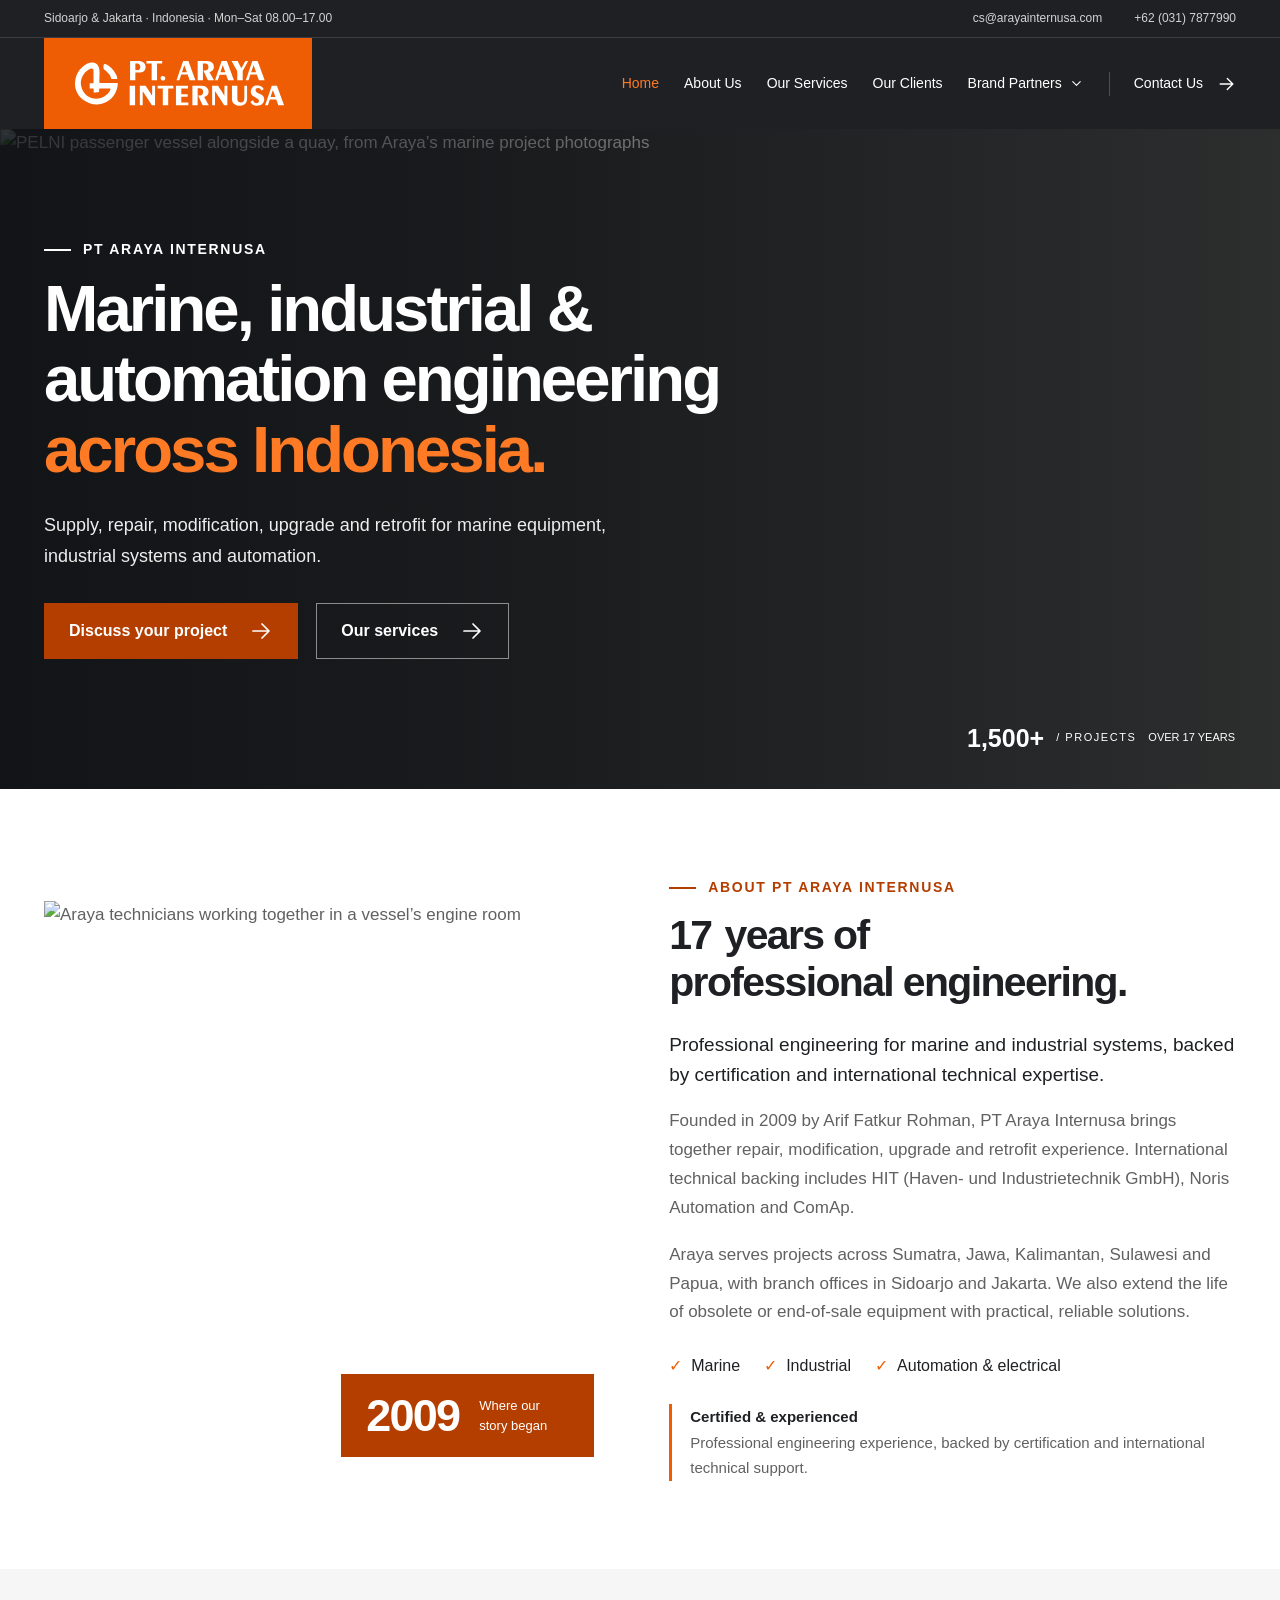
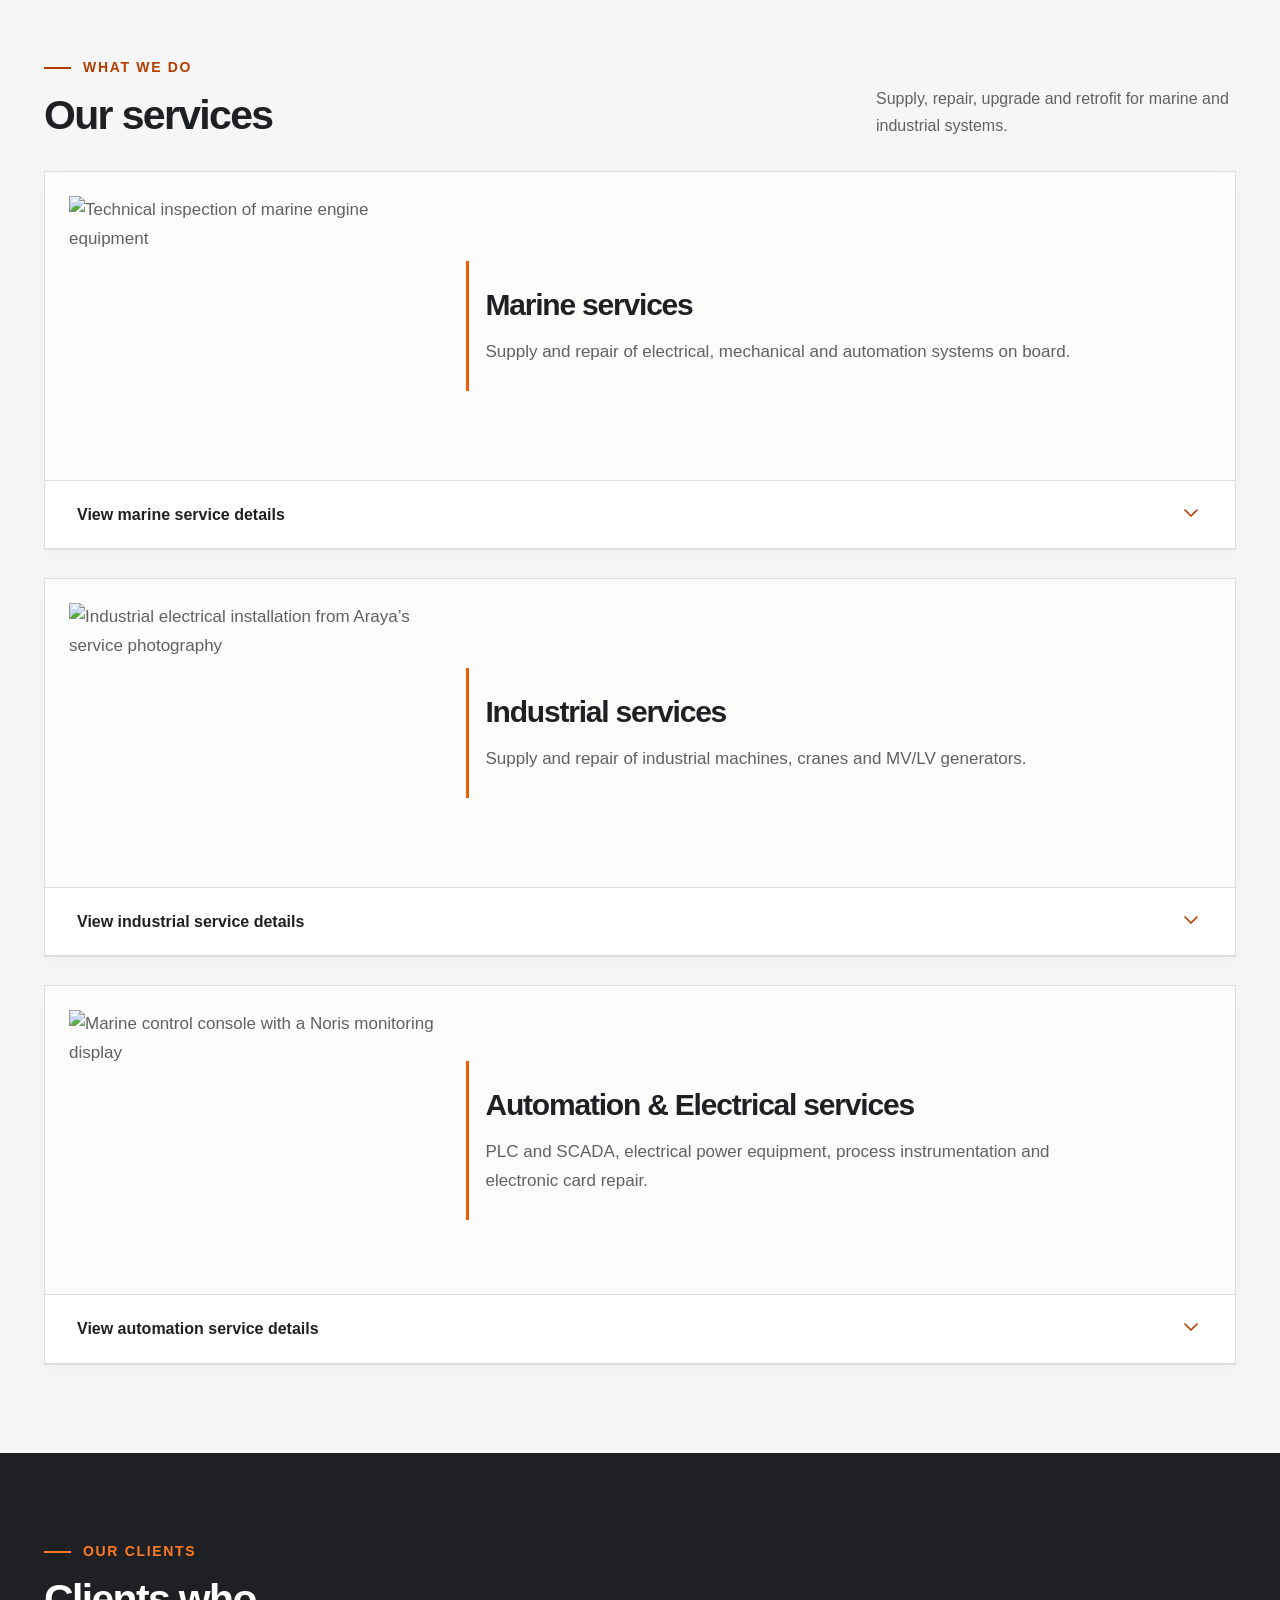
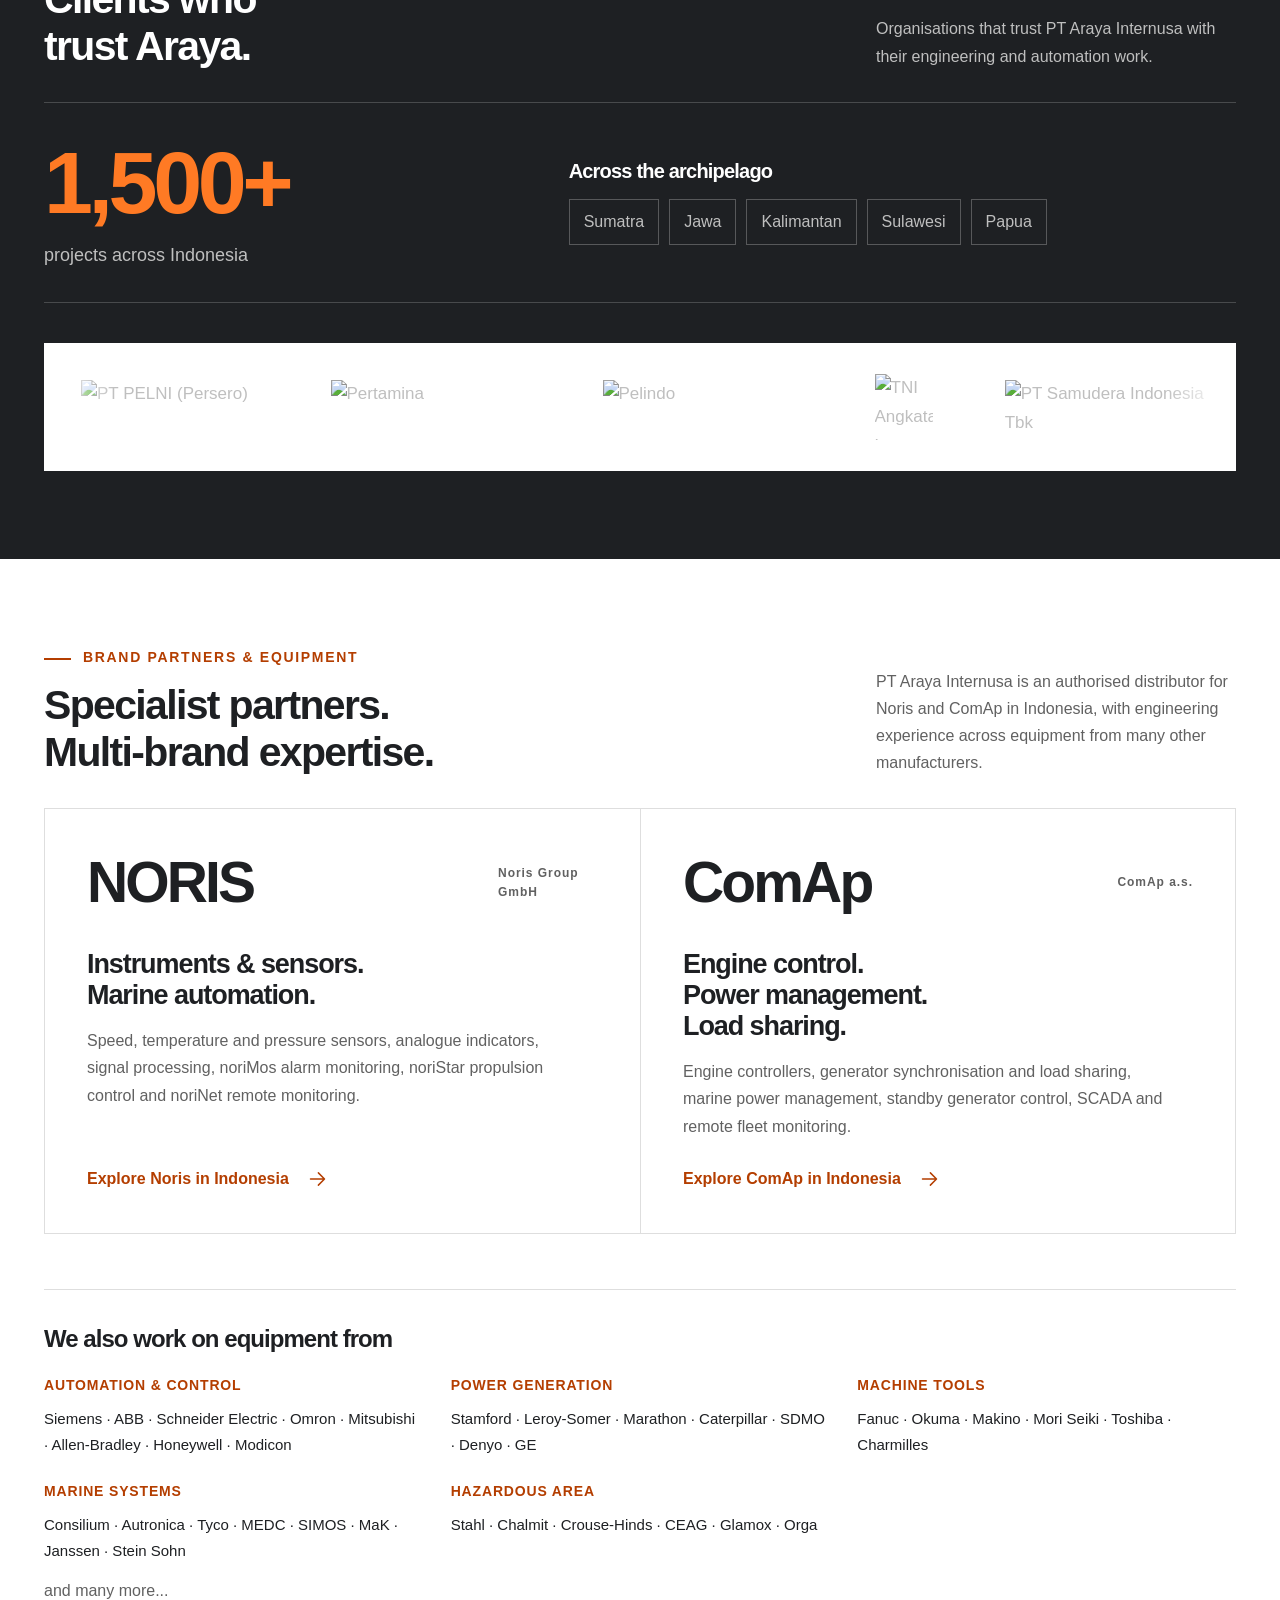
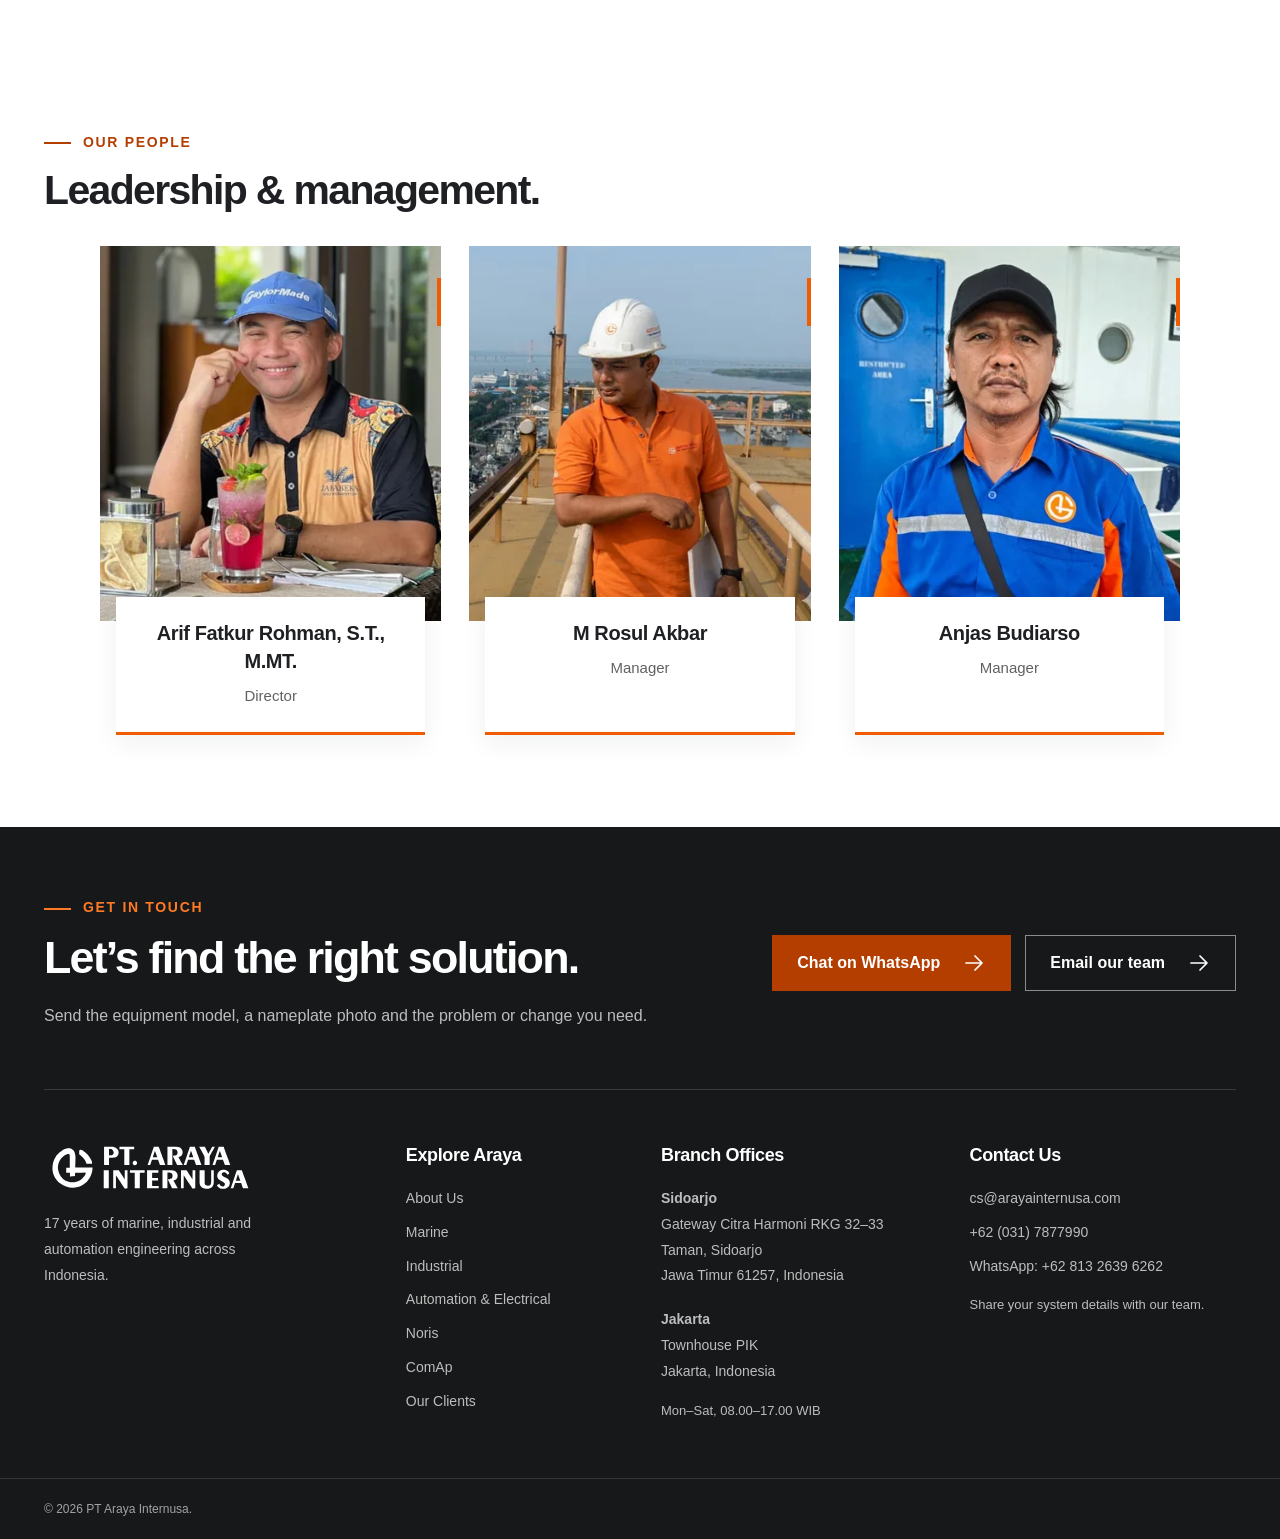
==== public/index.html @ 7fed5f51 "Improve authorised distributor positioning and service SEO" ====
<!doctype html>
<html lang="en">
<head>
  <meta charset="utf-8"><meta name="viewport" content="width=device-width, initial-scale=1">
  <script>document.documentElement.classList.add('js')</script>
  <title>Marine &amp; Industrial Automation Indonesia | Araya Internusa</title>
  <meta name="description" content="Marine and industrial engineering in Indonesia: ship systems, engine control, generators and PLC/SCADA. Authorised Noris and ComAp distributor.">
  <meta name="robots" content="noindex, nofollow">
  <meta name="theme-color" content="#1e2023">
  <link rel="canonical" href="https://hakiimm8.github.io/arayaweb/">
  <meta property="og:site_name" content="PT Araya Internusa">
  <meta property="og:title" content="Marine &amp; Industrial Automation Indonesia | Araya Internusa">
  <meta property="og:description" content="Marine and industrial engineering in Indonesia: ship systems, engine control, generators and PLC/SCADA. Authorised Noris and ComAp distributor.">
  <meta property="og:type" content="website"><meta property="og:url" content="https://hakiimm8.github.io/arayaweb/">
  <meta property="og:image" content="https://hakiimm8.github.io/arayaweb/assets/images/og-araya.jpg"><meta property="og:image:width" content="1200"><meta property="og:image:height" content="630">
  <meta name="twitter:card" content="summary_large_image">
  <link rel="icon" type="image/png" sizes="64x64" href="./assets/images/favicon.png?v=1040a6f9ba">
  <link rel="icon" type="image/svg+xml" sizes="any" href="./assets/images/araya-icon.svg?v=b778df4fcd">
  <link rel="preload" href="./assets/fonts/space-grotesk.woff2" as="font" type="font/woff2" crossorigin>
  <link rel="preload" as="image" href="./assets/images/ship-1400.webp" imagesrcset="./assets/images/ship-800.webp 800w, ./assets/images/ship-1400.webp 1400w" imagesizes="100vw" fetchpriority="high">
  <link rel="stylesheet" href="./assets/site.css?v=0329c03532">
  <script src="./assets/company-date.js?v=125678347e" defer></script>
  <script src="./assets/site.js?v=9bcf9e2e0d" defer></script>
  <script type="application/ld+json">{"@context": "https://schema.org", "@graph": [{"@type": "ProfessionalService", "@id": "https://hakiimm8.github.io/arayaweb/#organization", "name": "PT Araya Internusa", "alternateName": "Araya Internusa", "url": "https://arayainternusa.co.id/araya/", "logo": "https://hakiimm8.github.io/arayaweb/assets/images/araya-icon.svg", "image": "https://hakiimm8.github.io/arayaweb/assets/images/og-araya.jpg", "description": "Marine, industrial and automation engineering company serving Indonesia: supply, repair, modification, upgrade and retrofit.", "email": "cs@arayainternusa.com", "telephone": "+62-31-7877990", "foundingDate": "2009", "founder": {"@type": "Person", "name": "Arif Fatkur Rohman"}, "address": {"@type": "PostalAddress", "streetAddress": "Gateway Citra Harmoni RKG 32–33", "addressLocality": "Taman, Sidoarjo", "addressRegion": "Jawa Timur", "postalCode": "61257", "addressCountry": "ID"}, "location": [{"@type": "Place", "name": "Sidoarjo branch office", "address": {"@type": "PostalAddress", "streetAddress": "Gateway Citra Harmoni RKG 32–33", "addressLocality": "Taman, Sidoarjo", "addressRegion": "Jawa Timur", "postalCode": "61257", "addressCountry": "ID"}}, {"@type": "Place", "name": "Jakarta branch office — Townhouse PIK", "address": {"@type": "PostalAddress", "streetAddress": "Townhouse PIK", "addressLocality": "Jakarta", "addressCountry": "ID"}}], "openingHoursSpecification": {"@type": "OpeningHoursSpecification", "dayOfWeek": ["Monday", "Tuesday", "Wednesday", "Thursday", "Friday", "Saturday"], "opens": "08:00", "closes": "17:00"}, "areaServed": {"@type": "Country", "name": "Indonesia"}, "knowsAbout": ["Marine automation", "Alarm monitoring systems", "Ship electrical systems", "Engine overhaul and control", "Generator synchronisation and load sharing", "Water-level and cargo monitoring", "PLC and SCADA", "Industrial machinery repair", "Crane repair", "Hazardous-area electrical equipment", "Noris", "ComAp"]}, {"@type": "WebSite", "@id": "https://hakiimm8.github.io/arayaweb/#website", "name": "PT Araya Internusa", "url": "https://hakiimm8.github.io/arayaweb/", "publisher": {"@id": "https://hakiimm8.github.io/arayaweb/#organization"}}, {"@type": "Service", "name": "Marine engineering services", "serviceType": "Marine", "url": "https://hakiimm8.github.io/arayaweb/#marine-services", "provider": {"@id": "https://hakiimm8.github.io/arayaweb/#organization"}, "areaServed": {"@type": "Country", "name": "Indonesia"}, "description": "Marine engineering in Indonesia: fire alarm and AMS, engine overhaul and control, generator synchronisation, steering, cargo monitoring and system retrofit."}, {"@type": "Service", "name": "Industrial engineering services", "serviceType": "Industrial", "url": "https://hakiimm8.github.io/arayaweb/#industrial-services", "provider": {"@id": "https://hakiimm8.github.io/arayaweb/#organization"}, "areaServed": {"@type": "Country", "name": "Indonesia"}, "description": "Supply and repair of CNC, wire-cut and EDM machines, overhead and portal cranes, MV/LV generators and production machinery across Indonesia."}, {"@type": "Service", "name": "Automation & Electrical engineering services", "serviceType": "Automation & Electrical", "url": "https://hakiimm8.github.io/arayaweb/#automation-services", "provider": {"@id": "https://hakiimm8.github.io/arayaweb/#organization"}, "areaServed": {"@type": "Country", "name": "Indonesia"}, "description": "PLC and SCADA software, switchboards and MCC, VFDs, hazardous-area equipment, protection relays and electronic card repair across Indonesia."}]}</script>
</head>
<body>
<a class="skip-link" href="#main">Skip to content</a>
<header class="site-header">
  <div class="utility"><div class="container utility-inner"><span>Sidoarjo &amp; Jakarta · Indonesia · Mon–Sat 08.00–17.00</span><a href="mailto:cs@arayainternusa.com">cs@arayainternusa.com</a><a href="tel:+62317877990">+62 (031) 7877990</a></div></div>
  <div class="container navigation">
    <a class="brand" href="./index.html" aria-label="PT Araya Internusa home"><img src="./assets/images/araya-logo.svg" alt="PT Araya Internusa" width="4165" height="961"></a>
    <button class="menu-toggle" type="button" aria-expanded="false" aria-controls="main-navigation"><span>Menu</span><svg viewBox="0 0 24 24" aria-hidden="true"><path d="M3 6h18M3 12h18M3 18h18"/></svg></button>
    <nav class="main-nav" id="main-navigation" aria-label="Main navigation">
      <a href="./index.html">Home</a><a href="./index.html#about">About Us</a><a href="./index.html#services">Our Services</a><a href="./index.html#clients">Our Clients</a><details class="brand-menu"><summary>Brand Partners<svg viewBox="0 0 24 24" aria-hidden="true"><path d="m6 9 6 6 6-6"/></svg></summary><ul class="brand-dropdown"><li><a href="./noris/">Noris</a></li><li><a href="./comap/">ComAp</a></li></ul></details>
      <a class="nav-contact" href="#contact">Contact Us <svg viewBox="0 0 24 24" aria-hidden="true"><path d="M4 12h15M13 5l7 7-7 7"/></svg></a>
    </nav>
  </div>
</header>
<main id="main">
<section class="hero" aria-labelledby="hero-heading">
  <img class="hero-photo" src="./assets/images/ship-1400.webp" srcset="./assets/images/ship-800.webp 800w, ./assets/images/ship-1400.webp 1400w" sizes="100vw" alt="PELNI passenger vessel alongside a quay, from Araya’s marine project photographs" width="1400" height="784" fetchpriority="high">
  <div class="hero-shade"></div>
  <div class="container hero-content"><p class="eyebrow">PT ARAYA INTERNUSA</p><h1 id="hero-heading">Marine, industrial &amp;<br>automation engineering<br><span>across Indonesia.</span></h1><p class="hero-description">Supply, repair, modification, upgrade and retrofit for marine equipment, industrial systems and automation.</p><div class="hero-actions"><a class="button" href="https://wa.me/6281326396262?text=Hello%20Araya%2C%20I%20would%20like%20to%20discuss%20a%20project.">Discuss your project <svg viewBox="0 0 24 24" aria-hidden="true"><path d="M4 12h15M13 5l7 7-7 7"/></svg></a><a class="button button-outline" href="#services">Our services <svg viewBox="0 0 24 24" aria-hidden="true"><path d="M4 12h15M13 5l7 7-7 7"/></svg></a></div></div>
  <div class="hero-index" aria-hidden="true"><span data-count="1500" data-count-suffix="+">1,500+</span> / PROJECTS <span class="company-age-copy">OVER <span class="company-age" data-count data-company-age>17</span> YEARS</span></div>
</section>
<section class="section about" id="about"><div class="container about-grid">
  <div class="about-heading"><p class="eyebrow">ABOUT PT ARAYA INTERNUSA</p><h2><span class="company-age-copy"><span data-count data-company-age>17</span> years of<br></span>professional engineering.</h2></div>
  <div class="about-media"><img src="./assets/images/team.webp" alt="Araya technicians working together in a vessel’s engine room" width="600" height="600" loading="eager" fetchpriority="low" decoding="async"><div class="since"><strong>2009</strong><span>Where our story began</span></div></div>
  <div class="about-copy"><p class="lead">Professional engineering for marine and industrial systems, backed by certification and international technical expertise.</p><p>Founded in 2009 by Arif Fatkur Rohman, PT Araya Internusa brings together repair, modification, upgrade and retrofit experience. International technical backing includes HIT (Haven- und Industrietechnik GmbH), Noris Automation and ComAp.</p><p>Araya serves projects across Sumatra, Jawa, Kalimantan, Sulawesi and Papua, with branch offices in Sidoarjo and Jakarta. We also extend the life of obsolete or end-of-sale equipment with practical, reliable solutions.</p><div class="scope-list"><span>Marine</span><span>Industrial</span><span>Automation &amp; electrical</span></div><p class="working-practice"><strong>Certified &amp; experienced</strong><br>Professional engineering experience, backed by certification and international technical support.</p></div>
</div></section>
<section class="section section-muted" id="services"><div class="container">
  <div class="section-heading"><div><p class="eyebrow">WHAT WE DO</p><h2>Our services</h2></div><p>Supply, repair, upgrade and retrofit for marine and industrial systems.</p></div>
  <div class="landing-services"><article class="service-feature" id="marine-services" aria-labelledby="marine-heading">
    <div class="service-feature-intro"><figure class="service-photo"><img src="./assets/images/marine.webp" alt="Technical inspection of marine engine equipment" width="767" height="883" loading="eager" fetchpriority="low" decoding="async"></figure>
    <div class="service-feature-copy"><h3 id="marine-heading">Marine services</h3><p>Supply and repair of electrical, mechanical and automation systems on board.</p></div></div>
    <details class="service-detail" id="marine-details"><summary><span>View marine service details</span><svg class="disclosure-chevron" viewBox="0 0 24 24" aria-hidden="true"><path d="m6 9 6 6 6-6"/></svg></summary>
    <div class="service-detail-body" id="marine-equipment"><div class="scope-details"><article class="scope-detail" id="marine-alarms"><h4>Fire alarm, general alarm &amp; AMS</h4><p>Supply, repair and retrofit of ship fire-alarm, general-alarm and alarm monitoring systems (AMS), including associated fire-door equipment. Work covers monitoring signals, alarm indication and interfaces between onboard systems, according to the vessel’s existing installation.</p></article><article class="scope-detail" id="marine-safety"><h4>Engine safety devices</h4><p>Engine safety devices and alarms for main and auxiliary engines, including Sinpol-D systems. We assess the existing sensors, alarm signals and shutdown interfaces when repairing or replacing equipment, so the work is defined around the engine’s protection requirements.</p></article><article class="scope-detail" id="marine-engines"><h4>Engine overhaul, control &amp; monitoring</h4><p>Overhaul and repair of auxiliary and emergency diesel engines, together with propulsion-engine control, throttle and monitoring work. Mechanical and control requirements are assessed together so replacements, repairs or modifications fit the existing engine installation.</p></article><article class="scope-detail" id="marine-generators"><h4>Generator control &amp; synchronisation</h4><p>Ship generator and emergency-generator supply and repair, including automatic start/stop, generator synchronisation and load sharing. Single-generator and parallel-generator systems have different control requirements; the scope considers the existing engine, governor, AVR, breakers and power-management arrangement.</p></article><article class="scope-detail" id="marine-propulsion"><h4>Steering, manoeuvring, CPP &amp; bow thrusters</h4><p>Repair and retrofit of steering and manoeuvring controls, controllable-pitch propeller (CPP) systems and bow-thruster controls. We review command, feedback and control interfaces across the existing installation to define replacement or modification work.</p></article><article class="scope-detail" id="marine-navigation"><h4>Navigation &amp; public address</h4><p>Service and repair of navigation equipment, including autopilot and gyro-compass systems, together with onboard public-address systems. The work considers the equipment model, existing connections and interfaces with other bridge systems when planning repair or replacement.</p></article><article class="scope-detail" id="marine-automation"><h4>Electrical panels, PLC &amp; SCADA</h4><p>Repair and retrofit of onboard electrical installations, control panels, PLC, HMI and SCADA systems. We review the existing control functions, field signals and operator displays when defining software changes, panel modifications or replacement of obsolete equipment.</p></article><article class="scope-detail" id="marine-water-level"><h4>Water-level monitoring</h4><p>Water-level monitoring for tanks, bilges and other onboard measurement points. Work includes sensor replacement and integration with alarms or operator displays, selected around the measured liquid, mounting arrangement and existing signal interfaces.</p></article><article class="scope-detail" id="marine-cargo-monitoring"><h4>Cargo monitoring systems</h4><p>Cargo-monitoring systems, sensor signals and operator displays for vessel operations. We review the existing installation and its measurement points to define monitoring, equipment replacement or retrofit work suited to the cargo system and its operating requirements.</p></article><article class="scope-detail" id="marine-cranes"><h4>Deck cranes &amp; deck machinery</h4><p>Supply and repair of deck cranes and deck machinery, including their electrical and control equipment. Fault assessment considers the machinery, operating controls and existing interlocks, with repair or modification scope defined around the installed system.</p></article><article class="scope-detail" id="marine-hvac"><h4>AC &amp; refrigeration systems</h4><p>Supply and repair of onboard air-conditioning and refrigeration systems. We assess the installed equipment, electrical controls and reported operating problems to define the work, including replacement of suitable components or repair of the existing installation.</p></article><article class="scope-detail" id="marine-retrofit"><h4>Retrofit of obsolete systems</h4><p>Modification, upgrade and retrofit of obsolete or end-of-sale marine equipment. We review the functions that need to remain, existing signals and interfaces, and suitable replacements so the project can extend the useful life of the installed system.</p></article></div></div></details></article><article class="service-feature" id="industrial-services" aria-labelledby="industrial-heading">
    <div class="service-feature-intro"><figure class="service-photo"><img src="./assets/images/industrial.webp" alt="Industrial electrical installation from Araya’s service photography" width="767" height="883" loading="eager" fetchpriority="low" decoding="async"></figure>
    <div class="service-feature-copy"><h3 id="industrial-heading">Industrial services</h3><p>Supply and repair of industrial machines, cranes and MV/LV generators.</p></div></div>
    <details class="service-detail" id="industrial-details"><summary><span>View industrial service details</span><svg class="disclosure-chevron" viewBox="0 0 24 24" aria-hidden="true"><path d="m6 9 6 6 6-6"/></svg></summary>
    <div class="service-detail-body" id="industrial-equipment"><div class="scope-details"><article class="scope-detail" id="industrial-machinery"><h4>CNC lathes &amp; milling machines</h4><p>Supply and repair of CNC lathes and CNC milling machines used in industrial production. We assess machine faults together with the existing electrical and control systems to define repairs, component replacement or modifications appropriate to the installed machine.</p></article><article class="scope-detail" id="industrial-wirecut"><h4>Wire-cut &amp; EDM machines</h4><p>Supply and repair of wire-cut and electrical discharge machining (EDM) equipment. Work is defined around the machine model, reported faults and existing controls, with attention to the electrical equipment and interfaces involved in the machining process.</p></article><article class="scope-detail" id="industrial-cutting"><h4>NC gas &amp; plasma cutting</h4><p>Service and repair of NC gas-cutting and plasma-cutting machines, including PAC 500/600 equipment. We review the machine controls, electrical installation and fault symptoms to establish repair or replacement requirements for the existing cutting system.</p></article><article class="scope-detail" id="industrial-production"><h4>Hobbing, casting &amp; moulding</h4><p>Supply and repair of hobbing machines, continuous-casting equipment and moulding machines. Mechanical, electrical and automation requirements are considered in the context of the production equipment, with the scope based on its operating functions and existing controls.</p></article><article class="scope-detail" id="industrial-cranes"><h4>Crane supply &amp; repair</h4><p>Supply and repair of level-luffing, slewing, overhead, portal and port cranes, including P&amp;H equipment. We review the installed machinery, electrical equipment and control functions when defining fault repair, replacement or a system upgrade.</p></article><article class="scope-detail" id="industrial-generators"><h4>MV/LV generators</h4><p>Supply and repair of medium- and low-voltage industrial generators. The scope considers the generator rating, electrical connections, controls and operating arrangement, including the interfaces with the site’s existing power-distribution and generation systems.</p></article><article class="scope-detail" id="industrial-electrical"><h4>Panels &amp; motor controls</h4><p>Repair and modification of industrial electrical panels, MV/LV switchboards and motor-control centres. Work can include soft starters and variable-frequency drives, with selection and interfaces assessed around the connected motors, loads and existing control arrangement.</p></article><article class="scope-detail" id="industrial-automation"><h4>PLC, HMI &amp; instrumentation</h4><p>PLC, SCADA and HMI software work for industrial machines and process equipment, together with process instrumentation. We review operating sequences, field signals and operator displays when defining control changes or replacement of existing automation equipment.</p></article></div></div></details></article><article class="service-feature" id="automation-services" aria-labelledby="automation-heading">
    <div class="service-feature-intro"><figure class="service-photo"><img src="./assets/images/control-room-1400.webp" srcset="./assets/images/control-room-800.webp 800w, ./assets/images/control-room-1400.webp 1400w" sizes="(max-width: 680px) calc(100vw - 40px), (max-width: 1200px) calc(32vw - 35px), 360px" alt="Marine control console with a Noris monitoring display" width="1400" height="784" loading="eager" fetchpriority="low" decoding="async"></figure>
    <div class="service-feature-copy"><h3 id="automation-heading">Automation &amp; Electrical services</h3><p>PLC and SCADA, electrical power equipment, process instrumentation and electronic card repair.</p></div></div>
    <details class="service-detail" id="automation-details"><summary><span>View automation service details</span><svg class="disclosure-chevron" viewBox="0 0 24 24" aria-hidden="true"><path d="m6 9 6 6 6-6"/></svg></summary>
    <div class="service-detail-body" id="automation-equipment"><div class="scope-details"><article class="scope-detail" id="automation-plc"><h4>PLC programming &amp; retrofit</h4><p>PLC hardware, programming and software modification for marine and industrial automation. Work includes replacement of obsolete or end-of-sale controllers, with existing sequences, input/output signals and connected equipment reviewed before defining the replacement and integration scope.</p></article><article class="scope-detail" id="automation-scada"><h4>SCADA &amp; HMI software</h4><p>SCADA and HMI software for plant and onboard monitoring, alarms and operator control. We review the required displays, equipment signals and communication interfaces to define software changes or integration with the existing automation system.</p></article><article class="scope-detail" id="automation-instrumentation"><h4>Process control &amp; instrumentation</h4><p>Automation and instrumentation for measuring and controlling process conditions. The work considers the sensors, signal interfaces and control functions already installed, together with the measurement and monitoring requirements of the plant or vessel.</p></article><article class="scope-detail" id="automation-panels"><h4>Panels, switchboards &amp; MCC</h4><p>Supply, repair and modification of electrical panels, MV/LV switchboards and motor-control centres, with power and instrument cable supply. The scope considers connected equipment, control interfaces and the existing distribution arrangement for marine or industrial use.</p></article><article class="scope-detail" id="automation-drives"><h4>Soft starters &amp; VFDs</h4><p>Supply and service of soft starters and variable-frequency drives (VFDs) for motor-control applications. Replacement and integration depend on the motor rating, load, required operating sequence and interfaces with existing panels or automation systems.</p></article><article class="scope-detail" id="automation-motors"><h4>Electric motors</h4><p>Supply and service of industrial and hazardous-area electric motors. Equipment selection and repair scope are based on the installed motor, electrical ratings, driven machinery and the site’s operating and installation requirements.</p></article><article class="scope-detail" id="automation-hazardous"><h4>Hazardous-area apparatus</h4><p>Supply and repair of electrical apparatus used in hazardous areas. Equipment selection and replacement must account for the site’s specified area classification, equipment certification, electrical ratings and installation requirements.</p></article><article class="scope-detail" id="automation-protection"><h4>Electrical protection</h4><p>Electrical protection equipment including circuit breakers, fuses, thermal-overload and earth-leakage relays, and Sepam or MiCOM protection relays. Repair and replacement requirements are assessed against the existing equipment, circuit arrangement and protection interfaces.</p></article><article class="scope-detail" id="automation-power"><h4>Transformers, UPS &amp; chargers</h4><p>Supply and service of transformers, uninterruptible power supplies (UPS) and battery chargers for industrial and marine systems. The scope considers electrical ratings, connected loads and the existing power or battery arrangement when defining replacement or repair work.</p></article><article class="scope-detail" id="automation-earthing"><h4>Surge protection, earthing &amp; PFC</h4><p>Lightning and surge protection, earthing equipment and reactive-power compensation, including power-factor correction (PFC). Work is defined around the installation’s existing equipment and electrical arrangement, including grounding or retractable grounding assemblies where applicable.</p></article><article class="scope-detail" id="automation-gensets"><h4>Generators &amp; generating sets</h4><p>MV/LV generators and generating sets for marine and industrial installations. We review the engine, generator controls and electrical interfaces together when defining repair, automatic start/stop, synchronisation or power-management requirements for the system.</p></article><article class="scope-detail" id="automation-electronics"><h4>Electronic card repair</h4><p>Repair of electronic control boards used in automation and machinery systems. Assessment starts with the board’s function, equipment model and reported fault, including its power supply and connected signals, to establish the scope of repair.</p></article></div></div></details></article></div>

</div></section>
<section class="section projects" id="clients"><div class="container">
  <div class="section-heading"><div><p class="eyebrow">OUR CLIENTS</p><h2>Clients who<br>trust Araya.</h2></div><p>Organisations that trust PT Araya Internusa with their engineering and automation work.</p></div>
  <div class="project-reach"><div class="project-total"><strong data-count="1500" data-count-suffix="+">1,500+</strong><span>projects across Indonesia</span></div><div class="project-coverage"><h3>Across the archipelago</h3><ul><li>Sumatra</li><li>Jawa</li><li>Kalimantan</li><li>Sulawesi</li><li>Papua</li></ul></div></div>
  <div class="client-marquee"><ul class="client-track" aria-label="Selected clients"><li><img src="./assets/images/client-pelni.webp" alt="PT PELNI (Persero)" width="526" height="160" fetchpriority="low" decoding="async"></li><li><img src="./assets/images/client-pertamina.svg" alt="Pertamina" width="1097" height="255" fetchpriority="low" decoding="async"></li><li><img src="./assets/images/client-pelindo.webp" alt="Pelindo" width="774" height="160" fetchpriority="low" decoding="async"></li><li><img class="is-emblem" src="./assets/images/client-tni-al.webp" alt="TNI Angkatan Laut (Indonesian Navy)" width="141" height="160" fetchpriority="low" decoding="async"></li><li><img src="./assets/images/client-samudera-indonesia.webp" alt="PT Samudera Indonesia Tbk" width="1040" height="160" fetchpriority="low" decoding="async"></li><li><img src="./assets/images/client-usda-seroja-jaya.webp" alt="PT USDA Seroja Jaya shipyard" width="588" height="144" fetchpriority="low" decoding="async"></li><li><img src="./assets/images/client-armada-cakrawala-esa.webp" alt="PT Armada Cakrawala Esa" width="179" height="53" fetchpriority="low" decoding="async"></li></ul><ul class="client-track" aria-hidden="true"><li><img src="./assets/images/client-pelni.webp" alt="PT PELNI (Persero)" width="526" height="160" fetchpriority="low" decoding="async"></li><li><img src="./assets/images/client-pertamina.svg" alt="Pertamina" width="1097" height="255" fetchpriority="low" decoding="async"></li><li><img src="./assets/images/client-pelindo.webp" alt="Pelindo" width="774" height="160" fetchpriority="low" decoding="async"></li><li><img class="is-emblem" src="./assets/images/client-tni-al.webp" alt="TNI Angkatan Laut (Indonesian Navy)" width="141" height="160" fetchpriority="low" decoding="async"></li><li><img src="./assets/images/client-samudera-indonesia.webp" alt="PT Samudera Indonesia Tbk" width="1040" height="160" fetchpriority="low" decoding="async"></li><li><img src="./assets/images/client-usda-seroja-jaya.webp" alt="PT USDA Seroja Jaya shipyard" width="588" height="144" fetchpriority="low" decoding="async"></li><li><img src="./assets/images/client-armada-cakrawala-esa.webp" alt="PT Armada Cakrawala Esa" width="179" height="53" fetchpriority="low" decoding="async"></li></ul></div>
</div></section>
<section class="section" id="brands"><div class="container">
  <div class="section-heading"><div><p class="eyebrow">BRAND PARTNERS &amp; EQUIPMENT</p><h2>Specialist partners.<br>Multi-brand expertise.</h2></div><p>PT Araya Internusa is an authorised distributor for Noris and ComAp in Indonesia, with engineering experience across equipment from many other manufacturers.</p></div>
  <div class="brand-grid">
    <article class="brand-panel"><div class="brand-name">NORIS<span>Noris Group GmbH</span></div><h3>Instruments &amp; sensors.<br>Marine automation.</h3><p>Speed, temperature and pressure sensors, analogue indicators, signal processing, noriMos alarm monitoring, noriStar propulsion control and noriNet remote monitoring.</p><a class="text-link" href="./noris/">Explore Noris in Indonesia <svg viewBox="0 0 24 24" aria-hidden="true"><path d="M4 12h15M13 5l7 7-7 7"/></svg></a></article>
    <article class="brand-panel"><div class="brand-name">ComAp<span>ComAp a.s.</span></div><h3>Engine control.<br>Power management.<br>Load sharing.</h3><p>Engine controllers, generator synchronisation and load sharing, marine power management, standby generator control, SCADA and remote fleet monitoring.</p><a class="text-link" href="./comap/">Explore ComAp in Indonesia <svg viewBox="0 0 24 24" aria-hidden="true"><path d="M4 12h15M13 5l7 7-7 7"/></svg></a></article>
  </div>
  <div class="equipment-brands"><h3>We also work on equipment from</h3><div class="equipment-brand-grid"><div><h4>Automation &amp; control</h4><p>Siemens · ABB · Schneider Electric · Omron · Mitsubishi · Allen-Bradley · Honeywell · Modicon</p></div><div><h4>Marine systems</h4><p>Consilium · Autronica · Tyco · MEDC · SIMOS · MaK · Janssen · Stein Sohn</p></div><div><h4>Power generation</h4><p>Stamford · Leroy-Somer · Marathon · Caterpillar · SDMO · Denyo · GE</p></div><div><h4>Hazardous area</h4><p>Stahl · Chalmit · Crouse-Hinds · CEAG · Glamox · Orga</p></div><div><h4>Machine tools</h4><p>Fanuc · Okuma · Makino · Mori Seiki · Toshiba · Charmilles</p></div></div><p class="equipment-more">and many more...</p></div>
</div></section>
<section class="section leadership" id="leadership" aria-labelledby="leadership-heading"><div class="container"><div class="section-heading"><div><p class="eyebrow">OUR PEOPLE</p><h2 id="leadership-heading">Leadership &amp; management.</h2></div></div><div class="leadership-grid"><figure class="leadership-card"><img src="./assets/images/leadership-arif-720.webp" srcset="./assets/images/leadership-arif-400.webp 400w, ./assets/images/leadership-arif-720.webp 720w" sizes="(max-width: 680px) calc(100vw - 40px), (max-width: 1200px) calc((100vw - 116px) / 3), 341px" alt="Arif Fatkur Rohman, S.T., M.MT." width="720" height="870" loading="lazy" fetchpriority="low" decoding="async"><figcaption><h3>Arif Fatkur Rohman, S.T., M.MT.</h3><p>Director</p></figcaption></figure><figure class="leadership-card"><img src="./assets/images/leadership-rosul-720.webp" srcset="./assets/images/leadership-rosul-400.webp 400w, ./assets/images/leadership-rosul-720.webp 720w" sizes="(max-width: 680px) calc(100vw - 40px), (max-width: 1200px) calc((100vw - 116px) / 3), 341px" alt="M Rosul Akbar" width="720" height="708" loading="lazy" fetchpriority="low" decoding="async"><figcaption><h3>M Rosul Akbar</h3><p>Manager</p></figcaption></figure><figure class="leadership-card"><img src="./assets/images/leadership-anjas-720.webp" srcset="./assets/images/leadership-anjas-400.webp 400w, ./assets/images/leadership-anjas-720.webp 720w" sizes="(max-width: 680px) calc(100vw - 40px), (max-width: 1200px) calc((100vw - 116px) / 3), 341px" alt="Anjas Budiarso" width="720" height="960" loading="lazy" fetchpriority="low" decoding="async"><figcaption><h3>Anjas Budiarso</h3><p>Manager</p></figcaption></figure></div></div></section></main>
<section class="contact" id="contact" aria-labelledby="contact-heading">
  <div class="container contact-intro"><div><p class="eyebrow">GET IN TOUCH</p><h2 id="contact-heading">Let’s find the right solution.</h2><p>Send the equipment model, a nameplate photo and the problem or change you need.</p></div><div class="contact-actions"><a class="button" href="https://wa.me/6281326396262?text=Hello%20Araya%2C%20I%20would%20like%20to%20discuss%20a%20project.">Chat on WhatsApp <svg viewBox="0 0 24 24" aria-hidden="true"><path d="M4 12h15M13 5l7 7-7 7"/></svg></a><a class="button button-outline" href="mailto:cs@arayainternusa.com">Email our team <svg viewBox="0 0 24 24" aria-hidden="true"><path d="M4 12h15M13 5l7 7-7 7"/></svg></a></div></div>
  <div class="container footer-grid">
    <div class="footer-company"><img src="./assets/images/araya-logo.svg" alt="PT Araya Internusa" width="4165" height="961" loading="lazy"><p><span class="company-age-copy"><span data-company-age>17</span> years of </span>marine, industrial and automation engineering across Indonesia.</p></div>
    <div><h3>Explore Araya</h3><a href="./index.html#about">About Us</a><a href="./index.html#marine-services">Marine</a><a href="./index.html#industrial-services">Industrial</a><a href="./index.html#automation-services">Automation &amp; Electrical</a><a href="./noris/">Noris</a><a href="./comap/">ComAp</a><a href="./index.html#clients">Our Clients</a></div>
    <div><h3>Branch Offices</h3><p><strong>Sidoarjo</strong><a href="https://www.google.com/maps/search/?api=1&query=Gateway%20Citra%20Harmoni%20RKG%2032-33%2C%20Taman%2C%20Sidoarjo">Gateway Citra Harmoni RKG 32–33<br>Taman, Sidoarjo<br>Jawa Timur 61257, Indonesia</a></p><p><strong>Jakarta</strong><a href="https://www.google.com/maps/search/?api=1&query=Townhouse%20PIK%2C%20Jakarta">Townhouse PIK<br>Jakarta, Indonesia</a></p><p class="contact-note">Mon–Sat, 08.00–17.00 WIB</p></div>
    <div><h3>Contact Us</h3><a href="mailto:cs@arayainternusa.com">cs@arayainternusa.com</a><a href="tel:+62317877990">+62 (031) 7877990</a><a href="https://wa.me/6281326396262?text=Hello%20Araya%2C%20I%20would%20like%20to%20discuss%20a%20project.">WhatsApp: +62 813 2639 6262</a><p class="contact-note">Share your system details with our team.</p></div>
  </div>
</section>
<footer class="copyright"><div class="container"><span>© <span class="company-age-copy" data-current-year>2026</span> PT Araya Internusa.</span></div></footer>
</body></html>
---- public/assets/site.css ----
@font-face{font-family:"Space Grotesk";src:url("./fonts/space-grotesk.woff2") format("woff2");font-style:normal;font-weight:300 700;font-display:swap}
:root{--orange:#ee5c03;--orange-hover:#cb4800;--ink:#1e2023;--text:#616161;--muted:#f6f6f6;--line:#dedede;--white:#fff;--container:1240px;--space-section:105px;--space-component:30px;--type-caption:12px;--motion-fast:180ms;--motion-enter:450ms;--header-edge:91px;--index-height:0px}
*{box-sizing:border-box}html{scroll-behavior:smooth;scroll-padding-top:calc(var(--header-edge) + var(--index-height) + 20px)}body{margin:0;font-family:"Space Grotesk",Arial,sans-serif;font-size:17px;line-height:1.7;color:var(--text);background:#fff}h1,h2,h3,h4,p,figure{margin:0}h1,h2,h3,h4{color:var(--ink);font-weight:700;line-height:1.15;letter-spacing:-.04em}h2{font-size:clamp(32px,3.8vw,49px)}h3{font-size:25px}p+p{margin-top:18px}a{color:inherit;text-decoration:none}button{font:inherit}img{display:block;max-width:100%;height:auto}svg{width:24px;height:24px;fill:none;stroke:currentColor;stroke-width:1.7;stroke-linecap:round;stroke-linejoin:round;flex:none}.container{width:min(var(--container),calc(100% - 88px));margin-inline:auto}.section{padding:var(--space-section) 0}.section-muted{background:var(--muted)}.eyebrow{color:var(--orange);font-size:14px;letter-spacing:.12em;font-weight:700;line-height:1.5;margin-bottom:18px}.eyebrow:before{content:"";display:inline-block;vertical-align:middle;width:27px;height:2px;margin-right:12px;background:currentColor}.lead{font-size:20px;color:var(--ink);line-height:1.55;margin:24px 0 18px}.text-link{display:inline-flex;align-items:center;gap:18px;color:var(--orange);font-weight:600;font-size:16px;line-height:1.4}.text-link svg{width:21px}.text-link:hover{color:var(--orange-hover)}.button{display:inline-flex;align-items:center;justify-content:center;gap:22px;min-height:56px;padding:15px 24px;background:var(--orange);border:1px solid var(--orange);color:#fff;font-size:16px;font-weight:600;line-height:1.4;transition:background .2s}.button:hover{background:var(--orange-hover);border-color:var(--orange-hover)}.button-outline{background:transparent;border-color:#ffffff80}.button-outline:hover{background:#ffffff14;border-color:#fff}a:focus-visible,button:focus-visible{outline:3px solid var(--orange);outline-offset:5px}.button:focus-visible{outline-color:#fff;box-shadow:0 0 0 7px var(--orange)}.skip-link{position:fixed;top:-100px;left:16px;z-index:99;background:#fff;color:var(--ink);padding:12px}.skip-link:focus{top:12px}
.site-header{background:var(--ink);color:#fff;position:relative;z-index:20}.utility{border-bottom:1px solid #ffffff20}.utility-inner{display:flex;justify-content:flex-end;gap:32px;font-size:12px;min-height:37px;align-items:center;color:#d3d3d3}.utility-inner span{margin-right:auto}.utility a:hover{color:#fff}.navigation{display:flex;align-items:center;min-height:91px;gap:36px}.brand{background:var(--orange);align-self:stretch;display:flex;align-items:center;padding:18px 22px;flex:none}.brand img{width:224px;height:auto}.main-nav{display:flex;align-items:center;justify-content:flex-end;gap:25px;flex:1;font-size:14px;font-weight:500;line-height:1.35}.main-nav>a{white-space:nowrap}.main-nav>a:hover{color:var(--orange)}.main-nav .nav-contact{border-left:1px solid #ffffff35;padding-left:24px;display:inline-flex;align-items:center;gap:14px}.nav-contact svg{width:19px}.menu-toggle{display:none;background:none;color:#fff;border:1px solid #ffffff50;padding:10px 13px;align-items:center;gap:10px;font-size:15px}
.hero{position:relative;min-height:660px;display:flex;align-items:center;isolation:isolate;background:#343434;color:#fff}.hero-photo,.hero-shade{position:absolute;inset:0;width:100%;height:100%;z-index:-2;object-fit:cover}.hero-photo{object-position:58% 48%}.hero-shade{z-index:-1;background:linear-gradient(90deg,rgba(12,15,18,.85) 0%,rgba(12,15,18,.67) 40%,rgba(12,15,18,.18) 100%)}.hero-content{padding-block:68px 88px}.hero .eyebrow{color:#fff}.hero h1{color:#fff;font-size:clamp(42px,5.1vw,71px);line-height:1.08;letter-spacing:-.045em;max-width:840px}.hero h1 span{color:#ff7a24}.hero-description{font-size:18px;line-height:1.7;color:#eee;max-width:590px;margin-top:25px}.hero-actions{display:flex;flex-wrap:wrap;gap:18px;margin-top:32px}.hero-index{position:absolute;right:45px;bottom:30px;font-size:11px;letter-spacing:.14em;display:flex;align-items:center;gap:12px}.hero-index span{font-size:25px;font-weight:600;letter-spacing:0}.feature-strip{background:var(--ink);color:#bdbdbd}.feature-grid{display:grid;grid-template-columns:repeat(3,1fr);padding-block:35px}.feature-grid>div{display:flex;gap:18px;align-items:flex-start;padding:0 28px;border-right:1px solid #ffffff20}.feature-grid>div:first-child{padding-left:0}.feature-grid>div:last-child{border:0;padding-right:0}.feature-number{font-size:14px;color:var(--orange);font-weight:600;line-height:1.8}.feature-grid h2{color:#fff;font-size:21px;letter-spacing:-.03em;margin-bottom:7px}.feature-grid p{font-size:14px;line-height:1.6}
.about-grid{display:grid;grid-template-columns:1fr 1.03fr;gap:75px;align-items:center}.about-media{position:relative;padding-right:22px;padding-bottom:28px}.about-media>img{width:100%;aspect-ratio:1;object-fit:cover}.since{position:absolute;bottom:0;right:0;background:var(--orange-readable);color:#fff;display:flex;align-items:center;gap:20px;padding:19px 25px}.since strong{font-size:45px;line-height:1;letter-spacing:-.04em}.since span{font-size:13px;max-width:90px;line-height:1.5}.scope-list{display:flex;flex-wrap:wrap;gap:24px;margin:25px 0}.scope-list span{color:var(--ink);font-size:16px;font-weight:500}.scope-list span:before{content:"✓";color:var(--orange);margin-right:9px}.section-heading{display:flex;align-items:flex-end;justify-content:space-between;gap:65px;margin-bottom:42px}.section-heading>p{max-width:360px;line-height:1.7;font-size:16px}.service-grid{display:grid;grid-template-columns:repeat(3,1fr);gap:25px}.service-card{position:relative;min-height:450px;overflow:hidden;background:var(--ink);color:#ddd;display:flex;align-items:flex-end}.service-card>img{position:absolute;inset:0;width:100%;height:100%;object-fit:cover;transition:transform .5s}.service-card:after{content:"";position:absolute;inset:0;background:linear-gradient(180deg,#1e202308 15%,#1e2023dd 65%,#1e2023 100%)}.service-card:hover>img{transform:scale(1.04)}.service-body{position:relative;z-index:1;padding:32px;width:100%}.service-number{display:inline-block;font-size:16px;font-weight:600;color:#fff;opacity:.8;margin-bottom:40px}.service-body h3{color:#fff;font-size:30px;margin-bottom:14px}.service-body p{font-size:15px;line-height:1.65;min-height:50px}.card-link{display:flex;align-items:center;justify-content:space-between;gap:12px;margin-top:24px;padding-top:18px;border-top:1px solid #ffffff40;font-size:14px;color:#fff}.card-link svg{width:19px;color:#ff7a24}.brand-grid{display:grid;grid-template-columns:1fr 1fr;border:1px solid var(--line)}.brand-panel{padding:42px}.brand-panel+article{border-left:1px solid var(--line)}.brand-name{font-size:57px;color:var(--ink);font-weight:700;line-height:1.1;letter-spacing:-.05em;display:flex;align-items:center;justify-content:space-between;gap:18px;margin-bottom:35px}.brand-name span{font-size:12px;font-weight:600;letter-spacing:.08em;color:var(--text);max-width:100px;line-height:1.6}.brand-panel h3{font-size:27px;margin-bottom:16px}.brand-panel p{font-size:16px;max-width:480px;margin-bottom:27px}.projects{background:var(--ink);color:#bfbfbf}.projects h2{color:#fff}.project-grid{display:grid;grid-template-columns:1.35fr 1fr;gap:28px}.project-grid figure>img{width:100%;height:330px;object-fit:cover}.project-grid figcaption{padding-top:24px}.project-grid figcaption span{font-size:12px;letter-spacing:.08em;text-transform:uppercase;color:#ff7a24}.project-grid h3{font-size:28px;margin-top:9px;color:#fff}
.contact{background:#16181a;color:#bdbdbd;padding-top:70px;scroll-margin-top:0}.contact-intro{display:flex;justify-content:space-between;align-items:center;gap:40px;padding-bottom:60px;border-bottom:1px solid #ffffff25}.contact h2{color:#fff;font-size:clamp(30px,3.5vw,45px)}.contact-intro p:last-child{margin-top:18px;font-size:16px}.contact-intro>.button{flex-shrink:0}.footer-grid{display:grid;grid-template-columns:1.2fr .8fr 1fr 1fr;gap:42px;padding-block:55px}.footer-grid h3{font-size:18px;color:#fff;letter-spacing:-.02em;margin-bottom:20px}.footer-grid p,.footer-grid a{font-size:14px;line-height:1.85}.footer-grid a:not(.text-link){display:block;margin-bottom:8px}.footer-grid a:hover{color:#fff}.footer-company>img{width:210px;margin-bottom:20px}.footer-company p{max-width:230px;margin-bottom:18px}.text-link.light{color:#fff;gap:10px}.text-link.light svg{width:18px}.contact-note{margin-top:14px;font-size:13px!important}.copyright{background:#16181a;color:#a3a3a3;border-top:1px solid #ffffff20;font-size:12px}.copyright>.container{display:flex;justify-content:space-between;gap:24px;padding-block:20px}
.brand-hero{background:var(--ink);color:#bdbdbd;padding:35px 0 75px;position:relative;overflow:hidden}.brand-hero:after{content:"";position:absolute;right:-80px;top:80px;width:340px;height:340px;border:1px solid #ffffff0d;transform:rotate(30deg);pointer-events:none}.breadcrumb{display:flex;gap:14px;font-size:13px;margin-bottom:52px;position:relative;z-index:1}.breadcrumb a:hover{color:#fff}.brand-hero h1{color:#fff;font-size:clamp(43px,5.5vw,73px);line-height:1.08;position:relative;z-index:1}.brand-hero>.container>p:not(.eyebrow){font-size:20px;margin:24px 0 30px}.brand-overview{display:grid;grid-template-columns:1.05fr 1fr;gap:70px;align-items:center}.brand-overview img{width:100%;height:440px;object-fit:cover}.brand-overview figcaption{font-size:12px;color:var(--text);margin-top:10px}.brand-overview .text-link{margin-top:25px}.manufacturer-note{font-size:12px;line-height:1.7;margin-top:14px!important;max-width:440px}.application-list{margin-top:40px;border-top:1px solid var(--line)}.application-row{display:grid;grid-template-columns:50px 1fr 1.3fr;gap:30px;align-items:start;padding:30px 0;border-bottom:1px solid var(--line)}.application-row>span{color:var(--orange);font-size:17px}.application-row h3{font-size:24px;letter-spacing:-.03em}.application-row p{font-size:16px;line-height:1.7}.equipment-note{border-left:3px solid var(--orange);padding:5px 0 5px 25px;margin-top:40px}.equipment-note h3{font-size:22px;margin-bottom:12px}.equipment-note p{max-width:780px;font-size:16px}.related{padding-block:45px;display:flex;justify-content:space-between;gap:25px;align-items:center}.related>a:last-child{font-size:14px;text-decoration:underline;text-underline-offset:4px}
@media(min-width:1600px){.hero{min-height:730px}}@media(max-width:1200px){.container{width:calc(100% - 60px)}.navigation{gap:20px}.brand{padding-inline:15px}.brand img{width:190px}.main-nav{gap:17px;font-size:12px}.main-nav .nav-contact{padding-left:17px}.about-grid{gap:45px}.brand-name{font-size:50px}.footer-grid{gap:27px}}
@media(max-width:980px){.utility-inner{gap:20px;font-size:11px}.utility-inner span{display:none}.utility-inner{justify-content:space-between}.navigation{min-height:85px;justify-content:space-between;flex-wrap:wrap;padding-bottom:14px}.brand{padding:16px 18px;min-height:85px}.main-nav{flex-basis:100%;justify-content:flex-start;gap:21px;flex-wrap:wrap;font-size:14px;padding:10px 0}.main-nav .nav-contact{border:0;padding:0}.js .menu-toggle{display:inline-flex}.js .navigation{padding-bottom:0}.js .main-nav{display:none;padding:0 0 22px}.js .main-nav[data-open="true"]{display:flex}.hero{min-height:630px}.hero h1{font-size:62px}.hero-index{right:30px}.feature-grid>div{padding-inline:18px;gap:12px}.feature-grid h2{font-size:18px}.feature-grid p{font-size:13px}.about-grid{gap:35px}.section{padding-block:80px}.section-heading{gap:35px}.section-heading>p{max-width:300px}.service-grid{gap:16px}.service-body{padding:24px}.service-body h3{font-size:27px}.service-body p{font-size:14px}.card-link{font-size:12px}.brand-panel{padding:30px}.brand-name{display:block}.brand-name span{display:block;max-width:none;margin-top:10px;font-size:12px}.brand-panel h3{font-size:24px}.project-grid figure>img{height:280px}.contact-intro{gap:30px}.footer-grid{grid-template-columns:1fr 1fr;gap:35px}.brand-overview{gap:35px}.brand-overview img{height:390px}}
@media(max-width:680px){.container{width:calc(100% - 40px)}body{font-size:16px}.utility-inner{font-size:10px;gap:10px;min-height:32px}.navigation{min-height:78px}.brand{min-height:78px;padding:14px 12px}.brand img{width:184px}.menu-toggle{font-size:13px;padding:8px 9px;gap:8px}.menu-toggle svg{width:20px}.main-nav{display:grid;grid-template-columns:1fr 1fr;gap:0!important;line-height:1.5}.js .main-nav[data-open="true"]{display:grid}.main-nav>a{padding:13px 0;border-top:1px solid #ffffff20}.main-nav .nav-contact{padding:13px 0;border-top:1px solid #ffffff20;gap:10px}.hero{min-height:600px;align-items:center}.hero-photo{object-position:63% 50%}.hero-shade{background:linear-gradient(90deg,rgba(12,15,18,.84),rgba(12,15,18,.4))}.hero-content{padding-block:55px 75px}.hero h1{font-size:clamp(36px,9.5vw,52px);line-height:1.1;letter-spacing:-.045em}.hero .eyebrow{font-size:11px;margin-bottom:23px}.hero-description{font-size:16px;margin-top:23px;max-width:380px;line-height:1.65}.hero-actions{gap:12px;margin-top:28px;flex-direction:column;align-items:flex-start}.button{font-size:14px;min-height:52px;padding:14px 18px;gap:18px}.hero-index{bottom:20px;left:20px;right:auto;font-size:9px}.hero-index span{font-size:20px}.feature-grid{grid-template-columns:1fr;padding-block:0}.feature-grid>div{padding:24px 0!important;border-right:0;border-bottom:1px solid #ffffff20;gap:20px}.feature-grid h2{font-size:20px}.feature-grid p{font-size:14px}.section{padding-block:65px}.about-grid,.brand-overview{grid-template-columns:1fr;gap:36px}.about-media{max-width:500px;padding-right:18px;padding-bottom:22px}.since{padding:17px 22px}.since strong{font-size:38px}.about .eyebrow{font-size:11px}.lead{font-size:18px}.scope-list{gap:20px}.scope-list span{font-size:14px}.section-heading{display:block;margin-bottom:30px}.section-heading>p{margin-top:23px;max-width:100%;font-size:15px}.service-grid{grid-template-columns:1fr;gap:20px}.service-card{min-height:390px}.service-body{padding:28px}.service-body h3{font-size:30px}.service-body p{font-size:15px;min-height:0}.service-number{margin-bottom:55px}.card-link{font-size:14px}.brand-grid{grid-template-columns:1fr}.brand-panel{padding:30px 25px}.brand-panel+article{border-left:0;border-top:1px solid var(--line)}.brand-name{font-size:50px;margin-bottom:25px}.brand-panel h3{font-size:25px}.brand-panel p{font-size:15px}.text-link{font-size:14px;gap:14px}.project-grid{grid-template-columns:1fr;gap:35px}.project-grid figure>img{height:270px}.project-grid h3{font-size:25px}.contact{padding-top:55px}.contact-intro{align-items:flex-start;flex-direction:column;gap:25px;padding-bottom:40px}.contact-intro p:last-child{font-size:15px}.footer-grid{grid-template-columns:1fr 1fr;padding-block:40px;gap:35px 22px}.footer-company{grid-column:1/-1}.footer-company p{max-width:100%}.footer-grid h3{font-size:17px;margin-bottom:15px}.footer-grid p,.footer-grid a{font-size:13px;overflow-wrap:anywhere}.footer-grid>div:last-child{grid-column:1/-1}.copyright>.container{flex-direction:column;gap:5px;padding-block:18px}.copyright{font-size:10px}.brand-hero{padding:24px 0 55px}.breadcrumb{font-size:12px;margin-bottom:35px}.brand-hero h1{font-size:43px}.brand-hero>.container>p:not(.eyebrow){font-size:18px}.brand-overview img{height:320px}.application-row{grid-template-columns:35px 1fr;gap:10px 16px;padding-block:25px}.application-row p{grid-column:2;font-size:15px}.application-row h3{font-size:23px}.equipment-note{padding-left:20px}.equipment-note h3{font-size:21px}.equipment-note p{font-size:15px}.related{align-items:flex-start;flex-direction:column;padding-block:35px}.eyebrow{font-size:12px}}
@media(prefers-reduced-motion:reduce){html{scroll-behavior:auto}*,*:before,*:after{transition:none!important}}
/* Keep the site's orange palette while making normal-sized text readable. */
:root{--orange-readable:#b43e00}
.eyebrow,.text-link,.application-row>span{color:var(--orange-readable)}
.button:not(.button-outline){background:var(--orange-readable);border-color:var(--orange-readable)}
.button:not(.button-outline):hover{background:#923300;border-color:#923300}
.projects .eyebrow,.contact .eyebrow,.brand-hero .eyebrow{color:#ff7a24}
.site-header{position:sticky;top:-38px}
@media(max-width:680px){.site-header{top:-32px}}
.brand-panel{display:flex;flex-direction:column}.brand-panel>.text-link{margin-top:auto}
.manufacturer-links{display:flex;flex-direction:column;align-items:flex-start;gap:14px;margin-top:25px}.brand-overview .manufacturer-links .text-link{margin-top:0}
.project-reach{display:grid;grid-template-columns:1fr 1.4fr;align-items:center;gap:48px;border-top:1px solid #ffffff30;border-bottom:1px solid #ffffff30;padding:32px 0;margin-bottom:40px}.project-total strong{display:block;font-size:clamp(56px,7vw,88px);line-height:1.1;letter-spacing:-.05em;color:#ff7a24}.project-total span{display:block;margin-top:8px;font-size:18px}.project-coverage h3{font-size:20px;margin:0 0 16px}.project-coverage ul{display:flex;flex-wrap:wrap;gap:10px;list-style:none;padding:0;margin:0}.project-coverage li{border:1px solid #ffffff40;padding:8px 14px;font-size:16px}@media(max-width:680px){.project-reach{grid-template-columns:1fr;gap:28px}}
.projects .project-coverage h3{color:#fff}
/* Preserve the original 238:52 lockup proportions; the transparent upload is stretched horizontally. */
.brand img,.footer-company>img{aspect-ratio:238/52}
.project-scopes{grid-template-columns:repeat(2,minmax(0,1fr))}.project-scopes figcaption>p{font-size:16px;margin-top:16px}.project-scopes ul{font-size:15px;line-height:1.75;padding-left:19px;margin:18px 0 24px}.project-scopes li+li{margin-top:8px}.project-scopes .text-link{margin-top:4px}
.brand-overview .product-figure img{object-fit:contain;background:#f6f6f6;padding:24px}.product-figure figcaption a{text-decoration:underline;text-underline-offset:3px}.portfolio-intro{font-size:18px;max-width:850px;margin-top:24px}.portfolio-list{margin-top:44px;border-top:1px solid var(--line)}.portfolio-row{display:grid;grid-template-columns:minmax(0,1fr) minmax(0,1.25fr);gap:70px;padding:38px 0;border-bottom:1px solid var(--line)}.portfolio-number{display:block;font-size:14px;color:var(--orange-readable);font-weight:600;margin-bottom:15px}.portfolio-row h3{font-size:30px;max-width:380px}.family-name{font-size:15px;color:var(--orange-readable);margin-top:14px;font-weight:500}.portfolio-row dl{margin:24px 0}.portfolio-row dl>div+div{margin-top:16px}.portfolio-row dt{font-size:14px;font-weight:700;color:var(--ink)}.portfolio-row dd{margin:3px 0 0;font-size:15px}
.scope-details{display:grid;grid-template-columns:repeat(2,minmax(0,1fr));column-gap:65px;margin-top:42px;border-top:1px solid var(--line)}.scope-detail{padding:30px 0;border-bottom:1px solid var(--line);scroll-margin-top:0}.scope-detail h3{font-size:26px;margin-bottom:16px}.scope-detail p{font-size:16px}.connection-grid{display:grid;grid-template-columns:repeat(2,minmax(0,1fr));gap:45px;margin-top:38px}.connection-grid>a{display:block;border-top:1px solid var(--line);padding-top:27px}.connection-grid h3{font-size:28px;margin-bottom:15px}.connection-grid p{font-size:16px;max-width:480px}.connection-grid .text-link{margin-top:23px}.equipment-note>.text-link{margin-top:20px}.project-connections{padding-bottom:45px}
@media(max-width:980px){.portfolio-row{gap:35px}.scope-details{column-gap:35px}}
@media(max-width:680px){.project-scopes,.portfolio-row,.scope-details,.connection-grid{grid-template-columns:1fr}.project-scopes{gap:48px}.portfolio-row{gap:22px;padding-block:30px}.portfolio-row h3{font-size:26px}.portfolio-intro{font-size:16px}.scope-detail h3{font-size:24px}.connection-grid{gap:35px}}

/* Dedicated brand guides retain the existing Araya palette and typography. */
.brand-menu{position:relative;flex:none}.brand-menu summary{display:flex;align-items:center;gap:7px;cursor:pointer;white-space:nowrap;list-style:none}.brand-menu summary::-webkit-details-marker{display:none}.brand-menu summary::marker{content:""}.brand-menu summary svg{width:15px;height:15px;transition:transform .15s}.brand-menu[open] summary svg{transform:rotate(180deg)}.brand-menu summary:hover{color:var(--orange)}.brand-menu summary:focus-visible{outline:3px solid var(--orange);outline-offset:5px}.brand-dropdown{position:absolute;top:calc(100% + 15px);left:0;min-width:210px;margin:0;padding:8px;list-style:none;background:var(--ink);border:1px solid #ffffff35;box-shadow:0 14px 28px #0003;z-index:30}.brand-dropdown a{display:block;padding:13px 16px;white-space:nowrap;font-size:14px}.brand-dropdown a:hover,.brand-dropdown a:focus-visible{background:#ffffff0d;color:#ff7a24}.brand-dropdown a:focus-visible{outline-offset:-3px}@media(max-width:980px){.brand-menu{flex-basis:100%}.brand-menu summary{padding-block:13px;border-top:1px solid #ffffff20}.brand-dropdown{position:static;margin-bottom:10px;box-shadow:none;width:100%;min-width:0}.brand-dropdown a{font-size:14px}}@media(max-width:680px){.brand-menu{grid-column:1/-1}}
.brand-landing-grid{display:grid;grid-template-columns:minmax(0,1.2fr) minmax(0,1fr);gap:60px;align-items:center;position:relative;z-index:1}.brand-landing h1{font-size:clamp(40px,4.8vw,64px)}.brand-intro{font-size:18px;margin-top:24px;max-width:600px}.brand-actions{display:flex;align-items:center;flex-wrap:wrap;gap:22px 28px;margin-top:30px}.hero-product img{width:100%;height:340px;object-fit:contain;background:#f6f6f6;padding:26px}.hero-product figcaption{font-size:12px;line-height:1.6;margin-top:12px;color:#c9c9c9}.brand-contents{border-bottom:1px solid var(--line);background:#fff}.brand-contents>.container{display:flex;flex-wrap:wrap;gap:12px 30px;padding-block:23px}.brand-contents a{font-size:14px;font-weight:600;color:var(--ink)}.brand-contents a:hover{color:var(--orange-readable)}.brand-profile{display:grid;grid-template-columns:1fr 1.1fr;gap:70px}.brand-profile .text-link{margin-top:25px}.brand-profile .lead{margin-top:0}.brand-facts{display:grid;grid-template-columns:repeat(3,minmax(0,1fr));gap:35px;border-top:1px solid var(--line);padding-top:28px;margin:45px 0 0}.brand-facts dt{font-size:13px;color:var(--text);margin-bottom:8px}.brand-facts dd{font-size:21px;line-height:1.35;letter-spacing:-.025em;color:var(--ink);margin:0;font-weight:600}.product-finder{display:grid;grid-template-columns:repeat(3,minmax(0,1fr));gap:0 30px;margin-top:34px}.product-finder a{display:flex;align-items:center;gap:12px;font-size:15px;line-height:1.5;font-weight:500;padding:18px 0;border-bottom:1px solid var(--line);color:var(--ink)}.product-finder a:hover{color:var(--orange-readable)}.product-finder span{font-size:12px;color:var(--orange-readable)}.product-finder svg{width:18px;height:18px;margin-left:auto}.portfolio-row{scroll-margin-top:0}.application-row .text-link{margin-top:18px}.brand-enquiry{background:var(--muted)}.enquiry-list{display:grid;grid-template-columns:repeat(4,minmax(0,1fr));gap:30px;list-style:none;padding:0;margin:40px 0 0;counter-reset:enquiry}.enquiry-list li{border-top:1px solid var(--line);padding-top:24px;counter-increment:enquiry}.enquiry-list li:before{content:'0' counter(enquiry);display:block;color:var(--orange-readable);font-size:13px;font-weight:600;margin-bottom:16px}.enquiry-list h3{font-size:22px;margin-bottom:14px}.enquiry-list p{font-size:15px}.brand-faq{display:grid;grid-template-columns:1fr 1.4fr;gap:65px}.faq-list{border-top:1px solid var(--line)}.faq-list details{border-bottom:1px solid var(--line);padding:24px 0}.faq-list summary{cursor:pointer;position:relative;padding-right:20px;font-size:18px;line-height:1.5;font-weight:600;color:var(--ink)}.faq-list p{font-size:16px;margin-top:18px}.faq-list summary:focus-visible{outline:3px solid var(--orange);outline-offset:5px}
@media(max-width:980px){.brand-landing-grid{gap:30px}.brand-landing h1{font-size:44px}.hero-product img{height:300px}.brand-profile{gap:35px}.product-finder{grid-template-columns:repeat(2,minmax(0,1fr))}.enquiry-list{grid-template-columns:repeat(2,minmax(0,1fr))}.brand-faq{gap:35px}}
@media(max-width:680px){.brand-landing-grid,.brand-profile,.brand-faq{grid-template-columns:1fr}.brand-landing h1{font-size:40px}.brand-intro{font-size:17px}.brand-landing-grid{gap:36px}.hero-product img{height:250px;padding:20px}.brand-landing{padding-bottom:40px}.brand-contents>.container{gap:12px 22px;padding-block:20px}.brand-contents a{font-size:13px}.brand-facts{grid-template-columns:1fr;gap:24px;margin-top:30px}.brand-facts dt{margin-bottom:5px}.brand-facts dd{font-size:20px}.product-finder{grid-template-columns:1fr}.application-row>div{grid-column:2;min-width:0}.enquiry-list{grid-template-columns:1fr;gap:25px}.enquiry-list h3{font-size:22px}.brand-faq{gap:30px}.faq-list summary{font-size:17px}.brand-enquiry .brand-actions{align-items:flex-start;flex-direction:column}.brand-enquiry .button{font-size:14px;padding-inline:18px}}

/* Manufacturer product images accompany their individual portfolio sections. */
.portfolio-picture{margin:24px 0 0;max-width:420px}.portfolio-picture img{display:block;width:100%;height:auto;aspect-ratio:3/2;object-fit:contain;background:#fff;padding:16px}.portfolio-picture figcaption{font-size:12px;line-height:1.6;margin-top:10px}.portfolio-picture figcaption a{text-decoration:underline;text-underline-offset:3px}.portfolio-picture a:focus-visible{outline:3px solid var(--orange);outline-offset:3px}
@media(max-width:680px){.portfolio-picture{max-width:none;margin-top:20px}.portfolio-picture img{padding:12px}}

/* Application explanations lead the ComAp guide, ahead of the product catalogue. */
.application-guide-intro{max-width:850px}.application-scope{max-width:900px;font-size:16px}.application-index{display:grid;grid-template-columns:repeat(3,minmax(0,1fr));gap:28px;margin-top:35px}.application-index a{display:flex;align-items:center;gap:14px;border-top:2px solid var(--orange);border-bottom:1px solid var(--line);padding:23px 0;font-size:20px;font-weight:600;line-height:1.3;color:var(--ink)}.application-index span{font-size:12px;color:var(--orange-readable)}.application-index svg{margin-left:auto;width:20px}.application-hint{margin-top:20px;font-size:14px}.application-group{margin-top:65px;scroll-margin-top:0}.application-group+.application-group{padding-top:65px;border-top:1px solid var(--line)}.application-group-intro{display:grid;grid-template-columns:minmax(0,1fr) minmax(0,1.15fr);gap:60px;align-items:center;margin-bottom:38px}.application-group h3{font-size:36px;margin-bottom:20px}.application-group-intro p:not(.eyebrow){font-size:17px}.application-flow{list-style:none;margin:28px 0 0;padding:0}.application-flow li{font-size:14px;font-weight:500;color:var(--ink);line-height:1.5}.application-flow li+li{margin-top:10px}.application-flow li+li:before{content:'↓';display:block;color:var(--orange-readable);margin-bottom:8px}.application-diagram img{width:100%;height:auto;background:#fff;object-fit:contain}.application-diagram figcaption{font-size:12px;line-height:1.6;margin-top:12px}.application-diagram figcaption a{text-decoration:underline;text-underline-offset:3px}.application-diagram figcaption span{display:block;margin-top:4px}.application-details{border-top:1px solid var(--line)}.application-detail{border-bottom:1px solid var(--line);scroll-margin-top:0}.application-detail summary{display:flex;justify-content:space-between;gap:25px;align-items:center;padding:24px 0;cursor:pointer;list-style:none}.application-detail summary::-webkit-details-marker{display:none}.application-detail summary::marker{content:''}.application-detail summary strong{display:block;font-size:24px;line-height:1.3;color:var(--ink);letter-spacing:-.025em}.application-detail summary>span>span{display:block;font-size:16px;line-height:1.6;margin-top:8px;max-width:850px}.application-detail .application-expand{font-size:30px;color:var(--orange-readable);flex:none;line-height:1}.application-detail[open] .application-expand{transform:rotate(45deg)}.application-detail summary:focus-visible{outline:3px solid var(--orange);outline-offset:4px}.application-body{padding:0 0 30px}.application-body dl{display:grid;grid-template-columns:repeat(2,minmax(0,1fr));gap:24px 50px;margin:0}.application-body dt{font-size:14px;font-weight:700;color:var(--ink);margin-bottom:7px}.application-body dd{font-size:16px;line-height:1.75;margin:0}.application-links{display:flex;flex-wrap:wrap;gap:20px 30px;margin-top:28px;align-items:center}.application-source{display:inline-flex;gap:10px;align-items:center;font-size:13px;text-decoration:underline;text-underline-offset:3px}.application-source svg{width:17px}
@media(max-width:980px){.application-group-intro{gap:30px}.application-index{gap:18px}.application-index a{font-size:18px}.application-body dl{gap:22px 30px}}
@media(max-width:680px){.application-index,.application-group-intro,.application-body dl{grid-template-columns:1fr}.application-index{gap:16px}.application-index a{padding:18px 0}.application-group{margin-top:45px}.application-group+.application-group{padding-top:45px}.application-group h3{font-size:30px}.application-group-intro{gap:28px;margin-bottom:28px}.application-detail summary{gap:18px;padding:22px 0}.application-detail summary strong{font-size:22px}.application-detail summary>span>span{font-size:15px}.application-body dd{font-size:15px}.application-links{align-items:flex-start;flex-direction:column;gap:18px}.application-links .text-link{font-size:15px}}

/* Manufacturer diagrams stay linked to the image when JavaScript is unavailable. */
.diagram-trigger{display:block;position:relative;background:#fff;padding-bottom:40px}.diagram-enlarge{position:absolute;right:12px;bottom:10px;font-size:13px;font-weight:600;color:var(--orange-readable)}.application-diagrams{display:grid;grid-template-columns:repeat(2,minmax(0,1fr));gap:28px;margin:0 0 32px}.application-diagrams:has(>figure:only-child){grid-template-columns:1fr;max-width:850px}.application-diagrams .diagram-trigger{height:100%;display:flex;align-items:center;min-height:180px}.application-diagrams .application-diagram{display:flex;flex-direction:column}.application-diagrams .application-diagram img{max-height:420px}.diagram-view-open{overflow:hidden}.diagram-viewer{border:0;padding:0;width:min(1200px,calc(100% - 32px));max-width:none;height:min(780px,calc(100dvh - 32px));max-height:none;background:#fff;color:var(--ink)}.diagram-viewer[open]{display:grid;grid-template-rows:auto minmax(0,1fr) auto}.diagram-viewer::backdrop{background:#101214d9}.diagram-toolbar{display:flex;align-items:center;flex-wrap:wrap;gap:14px 20px;padding:20px 24px;border-bottom:1px solid var(--line)}.diagram-toolbar h2{font-size:22px;line-height:1.35;flex:1;min-width:180px}.diagram-toolbar button{border:1px solid var(--line);background:#fff;color:var(--ink);cursor:pointer;min-width:44px;min-height:44px;padding:8px 14px;font-size:16px;line-height:1.3}.diagram-toolbar button:hover{border-color:var(--orange);color:var(--orange-readable)}.diagram-toolbar button:disabled{opacity:.4;cursor:default}.diagram-toolbar .diagram-close{order:3}.diagram-zoom{display:flex;align-items:center;gap:8px}.diagram-zoom-status{min-width:46px;text-align:right;font-size:13px}.diagram-stage{overflow:auto;overscroll-behavior:contain;min-height:0;background:#fff;padding:16px}.diagram-stage img{display:block;max-width:none;height:auto;margin-inline:auto}.diagram-stage:focus-visible{outline:3px solid var(--orange);outline-offset:-3px}.diagram-viewer-footer{padding:15px 24px;border-top:1px solid var(--line);font-size:13px;line-height:1.5}.diagram-viewer-footer a{text-decoration:underline;text-underline-offset:3px}.diagram-viewer-footer span{display:block;margin-top:5px;color:var(--text)}
@media(max-width:680px){.application-diagrams{grid-template-columns:1fr;gap:24px}.application-diagrams .diagram-trigger{min-height:0}.diagram-viewer{width:calc(100% - 20px);height:calc(100dvh - 20px)}.diagram-toolbar{padding:14px;gap:12px}.diagram-toolbar h2{font-size:18px;min-width:0}.diagram-toolbar .diagram-close{order:0;padding-inline:10px}.diagram-zoom{width:100%}.diagram-stage{padding:16px}.diagram-viewer-footer{padding:14px}}

.portfolio-system{grid-column:1/-1;min-width:0}.portfolio-system h4,.portfolio-system h5{font-size:24px;color:var(--ink)}.portfolio-system .application-flow{max-width:850px;margin-block:22px}.portfolio-system .application-diagram{max-width:1000px;margin:28px auto 0}.system-note{max-width:850px;font-size:15px;margin-top:24px}

/* Content blocks: clients, common requests, multi-brand equipment and enquiry checklists. Same palette and square edges as the rest of the site. */
.contact-actions{display:flex;flex-wrap:wrap;gap:14px;flex-shrink:0}
.leaders{font-size:14px;line-height:1.7;margin-top:22px!important}.leaders strong{color:var(--ink)}
.capabilities{margin-top:45px}.capabilities h3{font-size:20px;margin-bottom:16px}
.capability-list{display:grid;grid-template-columns:repeat(4,minmax(0,1fr));border-top:1px solid var(--line);border-left:1px solid var(--line)}
.capability-list a{display:flex;justify-content:space-between;align-items:center;gap:12px;padding:16px 18px;border-right:1px solid var(--line);border-bottom:1px solid var(--line);background:#fff;font-size:15px;font-weight:500;line-height:1.4;color:var(--ink)}
.capability-list a:hover{color:var(--orange-readable)}.capability-list svg{width:17px;color:var(--orange-readable)}
/* Continuous desktop logos; mobile and reduced-motion views retain the readable grid. */
.client-marquee{position:relative;display:flex;overflow:hidden;background:#fff;border:1px solid #ffffff30}
.client-track{display:flex;align-items:center;justify-content:center;flex-wrap:wrap;gap:28px 56px;flex:1 1 auto;min-width:0;margin:0;padding:30px 36px;list-style:none}
.client-track[aria-hidden="true"]{display:none}.client-track li{flex:none}
.client-track img{height:54px;width:auto;max-width:200px;object-fit:contain}.client-track img.is-emblem{height:66px}
@media(min-width:681px) and (prefers-reduced-motion:no-preference){
 .client-marquee .client-track{display:flex;flex-wrap:nowrap;justify-content:space-around;gap:72px;flex:none;min-width:100%;animation:client-scroll 38s linear infinite}
 .client-marquee:before,.client-marquee:after{content:"";position:absolute;top:0;bottom:0;z-index:1;width:70px;pointer-events:none;background:linear-gradient(90deg,#fff 15%,#fff0)}
 .client-marquee:before{left:0}.client-marquee:after{right:0;transform:scaleX(-1)}
}
@keyframes client-scroll{to{transform:translateX(-100%)}}
.equipment-brands{margin-top:55px;padding-top:35px;border-top:1px solid var(--line)}
.equipment-brands>h3{font-size:24px;margin-bottom:24px}
.equipment-brand-grid{display:grid;grid-template-columns:repeat(5,minmax(0,1fr));gap:28px}
.equipment-brand-grid h3{font-size:14px;letter-spacing:.08em;text-transform:uppercase;color:var(--orange-readable);margin-bottom:10px}
.equipment-brand-grid p{font-size:15px;line-height:1.75;color:var(--ink)}
.equipment-list{margin:35px 0 0;border-top:1px solid var(--line)}
.equipment-list>div{display:grid;grid-template-columns:280px minmax(0,1fr);gap:30px;padding:20px 0;border-bottom:1px solid var(--line)}
.equipment-list dt{font-size:17px;font-weight:700;color:var(--ink)}.equipment-list dd{margin:0;font-size:16px}
.enquiry-checklist{margin:6px 0 18px;padding-left:20px;font-size:16px;line-height:1.8}
.related-services{display:flex;flex-wrap:wrap;gap:16px 34px}
@media(max-width:980px){.capability-list{grid-template-columns:repeat(2,minmax(0,1fr))}.equipment-brand-grid{grid-template-columns:repeat(3,minmax(0,1fr))}}
@media(max-width:680px){.capability-list{grid-template-columns:1fr}.client-track{gap:48px;padding:22px 24px}.client-track img{height:42px;max-width:150px}.client-track img.is-emblem{height:52px}.client-marquee:before,.client-marquee:after{width:40px}.equipment-brand-grid{grid-template-columns:repeat(2,minmax(0,1fr));gap:24px 20px}.equipment-list>div{grid-template-columns:1fr;gap:6px}.contact-actions{flex-direction:column;align-items:stretch}}

/* Shared reading, enquiry and navigation rules. */
.working-practice{border-left:3px solid var(--orange);padding-left:18px;font-size:15px}.working-practice strong{color:var(--ink)}
.product-actions{display:flex;flex-direction:column;align-items:flex-start;gap:20px;margin-top:26px}
.product-actions .button,.application-links .button{font-size:14px;min-height:48px;padding:12px 18px}
.portfolio-system h4,.portfolio-system h5{line-height:1.25;letter-spacing:-.03em;margin:0 0 20px}
.faq-list summary,.scope-finder>summary{display:flex;align-items:center;justify-content:space-between;gap:24px;list-style:none;cursor:pointer}
.faq-list summary::-webkit-details-marker,.scope-finder>summary::-webkit-details-marker{display:none}
.faq-list summary::marker,.scope-finder>summary::marker{content:""}
.faq-list .application-expand{font-size:30px;line-height:1;color:var(--orange-readable);flex:none;transition:transform var(--motion-fast)}
.faq-list details[open] .application-expand{transform:rotate(45deg)}
.scope-finder{margin-top:28px;border-block:1px solid var(--line)}.scope-finder>summary{padding:18px 0;font-weight:600;color:var(--ink)}
.scope-finder>summary:after{content:"+";font-size:26px;color:var(--orange-readable)}.scope-finder[open]>summary:after{content:"−"}
.scope-finder .product-finder{margin:0 0 24px}.scope-finder summary:focus-visible{outline:3px solid var(--orange);outline-offset:4px}
.page-index{position:sticky;top:var(--header-edge);z-index:15;background:#fff;border-bottom:1px solid var(--line);box-shadow:0 3px 8px #00000006}
.page-index-links{display:flex;flex-wrap:wrap;gap:6px 28px;padding-block:12px}.page-index-links a{padding:9px 0;font-size:14px;font-weight:600;color:var(--ink);border-bottom:2px solid transparent}
.page-index-links a:hover,.page-index-links a[aria-current="location"]{color:var(--orange-readable);border-color:var(--orange-readable)}
.page-index-toggle{display:none}.main-nav a[aria-current="page"]{color:#ff7a24}
/* Detailed brand contents: native disclosures keep long guides easy to scan. */
.brand-toc{padding-block:52px;background:var(--muted);border-bottom:1px solid var(--line)}
.brand-toc-heading{display:flex;align-items:flex-end;justify-content:space-between;gap:30px;margin-bottom:26px}
.brand-toc-heading h2{font-size:36px}.brand-toc-heading p:not(.eyebrow){max-width:570px;font-size:15px}
.brand-toc-groups{display:grid;grid-template-columns:repeat(2,minmax(0,1fr));gap:16px;align-items:start}
.brand-toc-group{background:#fff;border:1px solid var(--line)}
.brand-toc-group summary{display:flex;justify-content:space-between;align-items:center;gap:20px;list-style:none;padding:20px 24px;cursor:pointer;font-size:18px;font-weight:600;color:var(--ink)}
.brand-toc-group summary::-webkit-details-marker{display:none}.brand-toc-group summary::marker{content:''}
.brand-toc-group small{display:block;font-size:12px;font-weight:400;color:var(--text);margin-top:4px}
.brand-toc-group .application-expand{font-size:28px;line-height:1;color:var(--orange-readable);transition:transform var(--motion-fast)}
.brand-toc-group[open]>summary .application-expand{transform:rotate(45deg)}
.brand-toc-group ul{list-style:none;margin:0;padding:0 24px 16px}.brand-toc-group li{border-top:1px solid var(--line)}
.brand-toc-group a{display:block;font-size:15px;line-height:1.5;padding:12px 0;color:var(--ink)}
.brand-toc a:hover{color:var(--orange-readable);text-decoration:underline;text-underline-offset:4px}
.brand-toc summary:focus-visible{outline:3px solid var(--orange);outline-offset:3px}
.brand-toc-quick{display:flex;flex-wrap:wrap;gap:8px 28px;margin-top:20px}.brand-toc-quick a{font-size:14px;font-weight:600;padding-block:10px;text-decoration:underline;text-underline-offset:4px}
@media(max-width:680px){.brand-toc{padding-block:36px}.brand-toc-heading{display:block}.brand-toc-heading h2{font-size:30px;margin-bottom:14px}.brand-toc-groups{grid-template-columns:1fr;gap:12px}.brand-toc-group summary{padding:17px 20px;font-size:17px}.brand-toc-group ul{padding-inline:20px}.brand-toc-quick{gap:0 22px}}
@media(max-width:980px){.page-index-links{gap:4px 20px}}
@media(max-width:680px){
 :root{--header-edge:78px;--space-section:65px}
 .utility-inner{font-size:12px;gap:6px;flex-wrap:wrap}.hero .eyebrow,.about .eyebrow,.hero-index{font-size:12px}
 .brand-name span{font-size:12px}.page-index{position:relative;top:auto}
 .page-index.is-ready{position:sticky;top:var(--header-edge)}
 .page-index.is-ready .page-index-toggle{display:flex;align-items:center;gap:12px;justify-content:space-between;border:0;padding:14px 0;min-height:50px;background:#fff;color:var(--ink);width:100%;text-align:left;font-size:13px;font-weight:600;cursor:pointer}
 .page-index-current{margin-left:auto;font-size:12px;font-weight:400;color:var(--text);overflow:hidden;text-overflow:ellipsis;white-space:nowrap;max-width:48%}
 .page-index.is-ready>.container{position:relative}
 .page-index.is-ready .page-index-links{display:none}.page-index.is-ready[data-open="true"] .page-index-links{display:flex;position:absolute;left:0;right:0;top:100%;padding:0 16px 12px;background:#fff;border:1px solid var(--line);box-shadow:0 12px 22px #0001}
 .page-index-links{flex-direction:column;gap:0;max-height:55vh;overflow:auto;padding-block:0 12px}.page-index-links a{min-height:44px;padding:10px 0}
 .site-header:has(.main-nav[data-open="true"]){max-height:85dvh;overflow-y:auto}
 .page-index-toggle:focus-visible{outline-offset:-3px}.product-actions .button{max-width:100%;gap:12px}
}
/* Motion enhances visible content; nothing depends on an entrance animation to appear. */
.button svg,.text-link svg,.card-link svg{transition:transform var(--motion-fast)}
.button:hover svg,.text-link:hover svg,.service-card:hover .card-link svg{transform:translateX(4px)}
.connection-grid>a,.brand-panel{transition:background var(--motion-fast)}.connection-grid>a:hover{background:#f6f6f6}
@media(prefers-reduced-motion:no-preference){
 .application-detail[open]>summary>span:first-child,.faq-list details[open]>p{animation:detail-enter 220ms ease-out}
 .diagram-viewer[open]{animation:detail-enter 180ms ease-out}
 .brand-toc-group[open]>ul{animation:detail-enter 280ms ease-out}
 .hero{overflow:hidden}.hero-photo{animation:hero-drift 24s ease-in-out infinite alternate;transform-origin:60% 50%}
 .brand-toc-group{transition:border-color 180ms ease-out}.brand-toc-group:hover{border-color:var(--orange-readable)}
}
@keyframes hero-drift{from{transform:scale(1)}to{transform:scale(1.045)}}
@keyframes detail-enter{from{opacity:.65;transform:translateY(6px)}to{opacity:1;transform:none}}
@media(prefers-reduced-motion:reduce){*,*:before,*:after{animation:none!important;transition:none!important}.button:hover svg,.text-link:hover svg,.service-card:hover>img{transform:none}}

.hero-index .company-age{font:inherit}

/* Service details remain on the main landing page. */
.landing-services{margin-top:44px}.landing-services>h3{font-size:26px;margin-bottom:12px}.landing-services>p{font-size:16px;margin-bottom:28px;max-width:750px}
.service-detail{border-top:1px solid var(--line)}.service-detail:last-child{border-bottom:1px solid var(--line)}
.service-detail>summary{display:flex;align-items:center;justify-content:space-between;gap:25px;padding:28px 0;cursor:pointer;list-style:none;color:var(--ink)}
.service-detail>summary::-webkit-details-marker,.service-equipment>summary::-webkit-details-marker{display:none}
.service-detail>summary::marker,.service-equipment>summary::marker{content:""}
.service-detail>summary strong{display:block;font-size:25px;line-height:1.3;letter-spacing:-.025em}
.service-detail>summary>span>span{display:block;font-size:16px;line-height:1.6;margin-top:8px;font-weight:400;color:var(--text)}
.service-detail .application-expand{font-size:30px;line-height:1;color:var(--orange-readable);flex:none;transition:transform var(--motion-fast)}
.service-detail[open]>summary .application-expand{transform:rotate(45deg)}
.service-detail>summary:focus-visible,.service-equipment>summary:focus-visible{outline:3px solid var(--orange);outline-offset:4px}
.service-detail-body{padding-bottom:35px}.service-overview{font-size:17px;max-width:850px;color:var(--ink)}
.service-detail-body .scope-details{margin-top:28px}.service-detail-body .scope-detail h4{font-size:22px;margin-bottom:12px}
.service-equipment{margin-top:30px}.service-equipment>summary{display:flex;justify-content:space-between;padding:18px 0;border-block:1px solid var(--line);font-weight:600;color:var(--ink);cursor:pointer;list-style:none}
.service-equipment>summary:after{content:"+";color:var(--orange-readable);font-size:24px;line-height:1}.service-equipment[open]>summary:after{content:"−"}
.service-equipment .equipment-list{margin-top:0;border:0}.service-detail-body .equipment-note h4{font-size:22px;margin-bottom:16px}
@media(max-width:680px){.service-detail>summary{padding-block:23px;gap:18px}.service-detail>summary strong{font-size:23px}.service-detail>summary>span>span{font-size:15px}.service-detail-body .scope-detail h4{font-size:21px}.service-detail-body .button{font-size:14px;gap:14px;padding-inline:18px}}
@media(prefers-reduced-motion:no-preference){.service-detail[open]>summary>span:first-child{animation:detail-enter 220ms ease-out}}

.company-age-copy{display:none}.dates-ready .company-age-copy{display:inline}.hero-index .company-age-copy{font:inherit}
.service-brand-links{display:grid;grid-template-columns:1fr 1fr;gap:30px;margin-top:30px}.service-brand-links>a{border-top:1px solid var(--line);padding-top:24px}.service-brand-links strong{font-size:22px;color:var(--ink)}.service-brand-links p{font-size:15px;margin:12px 0 20px}@media(max-width:680px){.service-brand-links{grid-template-columns:1fr}}

/* Noris: two visible product groups, followed by the same grouped catalogue. */
.brand-product-group h3{font-size:20px;padding:24px 24px 18px;letter-spacing:-.025em}
.portfolio-group-title{font-size:30px;padding:34px 0 24px;border-bottom:2px solid var(--orange-readable);margin-top:36px}
.portfolio-row h4{font-size:28px;margin-bottom:12px}
@media(max-width:680px){.brand-product-group h3{font-size:19px;padding:20px}.portfolio-group-title{font-size:26px}.portfolio-row h4{font-size:26px}}

/* Information lists read top-to-bottom, then continue in the next column. */
.scope-details,.application-body dl,.enquiry-list{display:block;column-count:2;column-gap:50px}
.scope-details>*,.application-body dl>*,.enquiry-list>*{break-inside:avoid}
.application-body dl>div,.enquiry-list>li{margin-bottom:28px}
.product-finder{display:block;column-count:3;column-gap:30px}.product-finder>a{break-inside:avoid}
.equipment-brand-grid{display:block;column-count:3;column-gap:28px}.equipment-brand-grid>div{break-inside:avoid;margin-bottom:24px}
.brand-outline{display:grid;grid-template-columns:1fr 1fr;gap:30px;list-style:none;padding:0;margin:28px 0 0}
.brand-outline li{border-top:2px solid var(--orange-readable);padding-top:20px}.brand-outline a{font-size:24px;font-weight:600;color:var(--ink)}.brand-outline p{font-size:15px;margin-top:12px}
@media(max-width:980px){.product-finder,.equipment-brand-grid{column-count:2}}
@media(max-width:680px){.scope-details,.application-body dl,.enquiry-list,.product-finder,.equipment-brand-grid{column-count:1}.brand-outline{grid-template-columns:1fr}}

.equipment-more{font-size:16px;color:var(--text);margin-top:12px}

[data-count]{font-variant-numeric:tabular-nums;display:inline-block;min-width:2ch}
[data-count="1500"]{min-width:5.5ch}

/* Shared hierarchy: section > group > item. Keep the original palette and artwork. */
:root{--type-section:clamp(32px,3.2vw,44px);--type-group:30px;--type-item:22px;--space-section:88px}
h2{font-size:var(--type-section)}
.section{padding-block:var(--space-section)}
.section-compact{padding-block:48px}
.section-heading{margin-bottom:32px}
.eyebrow{margin-bottom:14px}
.lead{font-size:19px;max-width:820px}
.about-grid{grid-template-areas:"media heading" "media copy";align-items:start;row-gap:24px}
.about-heading{grid-area:heading}.about-copy{grid-area:copy}.about-media{grid-area:media;align-self:center}
.about-copy>.lead{margin-top:0}.about .working-practice{margin-top:24px}
.landing-services{margin-top:0}
.service-feature{margin-top:28px;background:#fff;border:1px solid var(--line);box-shadow:0 8px 24px #1e202308}
.service-feature:first-child{margin-top:0}
.service-feature-intro{display:grid;grid-template-columns:minmax(0,32%) minmax(0,1fr);align-items:center;gap:32px;padding:24px;background:#fcfcfb}
.service-feature-copy{padding:24px 16px;border-left:3px solid var(--orange)}
.service-feature-copy h3{font-size:var(--type-group);line-height:1.3;margin-bottom:14px}
.service-feature-copy p{font-size:17px;line-height:1.7;max-width:600px}
.service-feature .service-photo img{display:block;width:100%;height:260px;object-fit:cover}
#marine-services .service-photo img,#industrial-services .service-photo img{object-position:center top}
.service-detail{margin:0;background:#fff;border:0;border-top:1px solid var(--line)}
.service-detail:last-child{border-bottom:1px solid var(--line)}
.service-detail>summary,.application-detail>summary,.faq-list summary{display:block;padding:24px;list-style:none}
.service-feature .service-detail>summary{position:relative;padding:20px 32px;font-size:16px;font-weight:600}
.service-feature .service-detail>summary .disclosure-chevron{right:32px;top:20px}
.service-detail>summary h3,.application-detail>summary h4,.faq-list summary h3{position:relative;display:block;padding-right:40px;margin:0;font-size:var(--type-group);line-height:1.3;letter-spacing:-.025em}
.disclosure-title{display:block}
.disclosure-description{display:block;font-size:16px;font-weight:400;letter-spacing:0;line-height:1.6;color:var(--text);margin-top:8px;max-width:900px}
.disclosure-chevron{position:absolute;right:0;top:5px;width:24px;height:24px;color:var(--orange-readable);transition:transform var(--motion-fast)}
details[open]>summary .disclosure-chevron{transform:rotate(180deg)}
.service-detail[open]>summary{border-bottom:1px solid var(--line)}
.service-detail-body{display:block;padding:32px}
.service-photo img{width:100%;aspect-ratio:1;object-fit:cover}
.service-detail-body .scope-details{margin:0;border:0;column-gap:32px}
.scope-detail{padding:0 0 20px;margin-bottom:20px}
.service-detail-body .scope-detail h4{font-size:var(--type-item);line-height:1.3;margin-bottom:10px}
.scope-detail p{font-size:16px;line-height:1.7}
.brand-profile{grid-template-columns:minmax(0,.7fr) minmax(0,1.3fr);gap:48px}
.brand-profile p{font-size:16px;max-width:760px}
.brand-facts{margin-top:28px;padding-top:20px;gap:24px}
.brand-facts dd{font-size:18px}
.brand-toc{padding-block:36px}
.brand-toc-heading h2,.brand-toc h2{font-size:var(--type-section)}
.brand-product-group h3{font-size:20px;padding:20px 24px}
.portfolio-intro{font-size:17px;max-width:780px;margin-top:20px}
.portfolio-group{margin-top:40px;border:1px solid var(--line)}
.portfolio-group-title{background:var(--ink);color:#fff;font-size:var(--type-group);padding:22px 28px;margin:0;border-bottom:3px solid var(--orange)}
.portfolio-row{background:#fff;padding:32px;gap:32px 48px;border-top:0;border-bottom:1px solid var(--line)}
.portfolio-row:last-child{border-bottom:0}
.portfolio-row h3,.portfolio-row h4{font-size:var(--type-item);line-height:1.3;margin-bottom:10px}
.portfolio-number{font-size:12px;margin-bottom:10px}
.portfolio-row .family-name{font-size:13px;line-height:1.6;margin-bottom:18px}
.portfolio-row>div>p{font-size:16px}
.portfolio-row dl{margin-top:24px}.portfolio-row dd{font-size:16px}
.portfolio-system{padding-top:24px;border-top:1px solid var(--line)}
.portfolio-system h4,.portfolio-system h5{font-size:20px;font-weight:600;margin:0 0 16px}
.application-guide-intro{font-size:18px;margin-bottom:0}
.application-group{margin-top:40px;background:var(--muted);border:1px solid var(--line);padding:28px}
.application-group+.application-group{padding-top:28px;border-top:1px solid var(--line)}
.application-group-intro{gap:32px;margin-bottom:28px}
.application-group h3{font-size:var(--type-group);margin-bottom:16px}
.application-group-intro p:not(.eyebrow){font-size:16px}
.application-details{background:#fff;border:1px solid var(--line)}
.application-detail:last-child{border-bottom:0}
.application-detail>summary h4{font-size:var(--type-item)}
.application-body{padding:0 24px 24px}
.application-body dl{column-gap:32px;padding-top:8px}
.application-body dt{font-size:14px}.application-body dd{font-size:16px}
.application-body .application-diagrams{margin-top:20px;padding-top:24px;border-top:1px solid var(--line)}
.application-diagrams .application-diagram{margin:0}
.faq-list details{padding:0}
.faq-list summary{padding:20px 0}
.faq-list summary h3{font-size:20px;font-weight:600}
.faq-list p{padding:0 32px 20px 0;margin:0;font-size:16px}
.brand-enquiry .section-heading{margin-bottom:24px}
.brand-enquiry h2{font-size:30px}
.enquiry-list{margin-top:0;column-gap:40px}
.enquiry-list li{padding-top:16px;margin-bottom:16px}
.enquiry-list li:before{display:none}
.enquiry-list h3{font-size:20px;margin-bottom:8px}
.enquiry-list p{font-size:15px}
.equipment-brand-grid h4{font-size:14px;line-height:1.4;letter-spacing:.06em;text-transform:uppercase;color:var(--orange-readable);margin-bottom:10px}
.main-nav a[aria-current="location"],.brand-menu summary[aria-current="location"],.brand-menu summary[data-current="page"]{color:#ff7a24}
@media(max-width:980px){
 .service-feature-intro{gap:24px}
 .service-feature .service-photo img{height:230px}
 .service-feature-copy{padding:16px}
 .service-feature-copy p{font-size:16px}
 .service-detail-body .scope-details{column-count:1}
}
@media(max-width:680px){
 :root{--type-section:32px;--type-group:24px;--type-item:20px;--space-section:56px}
 .section-compact{padding-block:36px}
 .section-heading{margin-bottom:24px}
 .section-heading>p{margin-top:16px;font-size:16px}
 .lead{font-size:17px;line-height:1.65}
 .navigation{gap:12px}
 .js .navigation{display:grid;grid-template-columns:minmax(0,1fr) auto;column-gap:12px;row-gap:0;min-height:72px}
 .navigation>.brand{flex:0 1 208px;width:100%;max-width:208px;min-width:0;min-height:72px}
 .brand img{width:184px;max-width:100%}.menu-toggle{flex-shrink:0;margin-left:auto}
 .js .main-nav{flex-basis:100%;width:100%;grid-column:1/-1}
 .about-grid{grid-template-areas:"heading" "media" "copy";gap:24px}
 .about-heading .eyebrow{margin-bottom:12px}
 .about-media{padding:0;max-width:none}.about-media>img{aspect-ratio:4/3}
 .since{padding:12px 16px}.since strong{font-size:32px}
 .service-detail>summary{padding:20px}
 .service-detail>summary h3{font-size:var(--type-group)}
 .disclosure-description{font-size:15px}
 .service-feature{margin-top:24px}
 .service-feature-intro{grid-template-columns:1fr;padding:16px;gap:20px}
 .service-feature .service-photo img{height:210px}
 .service-feature-copy{padding:4px 0 4px 16px}
 .service-feature-copy h3{margin-bottom:12px}
 .service-feature .service-detail>summary{padding:18px 20px;font-size:15px;padding-right:54px}
 .service-feature .service-detail>summary .disclosure-chevron{right:20px;top:18px}
 .service-detail-body{padding:24px 20px}
 .service-detail-body .scope-detail h4{font-size:var(--type-item)}
 .scope-detail:last-child{margin-bottom:0}
 .brand-profile{grid-template-columns:1fr;gap:20px}
 .brand-facts{gap:18px}.brand-facts dd{font-size:16px}
 .brand-toc{padding-block:28px}
 .brand-product-group h3{font-size:18px;padding:18px 20px}
 .portfolio-group{margin-top:28px}
 .portfolio-group-title{font-size:var(--type-group);padding:20px}
 .portfolio-row{padding:24px 20px;gap:24px}
 .portfolio-row h3,.portfolio-row h4{font-size:var(--type-item)}
 .portfolio-row>div>p,.portfolio-row dd{font-size:16px}
 .portfolio-system h4,.portfolio-system h5{font-size:18px}
 .application-guide-intro{font-size:17px}
 .application-group{padding:20px;margin-top:28px}
 .application-group+.application-group{padding-top:20px}
 .application-group-intro{gap:24px;margin-bottom:24px}
 .application-group h3{font-size:var(--type-group)}
 .application-detail>summary{padding:18px 16px}
 .application-detail>summary h4{font-size:var(--type-item);padding-right:30px}
 .application-body{padding:0 16px 20px}
 .disclosure-chevron{width:20px;height:20px}
 .application-detail .disclosure-description{font-size:15px}
 .faq-list summary h3{font-size:18px}
 .brand-faq{gap:24px}
 .brand-enquiry h2{font-size:26px}
 .enquiry-list h3{font-size:18px}
 .client-track{display:grid;grid-template-columns:repeat(2,minmax(0,1fr));gap:0;padding:12px;align-items:center}
 .client-track li{display:flex;justify-content:center;align-items:center;min-width:0;height:82px;padding:12px;border-bottom:1px solid var(--line)}
 .client-track li:nth-child(odd){border-right:1px solid var(--line)}
 .client-track img{width:100%;height:48px;max-width:140px;object-fit:contain}
 .client-track img.is-emblem{height:52px;width:auto;max-width:100%}
 .client-track[aria-hidden="true"]{display:none}
 .project-reach{padding-block:24px;margin-bottom:28px;gap:24px}
 .equipment-brand-grid h4{font-size:13px}
}
@media(prefers-reduced-motion:reduce){.disclosure-chevron{transition:none}}

/* Leadership portraits from the original company website. */
.leadership{padding-top:40px;background:#fff}
.leadership-grid{display:grid;grid-template-columns:repeat(3,minmax(0,1fr));gap:28px;max-width:1080px;margin-inline:auto}
.leadership-card{position:relative;min-width:0;padding-bottom:4px}
.leadership-card>img{width:100%;aspect-ratio:1/1.1;object-fit:cover;object-position:center 20%;background:var(--muted)}
.leadership-card:after{content:"";position:absolute;right:0;top:32px;width:4px;height:48px;background:var(--orange)}
.leadership-card figcaption{position:relative;margin:-24px 16px 0;background:#fff;padding:22px 18px;text-align:center;border-bottom:3px solid var(--orange);box-shadow:0 8px 24px #1e202310;min-height:138px}
.leadership-card h3{font-size:20px;line-height:1.4;letter-spacing:-.02em;margin-bottom:8px}
.leadership-card p{font-size:15px;color:var(--text)}
@media(max-width:980px) and (min-width:681px){
 .leadership-card figcaption{margin-inline:8px;padding:18px 12px;min-height:146px}
 .leadership-card h3{font-size:18px}
}
@media(max-width:680px){
 .leadership{padding-top:24px}
 .leadership-grid{grid-template-columns:1fr;gap:28px;max-width:380px}
 .leadership-card>img{aspect-ratio:1/1.05}
 .leadership-card figcaption{min-height:0}
}
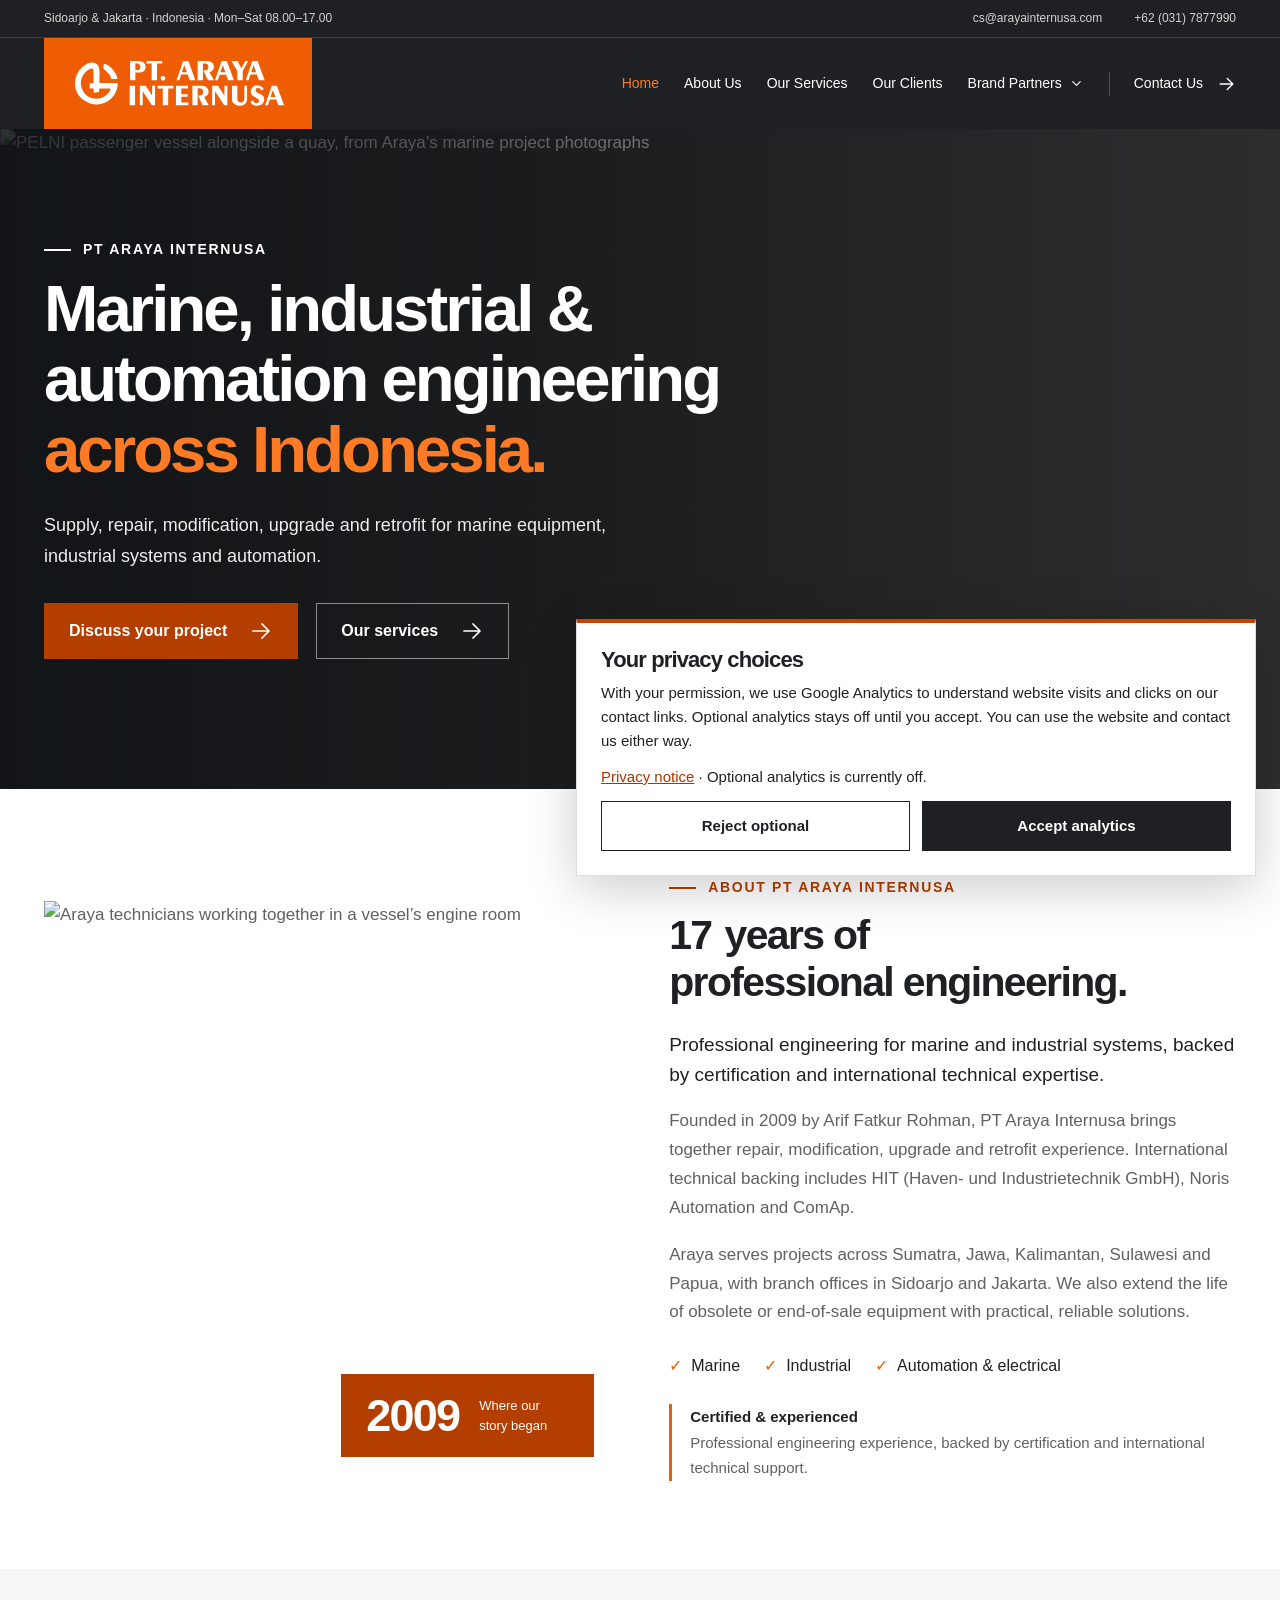
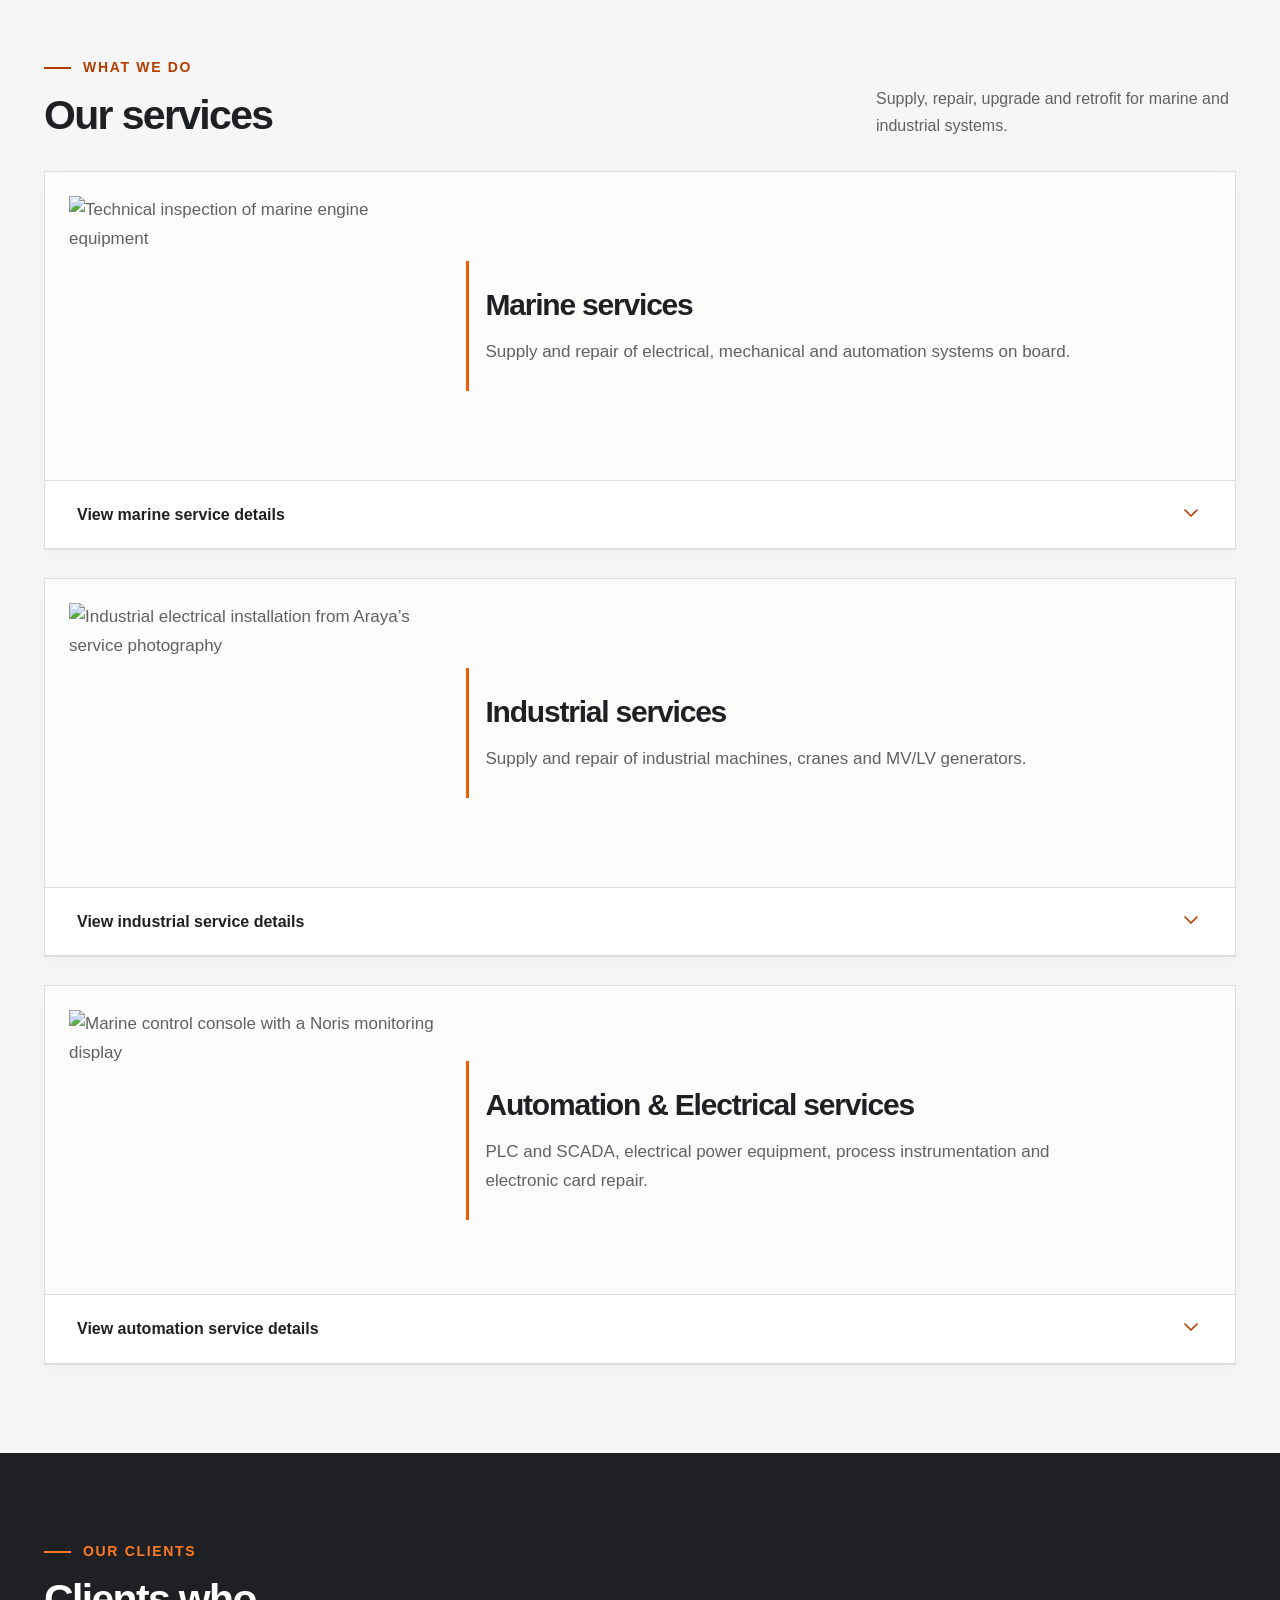
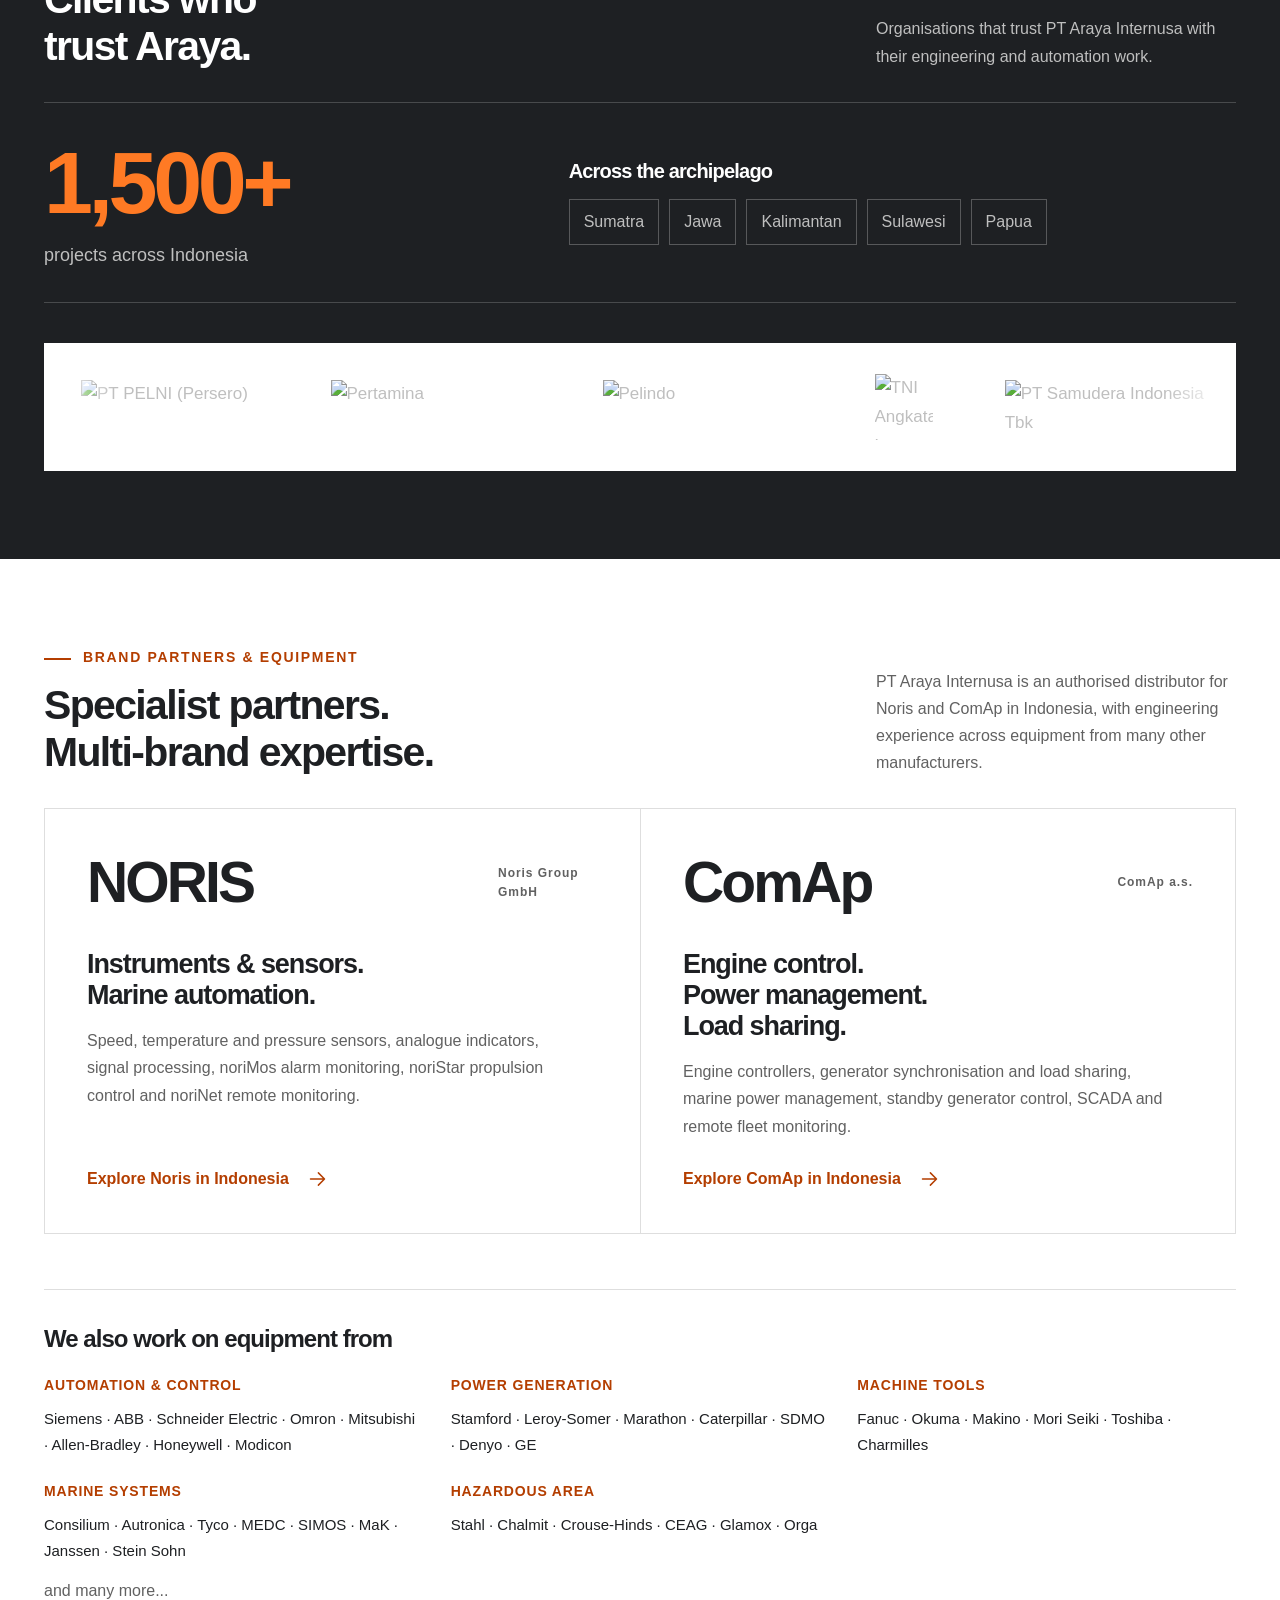
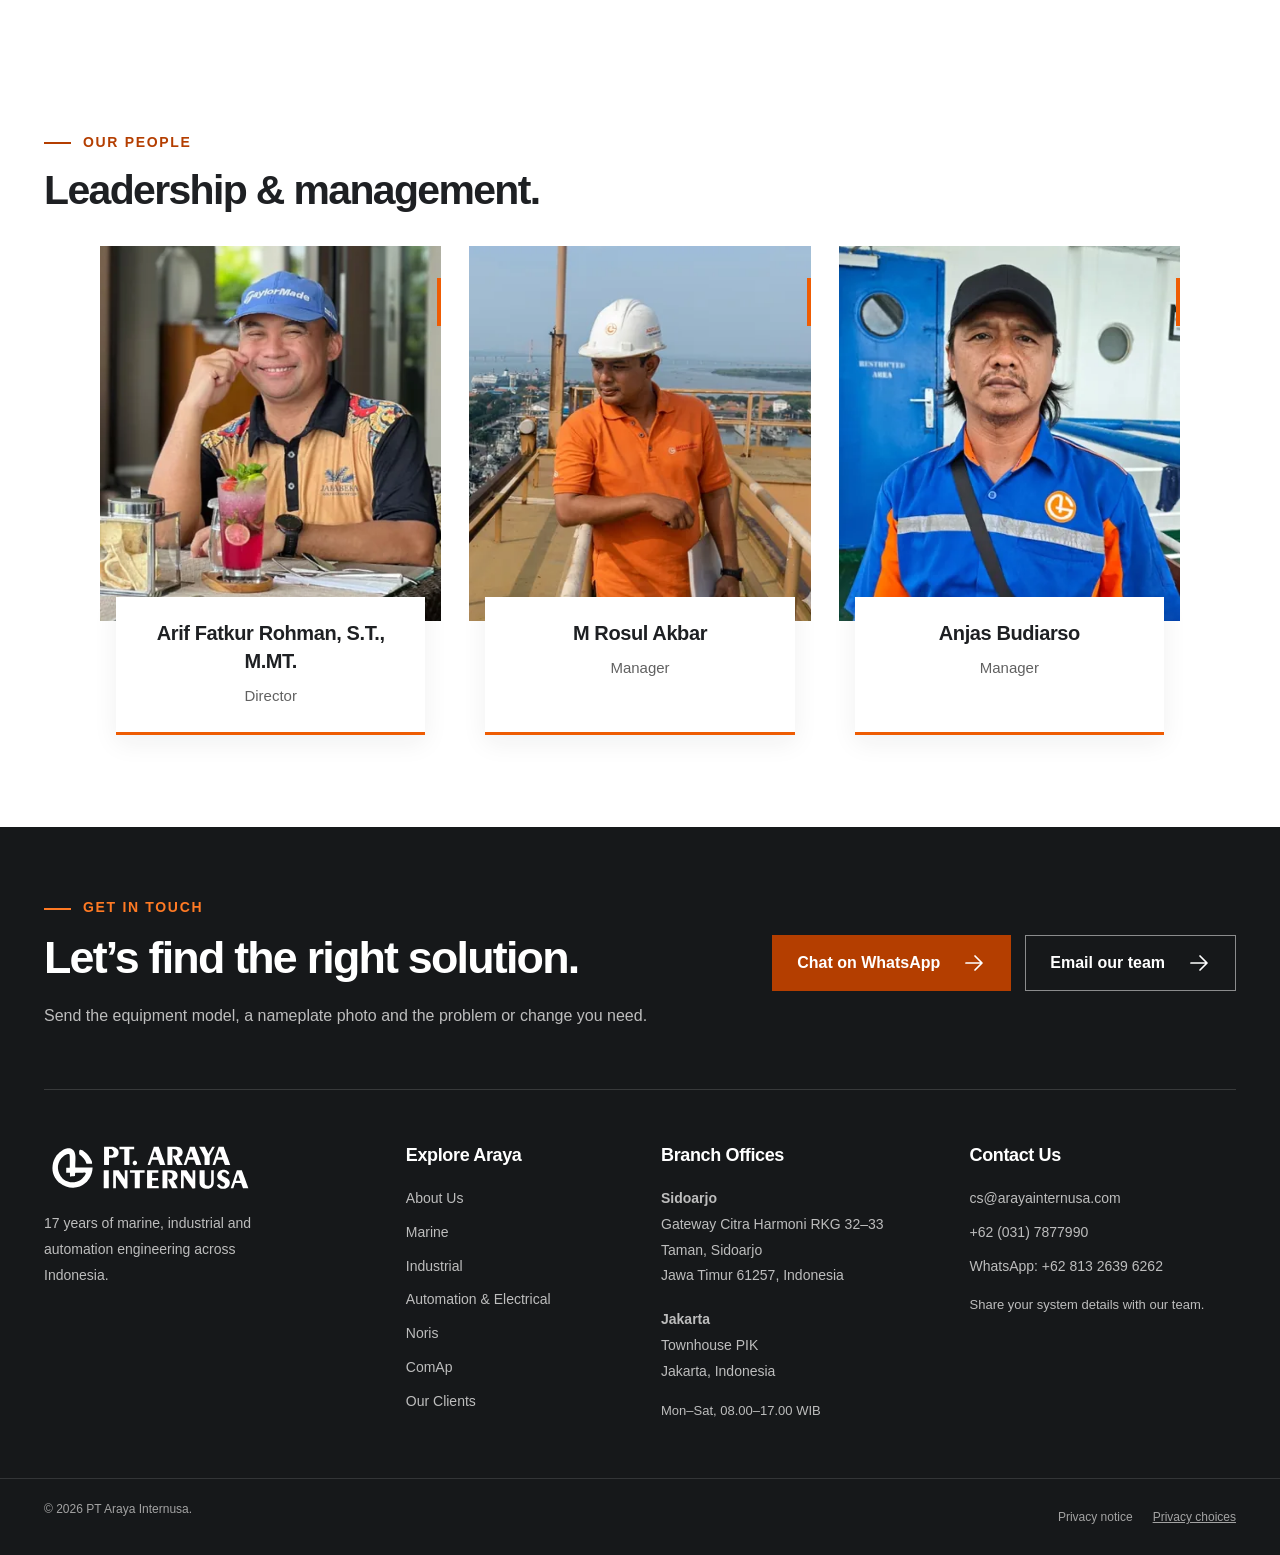
==== commit e0992aa8: "Add consent-based Analytics and contact measurement" ====
--- a/public/index.html
+++ b/public/index.html
@@ -18,15 +18,23 @@
   <link rel="icon" type="image/svg+xml" sizes="any" href="./assets/images/araya-icon.svg?v=b778df4fcd">
   <link rel="preload" href="./assets/fonts/space-grotesk.woff2" as="font" type="font/woff2" crossorigin>
   <link rel="preload" as="image" href="./assets/images/ship-1400.webp" imagesrcset="./assets/images/ship-800.webp 800w, ./assets/images/ship-1400.webp 1400w" imagesizes="100vw" fetchpriority="high">
-  <link rel="stylesheet" href="./assets/site.css?v=0329c03532">
+  <link rel="stylesheet" href="./assets/site.css?v=2e17786487">
+  <link rel="stylesheet" href="./assets/measurement.css?v=b366c273af">
   <script src="./assets/company-date.js?v=125678347e" defer></script>
   <script src="./assets/site.js?v=9bcf9e2e0d" defer></script>
+  <script src="./assets/measurement.js?v=667ec980f7" data-measurement="preview" defer></script>
   <script type="application/ld+json">{"@context": "https://schema.org", "@graph": [{"@type": "ProfessionalService", "@id": "https://hakiimm8.github.io/arayaweb/#organization", "name": "PT Araya Internusa", "alternateName": "Araya Internusa", "url": "https://arayainternusa.co.id/araya/", "logo": "https://hakiimm8.github.io/arayaweb/assets/images/araya-icon.svg", "image": "https://hakiimm8.github.io/arayaweb/assets/images/og-araya.jpg", "description": "Marine, industrial and automation engineering company serving Indonesia: supply, repair, modification, upgrade and retrofit.", "email": "cs@arayainternusa.com", "telephone": "+62-31-7877990", "foundingDate": "2009", "founder": {"@type": "Person", "name": "Arif Fatkur Rohman"}, "address": {"@type": "PostalAddress", "streetAddress": "Gateway Citra Harmoni RKG 32–33", "addressLocality": "Taman, Sidoarjo", "addressRegion": "Jawa Timur", "postalCode": "61257", "addressCountry": "ID"}, "location": [{"@type": "Place", "name": "Sidoarjo branch office", "address": {"@type": "PostalAddress", "streetAddress": "Gateway Citra Harmoni RKG 32–33", "addressLocality": "Taman, Sidoarjo", "addressRegion": "Jawa Timur", "postalCode": "61257", "addressCountry": "ID"}}, {"@type": "Place", "name": "Jakarta branch office — Townhouse PIK", "address": {"@type": "PostalAddress", "streetAddress": "Townhouse PIK", "addressLocality": "Jakarta", "addressCountry": "ID"}}], "openingHoursSpecification": {"@type": "OpeningHoursSpecification", "dayOfWeek": ["Monday", "Tuesday", "Wednesday", "Thursday", "Friday", "Saturday"], "opens": "08:00", "closes": "17:00"}, "areaServed": {"@type": "Country", "name": "Indonesia"}, "knowsAbout": ["Marine automation", "Alarm monitoring systems", "Ship electrical systems", "Engine overhaul and control", "Generator synchronisation and load sharing", "Water-level and cargo monitoring", "PLC and SCADA", "Industrial machinery repair", "Crane repair", "Hazardous-area electrical equipment", "Noris", "ComAp"]}, {"@type": "WebSite", "@id": "https://hakiimm8.github.io/arayaweb/#website", "name": "PT Araya Internusa", "url": "https://hakiimm8.github.io/arayaweb/", "publisher": {"@id": "https://hakiimm8.github.io/arayaweb/#organization"}}, {"@type": "Service", "name": "Marine engineering services", "serviceType": "Marine", "url": "https://hakiimm8.github.io/arayaweb/#marine-services", "provider": {"@id": "https://hakiimm8.github.io/arayaweb/#organization"}, "areaServed": {"@type": "Country", "name": "Indonesia"}, "description": "Marine engineering in Indonesia: fire alarm and AMS, engine overhaul and control, generator synchronisation, steering, cargo monitoring and system retrofit."}, {"@type": "Service", "name": "Industrial engineering services", "serviceType": "Industrial", "url": "https://hakiimm8.github.io/arayaweb/#industrial-services", "provider": {"@id": "https://hakiimm8.github.io/arayaweb/#organization"}, "areaServed": {"@type": "Country", "name": "Indonesia"}, "description": "Supply and repair of CNC, wire-cut and EDM machines, overhead and portal cranes, MV/LV generators and production machinery across Indonesia."}, {"@type": "Service", "name": "Automation & Electrical engineering services", "serviceType": "Automation & Electrical", "url": "https://hakiimm8.github.io/arayaweb/#automation-services", "provider": {"@id": "https://hakiimm8.github.io/arayaweb/#organization"}, "areaServed": {"@type": "Country", "name": "Indonesia"}, "description": "PLC and SCADA software, switchboards and MCC, VFDs, hazardous-area equipment, protection relays and electronic card repair across Indonesia."}]}</script>
 </head>
 <body>
 <a class="skip-link" href="#main">Skip to content</a>
+<section class="consent-banner" id="consent-banner" aria-labelledby="consent-heading" hidden>
+  <h2 id="consent-heading">Your privacy choices</h2>
+  <p>With your permission, we use Google Analytics to understand website visits and clicks on our contact links. Optional analytics stays off until you accept. You can use the website and contact us either way.</p>
+  <p><a href="./privacy/">Privacy notice</a> · <span id="consent-status" role="status"></span></p>
+  <div class="consent-actions"><button type="button" data-consent-action="reject">Reject optional</button><button type="button" data-consent-action="accept">Accept analytics</button></div>
+</section>
 <header class="site-header">
-  <div class="utility"><div class="container utility-inner"><span>Sidoarjo &amp; Jakarta · Indonesia · Mon–Sat 08.00–17.00</span><a href="mailto:cs@arayainternusa.com">cs@arayainternusa.com</a><a href="tel:+62317877990">+62 (031) 7877990</a></div></div>
+  <div class="utility"><div class="container utility-inner"><span>Sidoarjo &amp; Jakarta · Indonesia · Mon–Sat 08.00–17.00</span><a data-contact-location="utility" href="mailto:cs@arayainternusa.com">cs@arayainternusa.com</a><a data-contact-location="utility" href="tel:+62317877990">+62 (031) 7877990</a></div></div>
   <div class="container navigation">
     <a class="brand" href="./index.html" aria-label="PT Araya Internusa home"><img src="./assets/images/araya-logo.svg" alt="PT Araya Internusa" width="4165" height="961"></a>
     <button class="menu-toggle" type="button" aria-expanded="false" aria-controls="main-navigation"><span>Menu</span><svg viewBox="0 0 24 24" aria-hidden="true"><path d="M3 6h18M3 12h18M3 18h18"/></svg></button>
@@ -40,7 +48,7 @@
 <section class="hero" aria-labelledby="hero-heading">
   <img class="hero-photo" src="./assets/images/ship-1400.webp" srcset="./assets/images/ship-800.webp 800w, ./assets/images/ship-1400.webp 1400w" sizes="100vw" alt="PELNI passenger vessel alongside a quay, from Araya’s marine project photographs" width="1400" height="784" fetchpriority="high">
   <div class="hero-shade"></div>
-  <div class="container hero-content"><p class="eyebrow">PT ARAYA INTERNUSA</p><h1 id="hero-heading">Marine, industrial &amp;<br>automation engineering<br><span>across Indonesia.</span></h1><p class="hero-description">Supply, repair, modification, upgrade and retrofit for marine equipment, industrial systems and automation.</p><div class="hero-actions"><a class="button" href="https://wa.me/6281326396262?text=Hello%20Araya%2C%20I%20would%20like%20to%20discuss%20a%20project.">Discuss your project <svg viewBox="0 0 24 24" aria-hidden="true"><path d="M4 12h15M13 5l7 7-7 7"/></svg></a><a class="button button-outline" href="#services">Our services <svg viewBox="0 0 24 24" aria-hidden="true"><path d="M4 12h15M13 5l7 7-7 7"/></svg></a></div></div>
+  <div class="container hero-content"><p class="eyebrow">PT ARAYA INTERNUSA</p><h1 id="hero-heading">Marine, industrial &amp;<br>automation engineering<br><span>across Indonesia.</span></h1><p class="hero-description">Supply, repair, modification, upgrade and retrofit for marine equipment, industrial systems and automation.</p><div class="hero-actions"><a class="button" data-contact-location="hero" href="https://wa.me/6281326396262?text=Hello%20Araya%2C%20I%20would%20like%20to%20discuss%20a%20project.">Discuss your project <svg viewBox="0 0 24 24" aria-hidden="true"><path d="M4 12h15M13 5l7 7-7 7"/></svg></a><a class="button button-outline" href="#services">Our services <svg viewBox="0 0 24 24" aria-hidden="true"><path d="M4 12h15M13 5l7 7-7 7"/></svg></a></div></div>
   <div class="hero-index" aria-hidden="true"><span data-count="1500" data-count-suffix="+">1,500+</span> / PROJECTS <span class="company-age-copy">OVER <span class="company-age" data-count data-company-age>17</span> YEARS</span></div>
 </section>
 <section class="section about" id="about"><div class="container about-grid">
@@ -54,15 +62,15 @@
     <div class="service-feature-intro"><figure class="service-photo"><img src="./assets/images/marine.webp" alt="Technical inspection of marine engine equipment" width="767" height="883" loading="eager" fetchpriority="low" decoding="async"></figure>
     <div class="service-feature-copy"><h3 id="marine-heading">Marine services</h3><p>Supply and repair of electrical, mechanical and automation systems on board.</p></div></div>
     <details class="service-detail" id="marine-details"><summary><span>View marine service details</span><svg class="disclosure-chevron" viewBox="0 0 24 24" aria-hidden="true"><path d="m6 9 6 6 6-6"/></svg></summary>
-    <div class="service-detail-body" id="marine-equipment"><div class="scope-details"><article class="scope-detail" id="marine-alarms"><h4>Fire alarm, general alarm &amp; AMS</h4><p>Supply, repair and retrofit of ship fire-alarm, general-alarm and alarm monitoring systems (AMS), including associated fire-door equipment. Work covers monitoring signals, alarm indication and interfaces between onboard systems, according to the vessel’s existing installation.</p></article><article class="scope-detail" id="marine-safety"><h4>Engine safety devices</h4><p>Engine safety devices and alarms for main and auxiliary engines, including Sinpol-D systems. We assess the existing sensors, alarm signals and shutdown interfaces when repairing or replacing equipment, so the work is defined around the engine’s protection requirements.</p></article><article class="scope-detail" id="marine-engines"><h4>Engine overhaul, control &amp; monitoring</h4><p>Overhaul and repair of auxiliary and emergency diesel engines, together with propulsion-engine control, throttle and monitoring work. Mechanical and control requirements are assessed together so replacements, repairs or modifications fit the existing engine installation.</p></article><article class="scope-detail" id="marine-generators"><h4>Generator control &amp; synchronisation</h4><p>Ship generator and emergency-generator supply and repair, including automatic start/stop, generator synchronisation and load sharing. Single-generator and parallel-generator systems have different control requirements; the scope considers the existing engine, governor, AVR, breakers and power-management arrangement.</p></article><article class="scope-detail" id="marine-propulsion"><h4>Steering, manoeuvring, CPP &amp; bow thrusters</h4><p>Repair and retrofit of steering and manoeuvring controls, controllable-pitch propeller (CPP) systems and bow-thruster controls. We review command, feedback and control interfaces across the existing installation to define replacement or modification work.</p></article><article class="scope-detail" id="marine-navigation"><h4>Navigation &amp; public address</h4><p>Service and repair of navigation equipment, including autopilot and gyro-compass systems, together with onboard public-address systems. The work considers the equipment model, existing connections and interfaces with other bridge systems when planning repair or replacement.</p></article><article class="scope-detail" id="marine-automation"><h4>Electrical panels, PLC &amp; SCADA</h4><p>Repair and retrofit of onboard electrical installations, control panels, PLC, HMI and SCADA systems. We review the existing control functions, field signals and operator displays when defining software changes, panel modifications or replacement of obsolete equipment.</p></article><article class="scope-detail" id="marine-water-level"><h4>Water-level monitoring</h4><p>Water-level monitoring for tanks, bilges and other onboard measurement points. Work includes sensor replacement and integration with alarms or operator displays, selected around the measured liquid, mounting arrangement and existing signal interfaces.</p></article><article class="scope-detail" id="marine-cargo-monitoring"><h4>Cargo monitoring systems</h4><p>Cargo-monitoring systems, sensor signals and operator displays for vessel operations. We review the existing installation and its measurement points to define monitoring, equipment replacement or retrofit work suited to the cargo system and its operating requirements.</p></article><article class="scope-detail" id="marine-cranes"><h4>Deck cranes &amp; deck machinery</h4><p>Supply and repair of deck cranes and deck machinery, including their electrical and control equipment. Fault assessment considers the machinery, operating controls and existing interlocks, with repair or modification scope defined around the installed system.</p></article><article class="scope-detail" id="marine-hvac"><h4>AC &amp; refrigeration systems</h4><p>Supply and repair of onboard air-conditioning and refrigeration systems. We assess the installed equipment, electrical controls and reported operating problems to define the work, including replacement of suitable components or repair of the existing installation.</p></article><article class="scope-detail" id="marine-retrofit"><h4>Retrofit of obsolete systems</h4><p>Modification, upgrade and retrofit of obsolete or end-of-sale marine equipment. We review the functions that need to remain, existing signals and interfaces, and suitable replacements so the project can extend the useful life of the installed system.</p></article></div></div></details></article><article class="service-feature" id="industrial-services" aria-labelledby="industrial-heading">
+    <div class="service-detail-body" id="marine-equipment"><div class="scope-details"><article class="scope-detail" id="marine-alarms"><h4>Fire alarm, general alarm &amp; AMS</h4><p>Supply, repair and retrofit of marine fire alarms, general alarms and alarm monitoring systems.</p></article><article class="scope-detail" id="marine-safety"><h4>Engine safety devices</h4><p>Supply and repair of safety, alarm and shutdown systems for main and auxiliary engines.</p></article><article class="scope-detail" id="marine-engines"><h4>Engine overhaul, control &amp; monitoring</h4><p>Engine overhaul, repair, control and monitoring for marine propulsion and auxiliary systems.</p></article><article class="scope-detail" id="marine-generators"><h4>Generator control &amp; synchronisation</h4><p>Supply and repair of marine generators, including automatic start/stop, synchronisation and load sharing.</p></article><article class="scope-detail" id="marine-propulsion"><h4>Steering, manoeuvring, CPP &amp; bow thrusters</h4><p>Repair and retrofit of steering, manoeuvring, controllable-pitch propeller and bow-thruster control systems.</p></article><article class="scope-detail" id="marine-navigation"><h4>Navigation &amp; public address</h4><p>Service and repair of marine navigation and public-address equipment.</p></article><article class="scope-detail" id="marine-automation"><h4>Electrical panels, PLC &amp; SCADA</h4><p>Repair and retrofit of marine electrical installations, control panels, PLC, HMI and SCADA systems.</p></article><article class="scope-detail" id="marine-water-level"><h4>Water-level monitoring</h4><p>Supply, replacement and integration of water-level monitoring systems for tanks and bilges.</p></article><article class="scope-detail" id="marine-cargo-monitoring"><h4>Cargo monitoring systems</h4><p>Supply, repair and retrofit of cargo monitoring systems and related sensors.</p></article><article class="scope-detail" id="marine-cranes"><h4>Deck cranes &amp; deck machinery</h4><p>Supply and repair of deck cranes, deck machinery and their control systems.</p></article><article class="scope-detail" id="marine-hvac"><h4>AC &amp; refrigeration systems</h4><p>Supply and repair of marine air-conditioning and refrigeration systems.</p></article><article class="scope-detail" id="marine-retrofit"><h4>Retrofit of obsolete systems</h4><p>Modification, upgrade and retrofit of obsolete marine equipment and control systems.</p></article></div></div></details></article><article class="service-feature" id="industrial-services" aria-labelledby="industrial-heading">
     <div class="service-feature-intro"><figure class="service-photo"><img src="./assets/images/industrial.webp" alt="Industrial electrical installation from Araya’s service photography" width="767" height="883" loading="eager" fetchpriority="low" decoding="async"></figure>
     <div class="service-feature-copy"><h3 id="industrial-heading">Industrial services</h3><p>Supply and repair of industrial machines, cranes and MV/LV generators.</p></div></div>
     <details class="service-detail" id="industrial-details"><summary><span>View industrial service details</span><svg class="disclosure-chevron" viewBox="0 0 24 24" aria-hidden="true"><path d="m6 9 6 6 6-6"/></svg></summary>
-    <div class="service-detail-body" id="industrial-equipment"><div class="scope-details"><article class="scope-detail" id="industrial-machinery"><h4>CNC lathes &amp; milling machines</h4><p>Supply and repair of CNC lathes and CNC milling machines used in industrial production. We assess machine faults together with the existing electrical and control systems to define repairs, component replacement or modifications appropriate to the installed machine.</p></article><article class="scope-detail" id="industrial-wirecut"><h4>Wire-cut &amp; EDM machines</h4><p>Supply and repair of wire-cut and electrical discharge machining (EDM) equipment. Work is defined around the machine model, reported faults and existing controls, with attention to the electrical equipment and interfaces involved in the machining process.</p></article><article class="scope-detail" id="industrial-cutting"><h4>NC gas &amp; plasma cutting</h4><p>Service and repair of NC gas-cutting and plasma-cutting machines, including PAC 500/600 equipment. We review the machine controls, electrical installation and fault symptoms to establish repair or replacement requirements for the existing cutting system.</p></article><article class="scope-detail" id="industrial-production"><h4>Hobbing, casting &amp; moulding</h4><p>Supply and repair of hobbing machines, continuous-casting equipment and moulding machines. Mechanical, electrical and automation requirements are considered in the context of the production equipment, with the scope based on its operating functions and existing controls.</p></article><article class="scope-detail" id="industrial-cranes"><h4>Crane supply &amp; repair</h4><p>Supply and repair of level-luffing, slewing, overhead, portal and port cranes, including P&amp;H equipment. We review the installed machinery, electrical equipment and control functions when defining fault repair, replacement or a system upgrade.</p></article><article class="scope-detail" id="industrial-generators"><h4>MV/LV generators</h4><p>Supply and repair of medium- and low-voltage industrial generators. The scope considers the generator rating, electrical connections, controls and operating arrangement, including the interfaces with the site’s existing power-distribution and generation systems.</p></article><article class="scope-detail" id="industrial-electrical"><h4>Panels &amp; motor controls</h4><p>Repair and modification of industrial electrical panels, MV/LV switchboards and motor-control centres. Work can include soft starters and variable-frequency drives, with selection and interfaces assessed around the connected motors, loads and existing control arrangement.</p></article><article class="scope-detail" id="industrial-automation"><h4>PLC, HMI &amp; instrumentation</h4><p>PLC, SCADA and HMI software work for industrial machines and process equipment, together with process instrumentation. We review operating sequences, field signals and operator displays when defining control changes or replacement of existing automation equipment.</p></article></div></div></details></article><article class="service-feature" id="automation-services" aria-labelledby="automation-heading">
+    <div class="service-detail-body" id="industrial-equipment"><div class="scope-details"><article class="scope-detail" id="industrial-machinery"><h4>CNC lathes &amp; milling machines</h4><p>Supply and repair of CNC lathes and milling machines.</p></article><article class="scope-detail" id="industrial-wirecut"><h4>Wire-cut &amp; EDM machines</h4><p>Supply and repair of wire-cut and electrical discharge machining (EDM) equipment.</p></article><article class="scope-detail" id="industrial-cutting"><h4>NC gas &amp; plasma cutting</h4><p>Service and repair of NC gas-cutting and plasma-cutting machines.</p></article><article class="scope-detail" id="industrial-production"><h4>Hobbing, casting &amp; moulding</h4><p>Supply and repair of hobbing, continuous-casting and moulding machines.</p></article><article class="scope-detail" id="industrial-cranes"><h4>Crane supply &amp; repair</h4><p>Supply and repair of industrial, overhead, portal and port cranes.</p></article><article class="scope-detail" id="industrial-generators"><h4>MV/LV generators</h4><p>Supply and repair of medium- and low-voltage industrial generators.</p></article><article class="scope-detail" id="industrial-electrical"><h4>Panels &amp; motor controls</h4><p>Repair and modification of industrial electrical panels, switchboards and motor-control systems.</p></article><article class="scope-detail" id="industrial-automation"><h4>PLC, HMI &amp; instrumentation</h4><p>Programming, repair and integration of PLC, HMI and instrumentation systems for industrial automation.</p></article></div></div></details></article><article class="service-feature" id="automation-services" aria-labelledby="automation-heading">
     <div class="service-feature-intro"><figure class="service-photo"><img src="./assets/images/control-room-1400.webp" srcset="./assets/images/control-room-800.webp 800w, ./assets/images/control-room-1400.webp 1400w" sizes="(max-width: 680px) calc(100vw - 40px), (max-width: 1200px) calc(32vw - 35px), 360px" alt="Marine control console with a Noris monitoring display" width="1400" height="784" loading="eager" fetchpriority="low" decoding="async"></figure>
     <div class="service-feature-copy"><h3 id="automation-heading">Automation &amp; Electrical services</h3><p>PLC and SCADA, electrical power equipment, process instrumentation and electronic card repair.</p></div></div>
     <details class="service-detail" id="automation-details"><summary><span>View automation service details</span><svg class="disclosure-chevron" viewBox="0 0 24 24" aria-hidden="true"><path d="m6 9 6 6 6-6"/></svg></summary>
-    <div class="service-detail-body" id="automation-equipment"><div class="scope-details"><article class="scope-detail" id="automation-plc"><h4>PLC programming &amp; retrofit</h4><p>PLC hardware, programming and software modification for marine and industrial automation. Work includes replacement of obsolete or end-of-sale controllers, with existing sequences, input/output signals and connected equipment reviewed before defining the replacement and integration scope.</p></article><article class="scope-detail" id="automation-scada"><h4>SCADA &amp; HMI software</h4><p>SCADA and HMI software for plant and onboard monitoring, alarms and operator control. We review the required displays, equipment signals and communication interfaces to define software changes or integration with the existing automation system.</p></article><article class="scope-detail" id="automation-instrumentation"><h4>Process control &amp; instrumentation</h4><p>Automation and instrumentation for measuring and controlling process conditions. The work considers the sensors, signal interfaces and control functions already installed, together with the measurement and monitoring requirements of the plant or vessel.</p></article><article class="scope-detail" id="automation-panels"><h4>Panels, switchboards &amp; MCC</h4><p>Supply, repair and modification of electrical panels, MV/LV switchboards and motor-control centres, with power and instrument cable supply. The scope considers connected equipment, control interfaces and the existing distribution arrangement for marine or industrial use.</p></article><article class="scope-detail" id="automation-drives"><h4>Soft starters &amp; VFDs</h4><p>Supply and service of soft starters and variable-frequency drives (VFDs) for motor-control applications. Replacement and integration depend on the motor rating, load, required operating sequence and interfaces with existing panels or automation systems.</p></article><article class="scope-detail" id="automation-motors"><h4>Electric motors</h4><p>Supply and service of industrial and hazardous-area electric motors. Equipment selection and repair scope are based on the installed motor, electrical ratings, driven machinery and the site’s operating and installation requirements.</p></article><article class="scope-detail" id="automation-hazardous"><h4>Hazardous-area apparatus</h4><p>Supply and repair of electrical apparatus used in hazardous areas. Equipment selection and replacement must account for the site’s specified area classification, equipment certification, electrical ratings and installation requirements.</p></article><article class="scope-detail" id="automation-protection"><h4>Electrical protection</h4><p>Electrical protection equipment including circuit breakers, fuses, thermal-overload and earth-leakage relays, and Sepam or MiCOM protection relays. Repair and replacement requirements are assessed against the existing equipment, circuit arrangement and protection interfaces.</p></article><article class="scope-detail" id="automation-power"><h4>Transformers, UPS &amp; chargers</h4><p>Supply and service of transformers, uninterruptible power supplies (UPS) and battery chargers for industrial and marine systems. The scope considers electrical ratings, connected loads and the existing power or battery arrangement when defining replacement or repair work.</p></article><article class="scope-detail" id="automation-earthing"><h4>Surge protection, earthing &amp; PFC</h4><p>Lightning and surge protection, earthing equipment and reactive-power compensation, including power-factor correction (PFC). Work is defined around the installation’s existing equipment and electrical arrangement, including grounding or retractable grounding assemblies where applicable.</p></article><article class="scope-detail" id="automation-gensets"><h4>Generators &amp; generating sets</h4><p>MV/LV generators and generating sets for marine and industrial installations. We review the engine, generator controls and electrical interfaces together when defining repair, automatic start/stop, synchronisation or power-management requirements for the system.</p></article><article class="scope-detail" id="automation-electronics"><h4>Electronic card repair</h4><p>Repair of electronic control boards used in automation and machinery systems. Assessment starts with the board’s function, equipment model and reported fault, including its power supply and connected signals, to establish the scope of repair.</p></article></div></div></details></article></div>
+    <div class="service-detail-body" id="automation-equipment"><div class="scope-details"><article class="scope-detail" id="automation-plc"><h4>PLC programming &amp; retrofit</h4><p>Supply, programming, repair and retrofit of PLC systems for marine and industrial automation.</p></article><article class="scope-detail" id="automation-scada"><h4>SCADA &amp; HMI software</h4><p>SCADA and HMI software for system monitoring, alarms and operator control.</p></article><article class="scope-detail" id="automation-instrumentation"><h4>Process control &amp; instrumentation</h4><p>Supply and integration of process-control systems, sensors and instrumentation.</p></article><article class="scope-detail" id="automation-panels"><h4>Panels, switchboards &amp; MCC</h4><p>Supply, repair and modification of electrical panels, switchboards and motor-control centres.</p></article><article class="scope-detail" id="automation-drives"><h4>Soft starters &amp; VFDs</h4><p>Supply and service of soft starters and variable-frequency drives for motor control.</p></article><article class="scope-detail" id="automation-motors"><h4>Electric motors</h4><p>Supply and service of industrial and hazardous-area electric motors.</p></article><article class="scope-detail" id="automation-hazardous"><h4>Hazardous-area apparatus</h4><p>Supply and repair of electrical equipment for hazardous-area installations.</p></article><article class="scope-detail" id="automation-protection"><h4>Electrical protection</h4><p>Supply and service of circuit breakers, fuses and electrical protection relays.</p></article><article class="scope-detail" id="automation-power"><h4>Transformers, UPS &amp; chargers</h4><p>Supply and service of transformers, UPS systems and battery chargers.</p></article><article class="scope-detail" id="automation-earthing"><h4>Surge protection, earthing &amp; PFC</h4><p>Supply and service of surge protection, earthing and power-factor correction equipment.</p></article><article class="scope-detail" id="automation-gensets"><h4>Generators &amp; generating sets</h4><p>Supply, repair and control integration for generators and generating sets.</p></article><article class="scope-detail" id="automation-electronics"><h4>Electronic card repair</h4><p>Repair of electronic control boards for automation, machinery and electrical systems.</p></article></div></div></details></article></div>
 
 </div></section>
 <section class="section projects" id="clients"><div class="container">
@@ -80,13 +88,13 @@
 </div></section>
 <section class="section leadership" id="leadership" aria-labelledby="leadership-heading"><div class="container"><div class="section-heading"><div><p class="eyebrow">OUR PEOPLE</p><h2 id="leadership-heading">Leadership &amp; management.</h2></div></div><div class="leadership-grid"><figure class="leadership-card"><img src="./assets/images/leadership-arif-720.webp" srcset="./assets/images/leadership-arif-400.webp 400w, ./assets/images/leadership-arif-720.webp 720w" sizes="(max-width: 680px) calc(100vw - 40px), (max-width: 1200px) calc((100vw - 116px) / 3), 341px" alt="Arif Fatkur Rohman, S.T., M.MT." width="720" height="870" loading="lazy" fetchpriority="low" decoding="async"><figcaption><h3>Arif Fatkur Rohman, S.T., M.MT.</h3><p>Director</p></figcaption></figure><figure class="leadership-card"><img src="./assets/images/leadership-rosul-720.webp" srcset="./assets/images/leadership-rosul-400.webp 400w, ./assets/images/leadership-rosul-720.webp 720w" sizes="(max-width: 680px) calc(100vw - 40px), (max-width: 1200px) calc((100vw - 116px) / 3), 341px" alt="M Rosul Akbar" width="720" height="708" loading="lazy" fetchpriority="low" decoding="async"><figcaption><h3>M Rosul Akbar</h3><p>Manager</p></figcaption></figure><figure class="leadership-card"><img src="./assets/images/leadership-anjas-720.webp" srcset="./assets/images/leadership-anjas-400.webp 400w, ./assets/images/leadership-anjas-720.webp 720w" sizes="(max-width: 680px) calc(100vw - 40px), (max-width: 1200px) calc((100vw - 116px) / 3), 341px" alt="Anjas Budiarso" width="720" height="960" loading="lazy" fetchpriority="low" decoding="async"><figcaption><h3>Anjas Budiarso</h3><p>Manager</p></figcaption></figure></div></div></section></main>
 <section class="contact" id="contact" aria-labelledby="contact-heading">
-  <div class="container contact-intro"><div><p class="eyebrow">GET IN TOUCH</p><h2 id="contact-heading">Let’s find the right solution.</h2><p>Send the equipment model, a nameplate photo and the problem or change you need.</p></div><div class="contact-actions"><a class="button" href="https://wa.me/6281326396262?text=Hello%20Araya%2C%20I%20would%20like%20to%20discuss%20a%20project.">Chat on WhatsApp <svg viewBox="0 0 24 24" aria-hidden="true"><path d="M4 12h15M13 5l7 7-7 7"/></svg></a><a class="button button-outline" href="mailto:cs@arayainternusa.com">Email our team <svg viewBox="0 0 24 24" aria-hidden="true"><path d="M4 12h15M13 5l7 7-7 7"/></svg></a></div></div>
+  <div class="container contact-intro"><div><p class="eyebrow">GET IN TOUCH</p><h2 id="contact-heading">Let’s find the right solution.</h2><p>Send the equipment model, a nameplate photo and the problem or change you need.</p></div><div class="contact-actions"><a class="button" data-contact-location="contact" href="https://wa.me/6281326396262?text=Hello%20Araya%2C%20I%20would%20like%20to%20discuss%20a%20project.">Chat on WhatsApp <svg viewBox="0 0 24 24" aria-hidden="true"><path d="M4 12h15M13 5l7 7-7 7"/></svg></a><a class="button button-outline" data-contact-location="contact" href="mailto:cs@arayainternusa.com">Email our team <svg viewBox="0 0 24 24" aria-hidden="true"><path d="M4 12h15M13 5l7 7-7 7"/></svg></a></div></div>
   <div class="container footer-grid">
     <div class="footer-company"><img src="./assets/images/araya-logo.svg" alt="PT Araya Internusa" width="4165" height="961" loading="lazy"><p><span class="company-age-copy"><span data-company-age>17</span> years of </span>marine, industrial and automation engineering across Indonesia.</p></div>
     <div><h3>Explore Araya</h3><a href="./index.html#about">About Us</a><a href="./index.html#marine-services">Marine</a><a href="./index.html#industrial-services">Industrial</a><a href="./index.html#automation-services">Automation &amp; Electrical</a><a href="./noris/">Noris</a><a href="./comap/">ComAp</a><a href="./index.html#clients">Our Clients</a></div>
     <div><h3>Branch Offices</h3><p><strong>Sidoarjo</strong><a href="https://www.google.com/maps/search/?api=1&query=Gateway%20Citra%20Harmoni%20RKG%2032-33%2C%20Taman%2C%20Sidoarjo">Gateway Citra Harmoni RKG 32–33<br>Taman, Sidoarjo<br>Jawa Timur 61257, Indonesia</a></p><p><strong>Jakarta</strong><a href="https://www.google.com/maps/search/?api=1&query=Townhouse%20PIK%2C%20Jakarta">Townhouse PIK<br>Jakarta, Indonesia</a></p><p class="contact-note">Mon–Sat, 08.00–17.00 WIB</p></div>
-    <div><h3>Contact Us</h3><a href="mailto:cs@arayainternusa.com">cs@arayainternusa.com</a><a href="tel:+62317877990">+62 (031) 7877990</a><a href="https://wa.me/6281326396262?text=Hello%20Araya%2C%20I%20would%20like%20to%20discuss%20a%20project.">WhatsApp: +62 813 2639 6262</a><p class="contact-note">Share your system details with our team.</p></div>
+    <div><h3>Contact Us</h3><a data-contact-location="footer" href="mailto:cs@arayainternusa.com">cs@arayainternusa.com</a><a data-contact-location="footer" href="tel:+62317877990">+62 (031) 7877990</a><a data-contact-location="footer" href="https://wa.me/6281326396262?text=Hello%20Araya%2C%20I%20would%20like%20to%20discuss%20a%20project.">WhatsApp: +62 813 2639 6262</a><p class="contact-note">Share your system details with our team.</p></div>
   </div>
 </section>
-<footer class="copyright"><div class="container"><span>© <span class="company-age-copy" data-current-year>2026</span> PT Araya Internusa.</span></div></footer>
+<footer class="copyright"><div class="container"><span>© <span class="company-age-copy" data-current-year>2026</span> PT Araya Internusa.</span><div class="privacy-links"><a href="./privacy/">Privacy notice</a><button class="privacy-choice" type="button" data-consent-action="open">Privacy choices</button></div></div></footer>
 </body></html>
--- a/public/assets/site.css
+++ b/public/assets/site.css
@@ -58,12 +58,12 @@
 .capability-list{display:grid;grid-template-columns:repeat(4,minmax(0,1fr));border-top:1px solid var(--line);border-left:1px solid var(--line)}
 .capability-list a{display:flex;justify-content:space-between;align-items:center;gap:12px;padding:16px 18px;border-right:1px solid var(--line);border-bottom:1px solid var(--line);background:#fff;font-size:15px;font-weight:500;line-height:1.4;color:var(--ink)}
 .capability-list a:hover{color:var(--orange-readable)}.capability-list svg{width:17px;color:var(--orange-readable)}
-/* Continuous desktop logos; mobile and reduced-motion views retain the readable grid. */
+/* Continuous leftward logos at every screen size; respect reduced motion. */
 .client-marquee{position:relative;display:flex;overflow:hidden;background:#fff;border:1px solid #ffffff30}
 .client-track{display:flex;align-items:center;justify-content:center;flex-wrap:wrap;gap:28px 56px;flex:1 1 auto;min-width:0;margin:0;padding:30px 36px;list-style:none}
 .client-track[aria-hidden="true"]{display:none}.client-track li{flex:none}
 .client-track img{height:54px;width:auto;max-width:200px;object-fit:contain}.client-track img.is-emblem{height:66px}
-@media(min-width:681px) and (prefers-reduced-motion:no-preference){
+@media(prefers-reduced-motion:no-preference){
  .client-marquee .client-track{display:flex;flex-wrap:nowrap;justify-content:space-around;gap:72px;flex:none;min-width:100%;animation:client-scroll 38s linear infinite}
  .client-marquee:before,.client-marquee:after{content:"";position:absolute;top:0;bottom:0;z-index:1;width:70px;pointer-events:none;background:linear-gradient(90deg,#fff 15%,#fff0)}
  .client-marquee:before{left:0}.client-marquee:after{right:0;transform:scaleX(-1)}
@@ -333,14 +333,19 @@
  .brand-faq{gap:24px}
  .brand-enquiry h2{font-size:26px}
  .enquiry-list h3{font-size:18px}
+ .project-reach{padding-block:24px;margin-bottom:28px;gap:24px}
+ .equipment-brand-grid h4{font-size:13px}
+}
+@media(max-width:680px) and (prefers-reduced-motion:no-preference){
+ .client-marquee .client-track{gap:48px;padding:22px 24px;animation-duration:30s}
+}
+@media(max-width:680px) and (prefers-reduced-motion:reduce){
  .client-track{display:grid;grid-template-columns:repeat(2,minmax(0,1fr));gap:0;padding:12px;align-items:center}
  .client-track li{display:flex;justify-content:center;align-items:center;min-width:0;height:82px;padding:12px;border-bottom:1px solid var(--line)}
  .client-track li:nth-child(odd){border-right:1px solid var(--line)}
  .client-track img{width:100%;height:48px;max-width:140px;object-fit:contain}
  .client-track img.is-emblem{height:52px;width:auto;max-width:100%}
  .client-track[aria-hidden="true"]{display:none}
- .project-reach{padding-block:24px;margin-bottom:28px;gap:24px}
- .equipment-brand-grid h4{font-size:13px}
 }
 @media(prefers-reduced-motion:reduce){.disclosure-chevron{transition:none}}
 
--- a/public/assets/measurement.css
+++ b/public/assets/measurement.css
@@ -0,0 +1,10 @@
+.consent-banner[hidden]{display:none}
+.consent-banner{position:fixed;z-index:110;right:24px;bottom:24px;width:min(680px,calc(100% - 48px));padding:24px;background:#fff;color:#1e2023;border:1px solid #ddd;border-top:4px solid #c44400;box-shadow:0 12px 48px #0003;font-size:15px;line-height:1.6}
+.consent-banner h2{margin:0 0 8px;font-size:22px;line-height:1.2}
+.consent-banner p{margin:0 0 12px}.consent-banner a{color:#a93600;text-decoration:underline}
+.consent-actions{display:flex;flex-wrap:wrap;gap:12px}.consent-actions button{flex:1;min-width:170px;padding:12px 16px;border:1px solid #1e2023;background:#fff;color:#1e2023;font:inherit;font-weight:600;cursor:pointer}
+.consent-actions button[data-consent-action=accept]{background:#1e2023;color:#fff}
+.consent-actions button:focus-visible,.privacy-choice:focus-visible{outline:3px solid #c44400;outline-offset:4px}
+.privacy-links{display:flex;gap:20px;flex-wrap:wrap;align-items:center}.privacy-choice{display:none;background:none;border:0;padding:8px 0;color:inherit;font:inherit;text-decoration:underline;cursor:pointer}.js .privacy-choice{display:inline-block}
+.privacy-notice{max-width:860px}.privacy-notice h1{font-size:clamp(36px,5vw,64px);line-height:1.1;margin:20px 0 28px}.privacy-notice h2{font-size:28px;margin-top:40px}.privacy-notice p,.privacy-notice li{font-size:17px;line-height:1.7}.privacy-notice a{text-decoration:underline}
+@media(max-width:600px){.consent-banner{right:12px;bottom:12px;width:calc(100% - 24px);padding:18px;max-height:calc(100dvh - 24px);overflow:auto}.consent-actions{gap:8px}.consent-actions button{min-width:0;font-size:14px}.consent-banner h2{font-size:20px}}
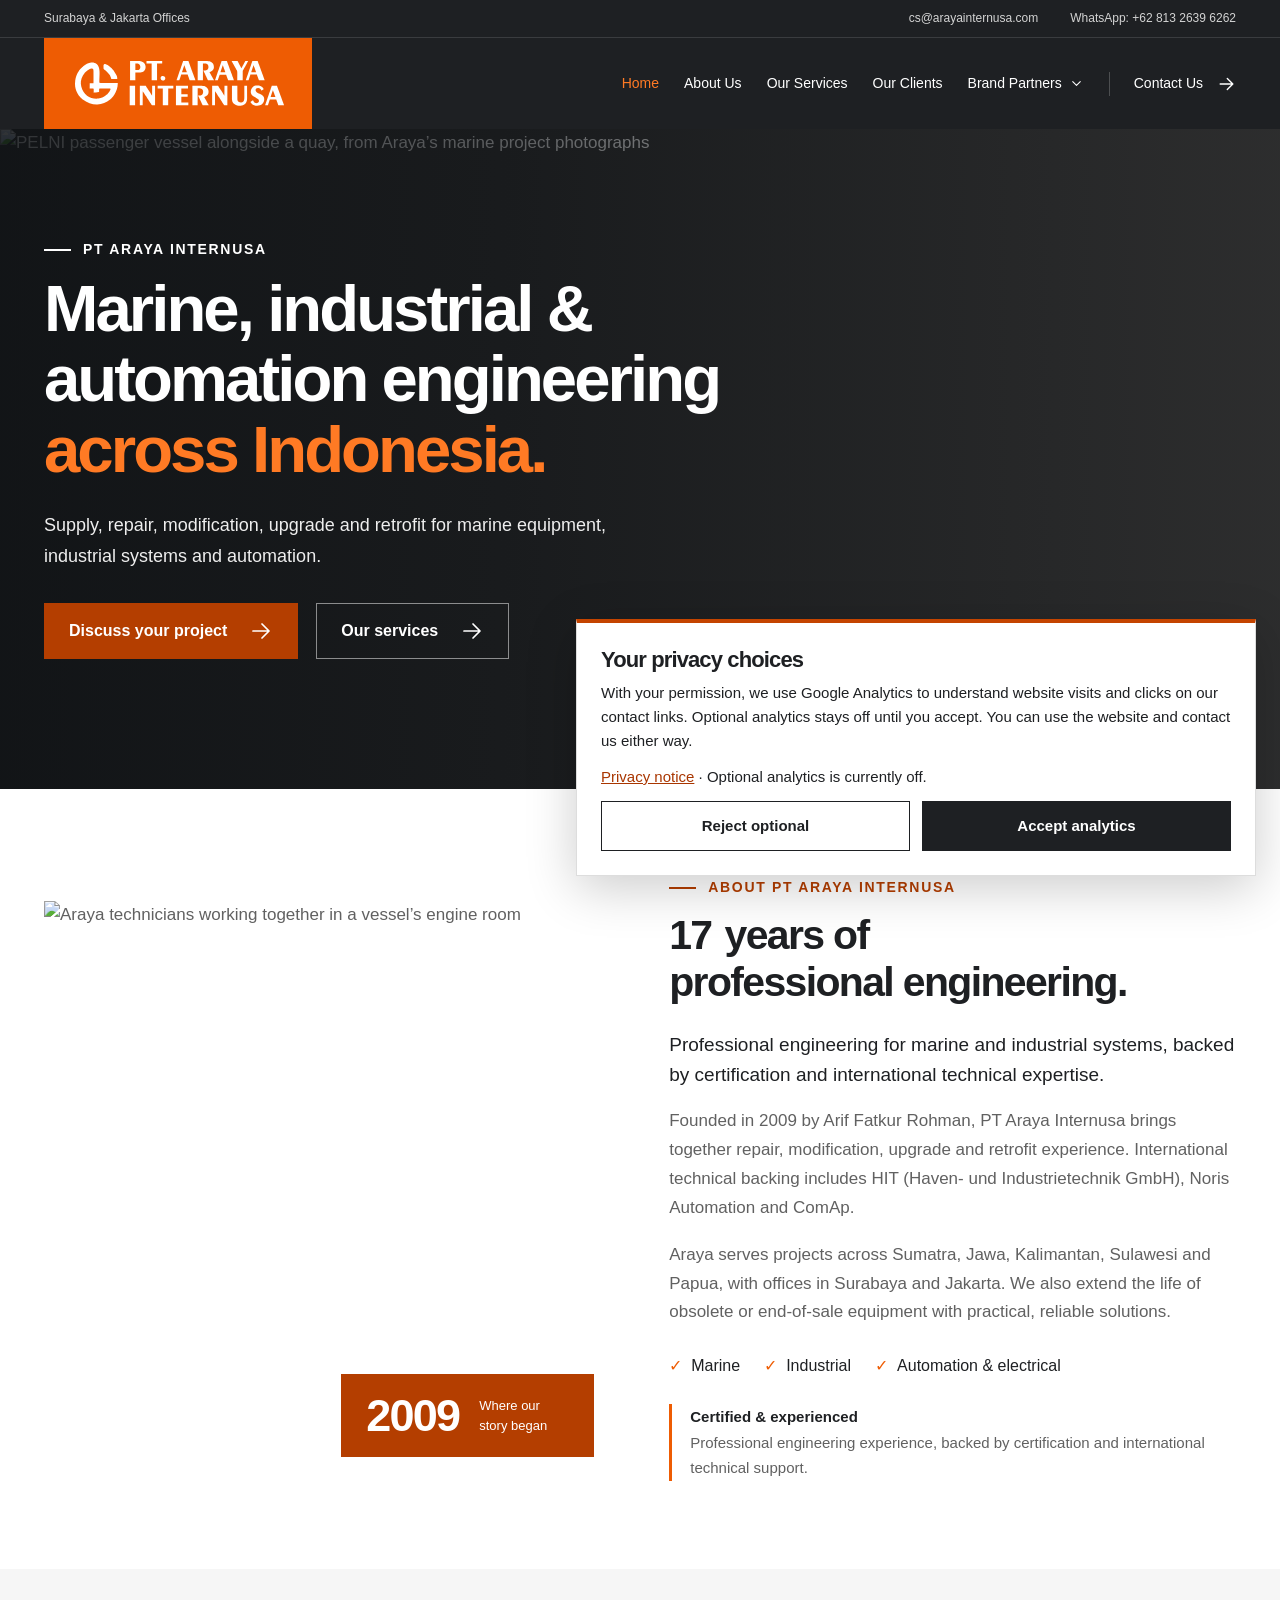
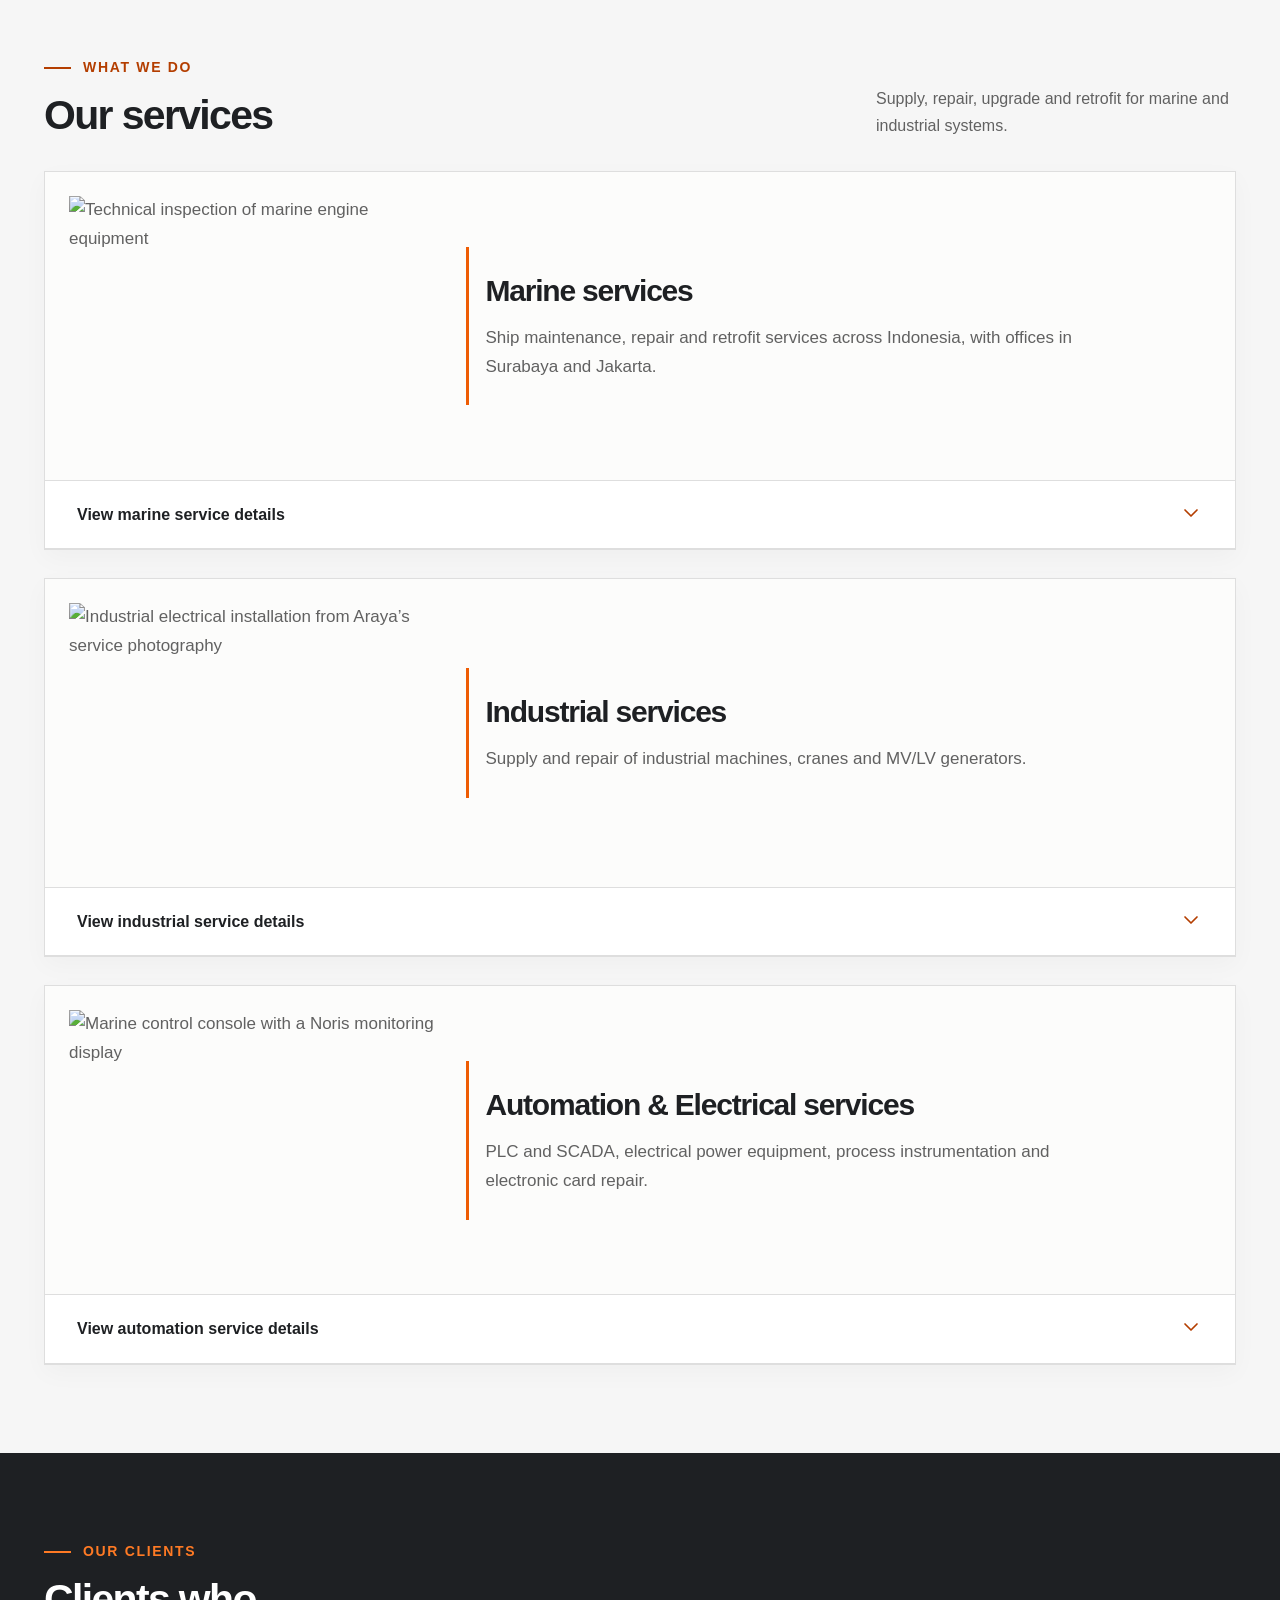
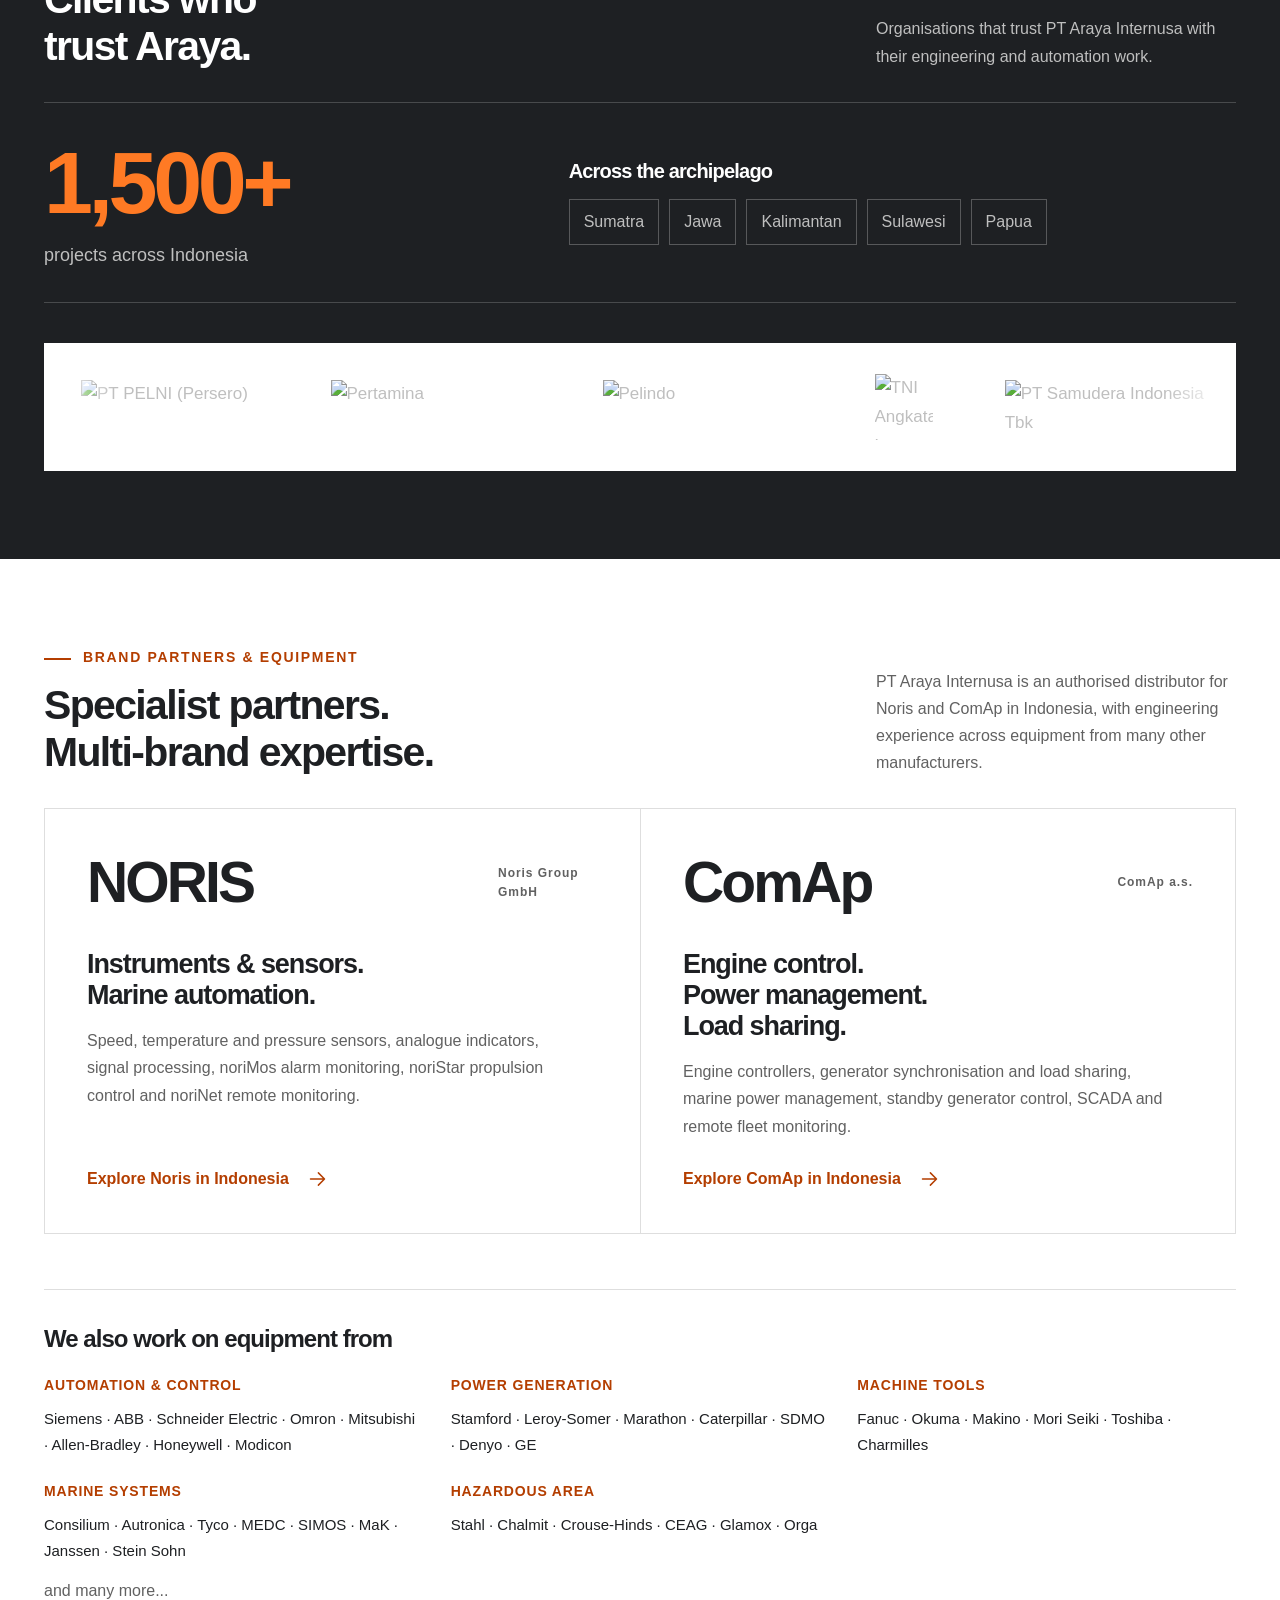
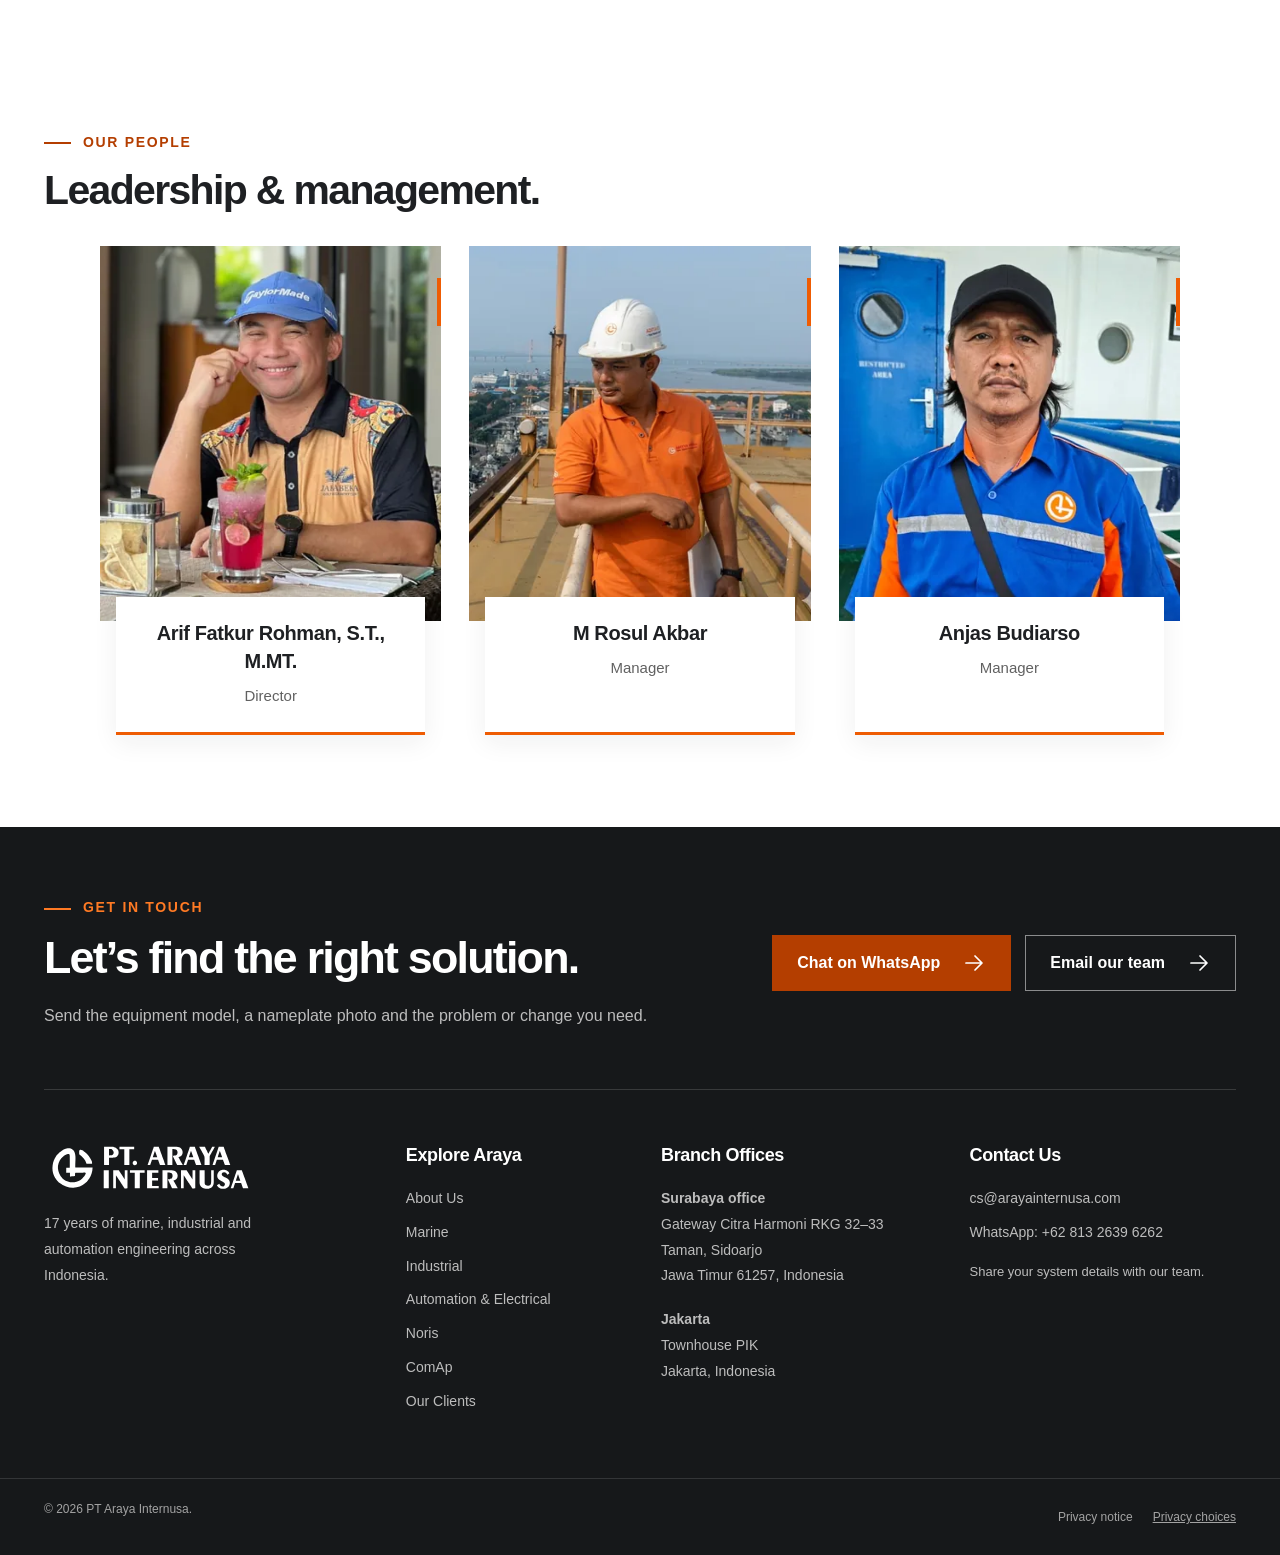
==== commit cb140da6: "Update nationwide service coverage and WhatsApp contact details" ====
--- a/public/index.html
+++ b/public/index.html
@@ -4,13 +4,13 @@
   <meta charset="utf-8"><meta name="viewport" content="width=device-width, initial-scale=1">
   <script>document.documentElement.classList.add('js')</script>
   <title>Marine &amp; Industrial Automation Indonesia | Araya Internusa</title>
-  <meta name="description" content="Marine and industrial engineering in Indonesia: ship systems, engine control, generators and PLC/SCADA. Authorised Noris and ComAp distributor.">
+  <meta name="description" content="Ship maintenance, repair and retrofit across Indonesia. Offices in Surabaya and Jakarta. Marine engineering and authorised Noris and ComAp distributor.">
   <meta name="robots" content="noindex, nofollow">
   <meta name="theme-color" content="#1e2023">
   <link rel="canonical" href="https://hakiimm8.github.io/arayaweb/">
   <meta property="og:site_name" content="PT Araya Internusa">
   <meta property="og:title" content="Marine &amp; Industrial Automation Indonesia | Araya Internusa">
-  <meta property="og:description" content="Marine and industrial engineering in Indonesia: ship systems, engine control, generators and PLC/SCADA. Authorised Noris and ComAp distributor.">
+  <meta property="og:description" content="Ship maintenance, repair and retrofit across Indonesia. Offices in Surabaya and Jakarta. Marine engineering and authorised Noris and ComAp distributor.">
   <meta property="og:type" content="website"><meta property="og:url" content="https://hakiimm8.github.io/arayaweb/">
   <meta property="og:image" content="https://hakiimm8.github.io/arayaweb/assets/images/og-araya.jpg"><meta property="og:image:width" content="1200"><meta property="og:image:height" content="630">
   <meta name="twitter:card" content="summary_large_image">
@@ -23,7 +23,7 @@
   <script src="./assets/company-date.js?v=125678347e" defer></script>
   <script src="./assets/site.js?v=9bcf9e2e0d" defer></script>
   <script src="./assets/measurement.js?v=667ec980f7" data-measurement="preview" defer></script>
-  <script type="application/ld+json">{"@context": "https://schema.org", "@graph": [{"@type": "ProfessionalService", "@id": "https://hakiimm8.github.io/arayaweb/#organization", "name": "PT Araya Internusa", "alternateName": "Araya Internusa", "url": "https://arayainternusa.co.id/araya/", "logo": "https://hakiimm8.github.io/arayaweb/assets/images/araya-icon.svg", "image": "https://hakiimm8.github.io/arayaweb/assets/images/og-araya.jpg", "description": "Marine, industrial and automation engineering company serving Indonesia: supply, repair, modification, upgrade and retrofit.", "email": "cs@arayainternusa.com", "telephone": "+62-31-7877990", "foundingDate": "2009", "founder": {"@type": "Person", "name": "Arif Fatkur Rohman"}, "address": {"@type": "PostalAddress", "streetAddress": "Gateway Citra Harmoni RKG 32–33", "addressLocality": "Taman, Sidoarjo", "addressRegion": "Jawa Timur", "postalCode": "61257", "addressCountry": "ID"}, "location": [{"@type": "Place", "name": "Sidoarjo branch office", "address": {"@type": "PostalAddress", "streetAddress": "Gateway Citra Harmoni RKG 32–33", "addressLocality": "Taman, Sidoarjo", "addressRegion": "Jawa Timur", "postalCode": "61257", "addressCountry": "ID"}}, {"@type": "Place", "name": "Jakarta branch office — Townhouse PIK", "address": {"@type": "PostalAddress", "streetAddress": "Townhouse PIK", "addressLocality": "Jakarta", "addressCountry": "ID"}}], "openingHoursSpecification": {"@type": "OpeningHoursSpecification", "dayOfWeek": ["Monday", "Tuesday", "Wednesday", "Thursday", "Friday", "Saturday"], "opens": "08:00", "closes": "17:00"}, "areaServed": {"@type": "Country", "name": "Indonesia"}, "knowsAbout": ["Marine automation", "Alarm monitoring systems", "Ship electrical systems", "Engine overhaul and control", "Generator synchronisation and load sharing", "Water-level and cargo monitoring", "PLC and SCADA", "Industrial machinery repair", "Crane repair", "Hazardous-area electrical equipment", "Noris", "ComAp"]}, {"@type": "WebSite", "@id": "https://hakiimm8.github.io/arayaweb/#website", "name": "PT Araya Internusa", "url": "https://hakiimm8.github.io/arayaweb/", "publisher": {"@id": "https://hakiimm8.github.io/arayaweb/#organization"}}, {"@type": "Service", "name": "Marine engineering services", "serviceType": "Marine", "url": "https://hakiimm8.github.io/arayaweb/#marine-services", "provider": {"@id": "https://hakiimm8.github.io/arayaweb/#organization"}, "areaServed": {"@type": "Country", "name": "Indonesia"}, "description": "Marine engineering in Indonesia: fire alarm and AMS, engine overhaul and control, generator synchronisation, steering, cargo monitoring and system retrofit."}, {"@type": "Service", "name": "Industrial engineering services", "serviceType": "Industrial", "url": "https://hakiimm8.github.io/arayaweb/#industrial-services", "provider": {"@id": "https://hakiimm8.github.io/arayaweb/#organization"}, "areaServed": {"@type": "Country", "name": "Indonesia"}, "description": "Supply and repair of CNC, wire-cut and EDM machines, overhead and portal cranes, MV/LV generators and production machinery across Indonesia."}, {"@type": "Service", "name": "Automation & Electrical engineering services", "serviceType": "Automation & Electrical", "url": "https://hakiimm8.github.io/arayaweb/#automation-services", "provider": {"@id": "https://hakiimm8.github.io/arayaweb/#organization"}, "areaServed": {"@type": "Country", "name": "Indonesia"}, "description": "PLC and SCADA software, switchboards and MCC, VFDs, hazardous-area equipment, protection relays and electronic card repair across Indonesia."}]}</script>
+  <script type="application/ld+json">{"@context": "https://schema.org", "@graph": [{"@type": "ProfessionalService", "@id": "https://hakiimm8.github.io/arayaweb/#organization", "name": "PT Araya Internusa", "alternateName": "Araya Internusa", "url": "https://arayainternusa.co.id/araya/", "logo": "https://hakiimm8.github.io/arayaweb/assets/images/araya-icon.svg", "image": "https://hakiimm8.github.io/arayaweb/assets/images/og-araya.jpg", "description": "Marine, industrial and automation engineering company serving Indonesia: supply, repair, modification, upgrade and retrofit.", "email": "cs@arayainternusa.com", "telephone": "+6281326396262", "foundingDate": "2009", "founder": {"@type": "Person", "name": "Arif Fatkur Rohman"}, "address": {"@type": "PostalAddress", "streetAddress": "Gateway Citra Harmoni RKG 32–33", "addressLocality": "Taman, Sidoarjo", "addressRegion": "Jawa Timur", "postalCode": "61257", "addressCountry": "ID"}, "location": [{"@type": "Place", "name": "Surabaya office — Sidoarjo", "address": {"@type": "PostalAddress", "streetAddress": "Gateway Citra Harmoni RKG 32–33", "addressLocality": "Taman, Sidoarjo", "addressRegion": "Jawa Timur", "postalCode": "61257", "addressCountry": "ID"}}, {"@type": "Place", "name": "Jakarta branch office — Townhouse PIK", "address": {"@type": "PostalAddress", "streetAddress": "Townhouse PIK", "addressLocality": "Jakarta", "addressCountry": "ID"}}], "areaServed": {"@type": "Country", "name": "Indonesia"}, "knowsAbout": ["Marine automation", "Alarm monitoring systems", "Ship electrical systems", "Engine overhaul and control", "Generator synchronisation and load sharing", "Water-level and cargo monitoring", "PLC and SCADA", "Industrial machinery repair", "Crane repair", "Hazardous-area electrical equipment", "Noris", "ComAp"]}, {"@type": "WebSite", "@id": "https://hakiimm8.github.io/arayaweb/#website", "name": "PT Araya Internusa", "url": "https://hakiimm8.github.io/arayaweb/", "publisher": {"@id": "https://hakiimm8.github.io/arayaweb/#organization"}}, {"@type": "Service", "name": "Marine engineering services", "serviceType": "Marine", "url": "https://hakiimm8.github.io/arayaweb/#marine-services", "provider": {"@id": "https://hakiimm8.github.io/arayaweb/#organization"}, "areaServed": {"@type": "Country", "name": "Indonesia"}, "description": "Ship maintenance, repair and retrofit across Indonesia, with offices in Surabaya and Jakarta. Electrical, mechanical and automation systems for ships."}, {"@type": "Service", "name": "Industrial engineering services", "serviceType": "Industrial", "url": "https://hakiimm8.github.io/arayaweb/#industrial-services", "provider": {"@id": "https://hakiimm8.github.io/arayaweb/#organization"}, "areaServed": {"@type": "Country", "name": "Indonesia"}, "description": "Supply and repair of CNC, wire-cut and EDM machines, overhead and portal cranes, MV/LV generators and production machinery across Indonesia."}, {"@type": "Service", "name": "Automation & Electrical engineering services", "serviceType": "Automation & Electrical", "url": "https://hakiimm8.github.io/arayaweb/#automation-services", "provider": {"@id": "https://hakiimm8.github.io/arayaweb/#organization"}, "areaServed": {"@type": "Country", "name": "Indonesia"}, "description": "PLC and SCADA software, switchboards and MCC, VFDs, hazardous-area equipment, protection relays and electronic card repair across Indonesia."}]}</script>
 </head>
 <body>
 <a class="skip-link" href="#main">Skip to content</a>
@@ -34,7 +34,7 @@
   <div class="consent-actions"><button type="button" data-consent-action="reject">Reject optional</button><button type="button" data-consent-action="accept">Accept analytics</button></div>
 </section>
 <header class="site-header">
-  <div class="utility"><div class="container utility-inner"><span>Sidoarjo &amp; Jakarta · Indonesia · Mon–Sat 08.00–17.00</span><a data-contact-location="utility" href="mailto:cs@arayainternusa.com">cs@arayainternusa.com</a><a data-contact-location="utility" href="tel:+62317877990">+62 (031) 7877990</a></div></div>
+  <div class="utility"><div class="container utility-inner"><span>Surabaya &amp; Jakarta Offices</span><a data-contact-location="utility" href="mailto:cs@arayainternusa.com">cs@arayainternusa.com</a><a data-contact-location="utility" href="https://wa.me/6281326396262?text=Hello%20Araya%2C%20I%20would%20like%20to%20discuss%20a%20project.">WhatsApp: +62 813 2639 6262</a></div></div>
   <div class="container navigation">
     <a class="brand" href="./index.html" aria-label="PT Araya Internusa home"><img src="./assets/images/araya-logo.svg" alt="PT Araya Internusa" width="4165" height="961"></a>
     <button class="menu-toggle" type="button" aria-expanded="false" aria-controls="main-navigation"><span>Menu</span><svg viewBox="0 0 24 24" aria-hidden="true"><path d="M3 6h18M3 12h18M3 18h18"/></svg></button>
@@ -54,13 +54,13 @@
 <section class="section about" id="about"><div class="container about-grid">
   <div class="about-heading"><p class="eyebrow">ABOUT PT ARAYA INTERNUSA</p><h2><span class="company-age-copy"><span data-count data-company-age>17</span> years of<br></span>professional engineering.</h2></div>
   <div class="about-media"><img src="./assets/images/team.webp" alt="Araya technicians working together in a vessel’s engine room" width="600" height="600" loading="eager" fetchpriority="low" decoding="async"><div class="since"><strong>2009</strong><span>Where our story began</span></div></div>
-  <div class="about-copy"><p class="lead">Professional engineering for marine and industrial systems, backed by certification and international technical expertise.</p><p>Founded in 2009 by Arif Fatkur Rohman, PT Araya Internusa brings together repair, modification, upgrade and retrofit experience. International technical backing includes HIT (Haven- und Industrietechnik GmbH), Noris Automation and ComAp.</p><p>Araya serves projects across Sumatra, Jawa, Kalimantan, Sulawesi and Papua, with branch offices in Sidoarjo and Jakarta. We also extend the life of obsolete or end-of-sale equipment with practical, reliable solutions.</p><div class="scope-list"><span>Marine</span><span>Industrial</span><span>Automation &amp; electrical</span></div><p class="working-practice"><strong>Certified &amp; experienced</strong><br>Professional engineering experience, backed by certification and international technical support.</p></div>
+  <div class="about-copy"><p class="lead">Professional engineering for marine and industrial systems, backed by certification and international technical expertise.</p><p>Founded in 2009 by Arif Fatkur Rohman, PT Araya Internusa brings together repair, modification, upgrade and retrofit experience. International technical backing includes HIT (Haven- und Industrietechnik GmbH), Noris Automation and ComAp.</p><p>Araya serves projects across Sumatra, Jawa, Kalimantan, Sulawesi and Papua, with offices in Surabaya and Jakarta. We also extend the life of obsolete or end-of-sale equipment with practical, reliable solutions.</p><div class="scope-list"><span>Marine</span><span>Industrial</span><span>Automation &amp; electrical</span></div><p class="working-practice"><strong>Certified &amp; experienced</strong><br>Professional engineering experience, backed by certification and international technical support.</p></div>
 </div></section>
 <section class="section section-muted" id="services"><div class="container">
   <div class="section-heading"><div><p class="eyebrow">WHAT WE DO</p><h2>Our services</h2></div><p>Supply, repair, upgrade and retrofit for marine and industrial systems.</p></div>
   <div class="landing-services"><article class="service-feature" id="marine-services" aria-labelledby="marine-heading">
     <div class="service-feature-intro"><figure class="service-photo"><img src="./assets/images/marine.webp" alt="Technical inspection of marine engine equipment" width="767" height="883" loading="eager" fetchpriority="low" decoding="async"></figure>
-    <div class="service-feature-copy"><h3 id="marine-heading">Marine services</h3><p>Supply and repair of electrical, mechanical and automation systems on board.</p></div></div>
+    <div class="service-feature-copy"><h3 id="marine-heading">Marine services</h3><p>Ship maintenance, repair and retrofit services across Indonesia, with offices in Surabaya and Jakarta.</p></div></div>
     <details class="service-detail" id="marine-details"><summary><span>View marine service details</span><svg class="disclosure-chevron" viewBox="0 0 24 24" aria-hidden="true"><path d="m6 9 6 6 6-6"/></svg></summary>
     <div class="service-detail-body" id="marine-equipment"><div class="scope-details"><article class="scope-detail" id="marine-alarms"><h4>Fire alarm, general alarm &amp; AMS</h4><p>Supply, repair and retrofit of marine fire alarms, general alarms and alarm monitoring systems.</p></article><article class="scope-detail" id="marine-safety"><h4>Engine safety devices</h4><p>Supply and repair of safety, alarm and shutdown systems for main and auxiliary engines.</p></article><article class="scope-detail" id="marine-engines"><h4>Engine overhaul, control &amp; monitoring</h4><p>Engine overhaul, repair, control and monitoring for marine propulsion and auxiliary systems.</p></article><article class="scope-detail" id="marine-generators"><h4>Generator control &amp; synchronisation</h4><p>Supply and repair of marine generators, including automatic start/stop, synchronisation and load sharing.</p></article><article class="scope-detail" id="marine-propulsion"><h4>Steering, manoeuvring, CPP &amp; bow thrusters</h4><p>Repair and retrofit of steering, manoeuvring, controllable-pitch propeller and bow-thruster control systems.</p></article><article class="scope-detail" id="marine-navigation"><h4>Navigation &amp; public address</h4><p>Service and repair of marine navigation and public-address equipment.</p></article><article class="scope-detail" id="marine-automation"><h4>Electrical panels, PLC &amp; SCADA</h4><p>Repair and retrofit of marine electrical installations, control panels, PLC, HMI and SCADA systems.</p></article><article class="scope-detail" id="marine-water-level"><h4>Water-level monitoring</h4><p>Supply, replacement and integration of water-level monitoring systems for tanks and bilges.</p></article><article class="scope-detail" id="marine-cargo-monitoring"><h4>Cargo monitoring systems</h4><p>Supply, repair and retrofit of cargo monitoring systems and related sensors.</p></article><article class="scope-detail" id="marine-cranes"><h4>Deck cranes &amp; deck machinery</h4><p>Supply and repair of deck cranes, deck machinery and their control systems.</p></article><article class="scope-detail" id="marine-hvac"><h4>AC &amp; refrigeration systems</h4><p>Supply and repair of marine air-conditioning and refrigeration systems.</p></article><article class="scope-detail" id="marine-retrofit"><h4>Retrofit of obsolete systems</h4><p>Modification, upgrade and retrofit of obsolete marine equipment and control systems.</p></article></div></div></details></article><article class="service-feature" id="industrial-services" aria-labelledby="industrial-heading">
     <div class="service-feature-intro"><figure class="service-photo"><img src="./assets/images/industrial.webp" alt="Industrial electrical installation from Araya’s service photography" width="767" height="883" loading="eager" fetchpriority="low" decoding="async"></figure>
@@ -92,8 +92,8 @@
   <div class="container footer-grid">
     <div class="footer-company"><img src="./assets/images/araya-logo.svg" alt="PT Araya Internusa" width="4165" height="961" loading="lazy"><p><span class="company-age-copy"><span data-company-age>17</span> years of </span>marine, industrial and automation engineering across Indonesia.</p></div>
     <div><h3>Explore Araya</h3><a href="./index.html#about">About Us</a><a href="./index.html#marine-services">Marine</a><a href="./index.html#industrial-services">Industrial</a><a href="./index.html#automation-services">Automation &amp; Electrical</a><a href="./noris/">Noris</a><a href="./comap/">ComAp</a><a href="./index.html#clients">Our Clients</a></div>
-    <div><h3>Branch Offices</h3><p><strong>Sidoarjo</strong><a href="https://www.google.com/maps/search/?api=1&query=Gateway%20Citra%20Harmoni%20RKG%2032-33%2C%20Taman%2C%20Sidoarjo">Gateway Citra Harmoni RKG 32–33<br>Taman, Sidoarjo<br>Jawa Timur 61257, Indonesia</a></p><p><strong>Jakarta</strong><a href="https://www.google.com/maps/search/?api=1&query=Townhouse%20PIK%2C%20Jakarta">Townhouse PIK<br>Jakarta, Indonesia</a></p><p class="contact-note">Mon–Sat, 08.00–17.00 WIB</p></div>
-    <div><h3>Contact Us</h3><a data-contact-location="footer" href="mailto:cs@arayainternusa.com">cs@arayainternusa.com</a><a data-contact-location="footer" href="tel:+62317877990">+62 (031) 7877990</a><a data-contact-location="footer" href="https://wa.me/6281326396262?text=Hello%20Araya%2C%20I%20would%20like%20to%20discuss%20a%20project.">WhatsApp: +62 813 2639 6262</a><p class="contact-note">Share your system details with our team.</p></div>
+    <div><h3>Branch Offices</h3><p><strong>Surabaya office</strong><a href="https://www.google.com/maps/search/?api=1&query=Gateway%20Citra%20Harmoni%20RKG%2032-33%2C%20Taman%2C%20Sidoarjo">Gateway Citra Harmoni RKG 32–33<br>Taman, Sidoarjo<br>Jawa Timur 61257, Indonesia</a></p><p><strong>Jakarta</strong><a href="https://www.google.com/maps/search/?api=1&query=Townhouse%20PIK%2C%20Jakarta">Townhouse PIK<br>Jakarta, Indonesia</a></p></div>
+    <div><h3>Contact Us</h3><a data-contact-location="footer" href="mailto:cs@arayainternusa.com">cs@arayainternusa.com</a><a data-contact-location="footer" href="https://wa.me/6281326396262?text=Hello%20Araya%2C%20I%20would%20like%20to%20discuss%20a%20project.">WhatsApp: +62 813 2639 6262</a><p class="contact-note">Share your system details with our team.</p></div>
   </div>
 </section>
 <footer class="copyright"><div class="container"><span>© <span class="company-age-copy" data-current-year>2026</span> PT Araya Internusa.</span><div class="privacy-links"><a href="./privacy/">Privacy notice</a><button class="privacy-choice" type="button" data-consent-action="open">Privacy choices</button></div></div></footer>
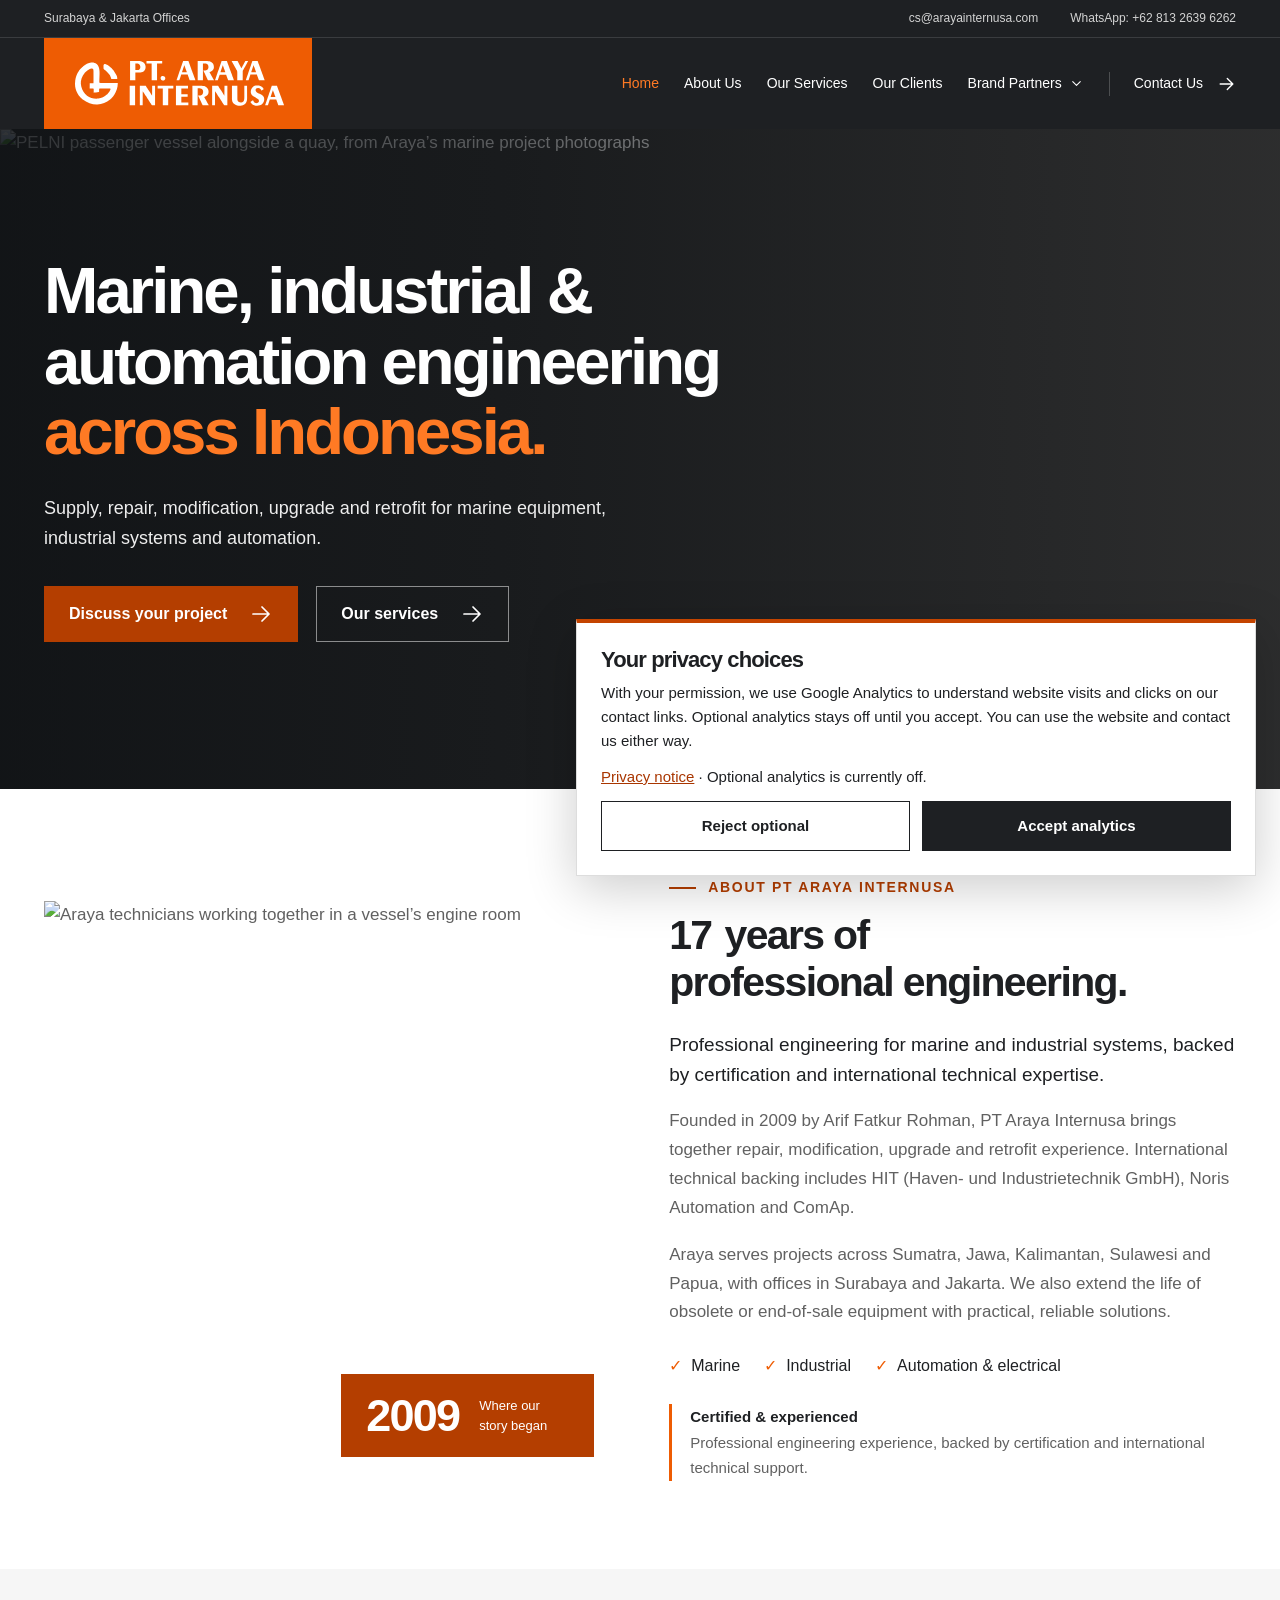
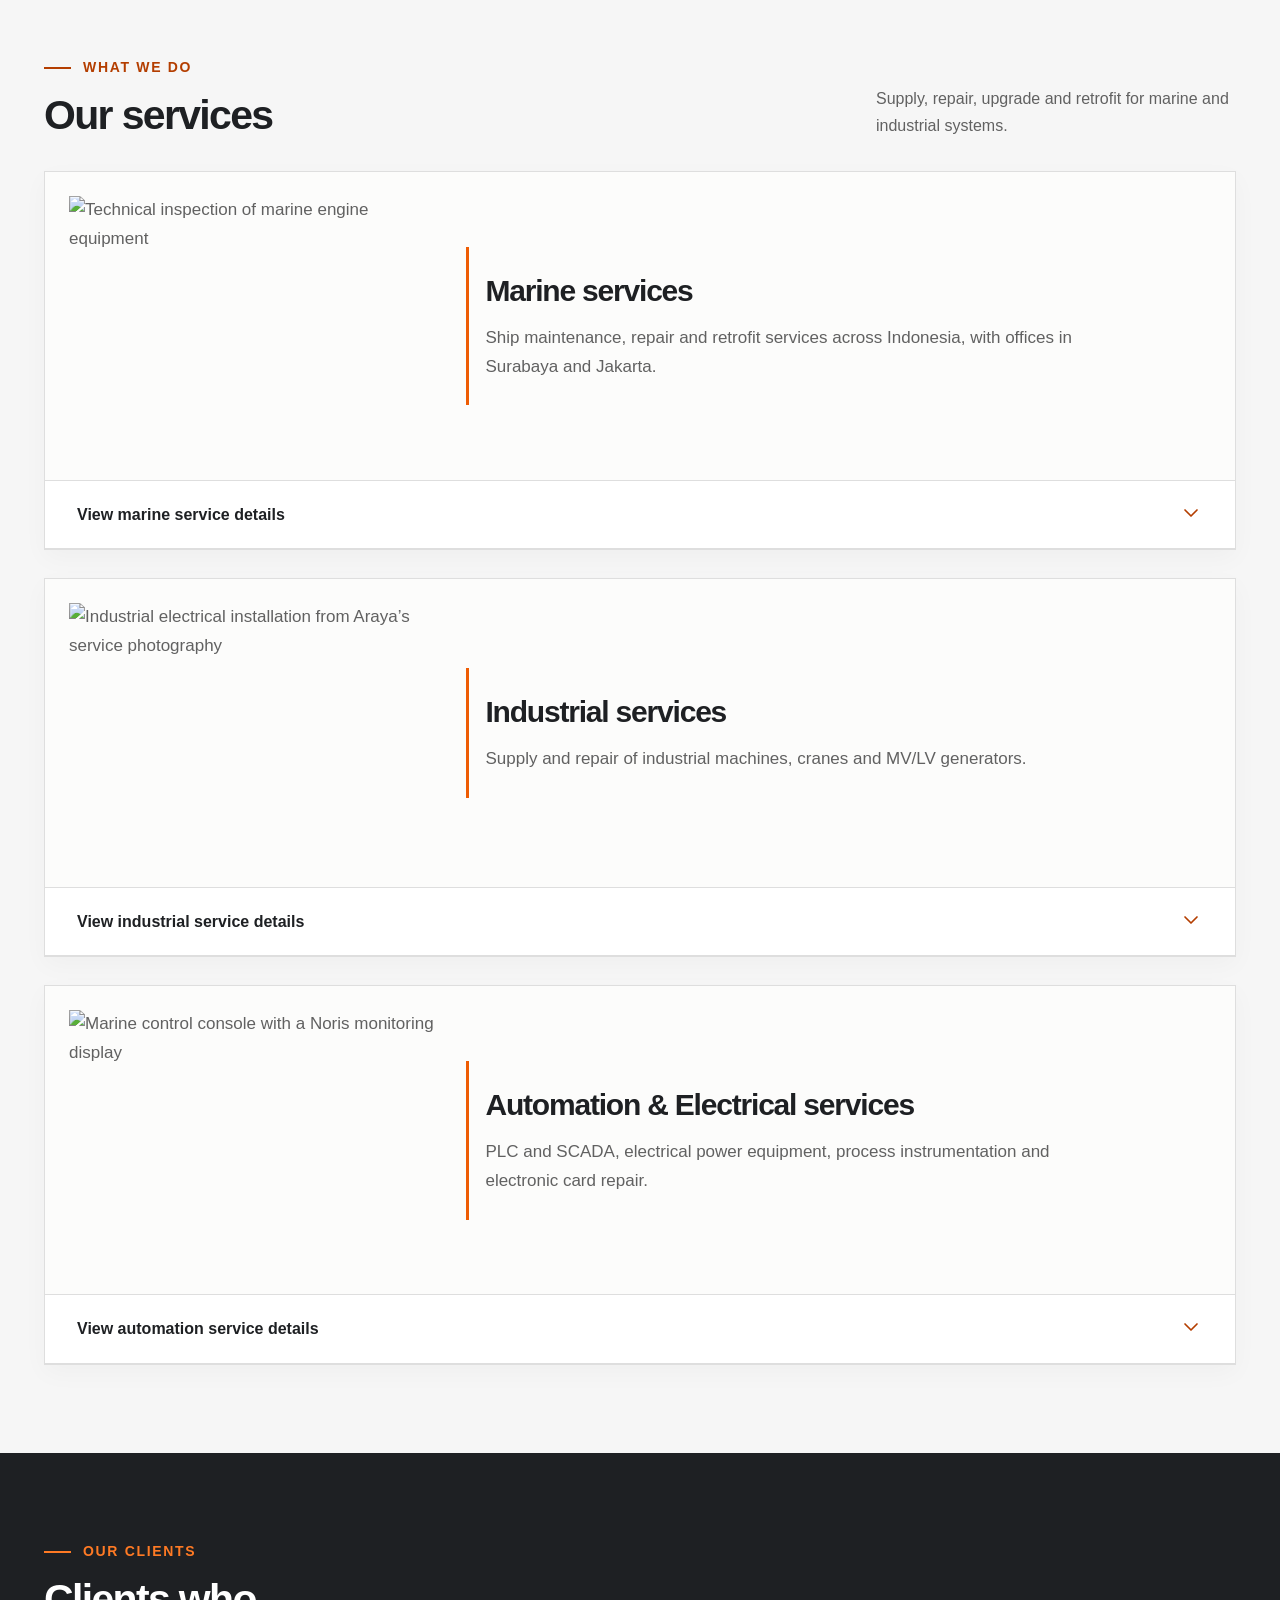
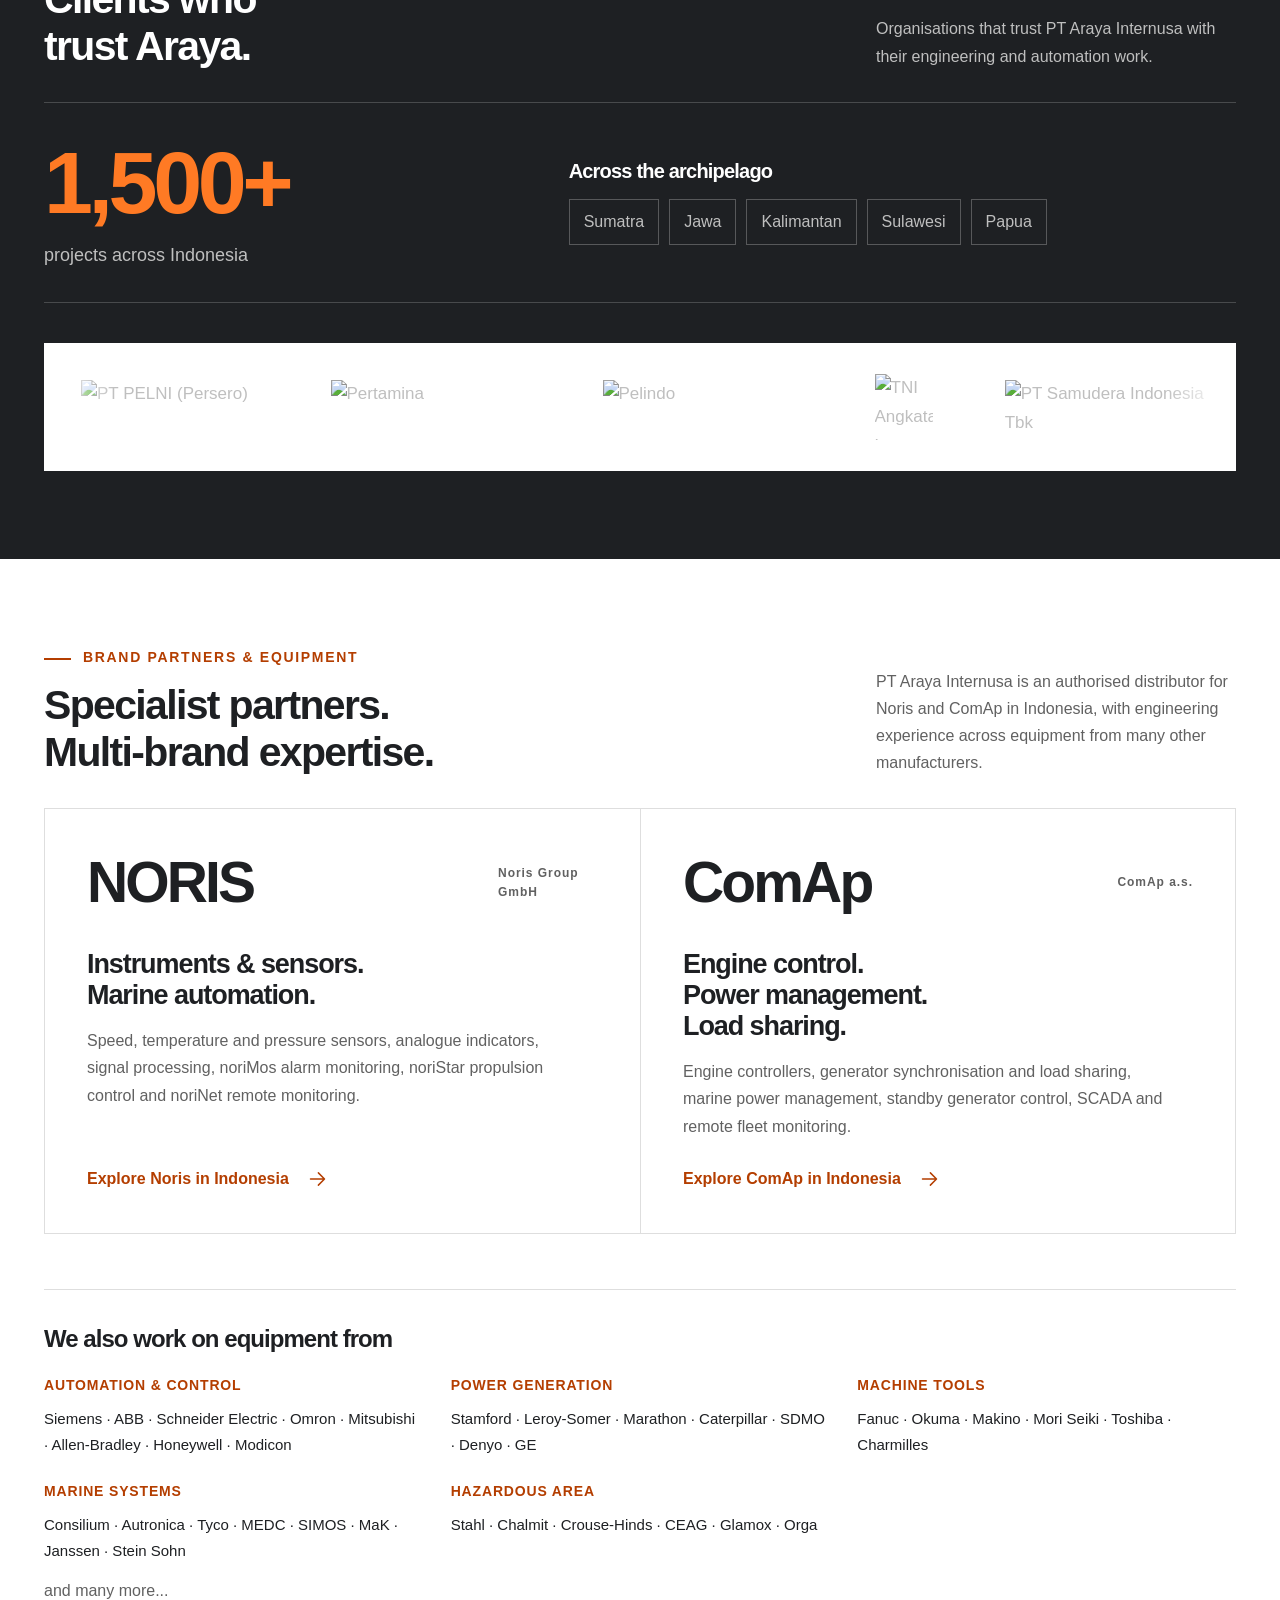
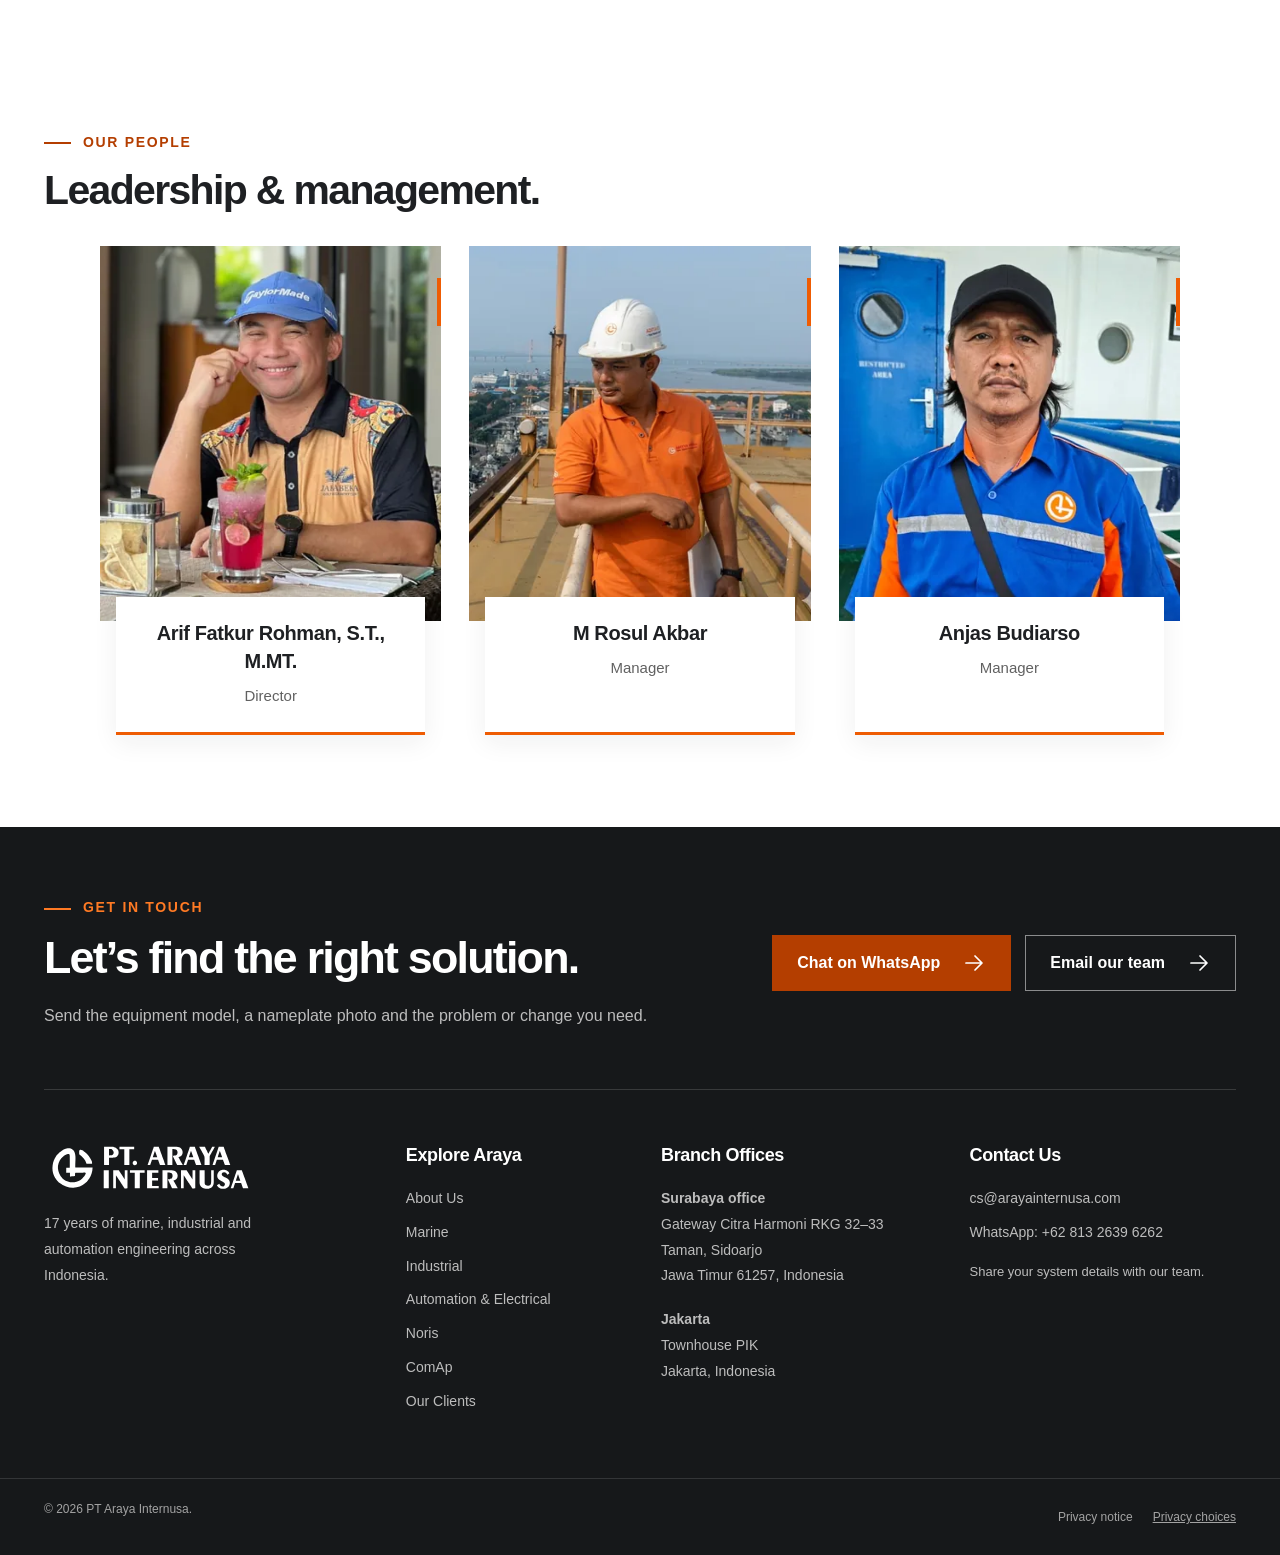
==== commit 2ce7ccce: "Smooth navigation and hero motion and clean mobile header" ====
--- a/public/index.html
+++ b/public/index.html
@@ -18,10 +18,10 @@
   <link rel="icon" type="image/svg+xml" sizes="any" href="./assets/images/araya-icon.svg?v=b778df4fcd">
   <link rel="preload" href="./assets/fonts/space-grotesk.woff2" as="font" type="font/woff2" crossorigin>
   <link rel="preload" as="image" href="./assets/images/ship-1400.webp" imagesrcset="./assets/images/ship-800.webp 800w, ./assets/images/ship-1400.webp 1400w" imagesizes="100vw" fetchpriority="high">
-  <link rel="stylesheet" href="./assets/site.css?v=2e17786487">
+  <link rel="stylesheet" href="./assets/site.css?v=8c8e5b9b1f">
   <link rel="stylesheet" href="./assets/measurement.css?v=b366c273af">
   <script src="./assets/company-date.js?v=125678347e" defer></script>
-  <script src="./assets/site.js?v=9bcf9e2e0d" defer></script>
+  <script src="./assets/site.js?v=10c420f9b8" defer></script>
   <script src="./assets/measurement.js?v=667ec980f7" data-measurement="preview" defer></script>
   <script type="application/ld+json">{"@context": "https://schema.org", "@graph": [{"@type": "ProfessionalService", "@id": "https://hakiimm8.github.io/arayaweb/#organization", "name": "PT Araya Internusa", "alternateName": "Araya Internusa", "url": "https://arayainternusa.co.id/araya/", "logo": "https://hakiimm8.github.io/arayaweb/assets/images/araya-icon.svg", "image": "https://hakiimm8.github.io/arayaweb/assets/images/og-araya.jpg", "description": "Marine, industrial and automation engineering company serving Indonesia: supply, repair, modification, upgrade and retrofit.", "email": "cs@arayainternusa.com", "telephone": "+6281326396262", "foundingDate": "2009", "founder": {"@type": "Person", "name": "Arif Fatkur Rohman"}, "address": {"@type": "PostalAddress", "streetAddress": "Gateway Citra Harmoni RKG 32–33", "addressLocality": "Taman, Sidoarjo", "addressRegion": "Jawa Timur", "postalCode": "61257", "addressCountry": "ID"}, "location": [{"@type": "Place", "name": "Surabaya office — Sidoarjo", "address": {"@type": "PostalAddress", "streetAddress": "Gateway Citra Harmoni RKG 32–33", "addressLocality": "Taman, Sidoarjo", "addressRegion": "Jawa Timur", "postalCode": "61257", "addressCountry": "ID"}}, {"@type": "Place", "name": "Jakarta branch office — Townhouse PIK", "address": {"@type": "PostalAddress", "streetAddress": "Townhouse PIK", "addressLocality": "Jakarta", "addressCountry": "ID"}}], "areaServed": {"@type": "Country", "name": "Indonesia"}, "knowsAbout": ["Marine automation", "Alarm monitoring systems", "Ship electrical systems", "Engine overhaul and control", "Generator synchronisation and load sharing", "Water-level and cargo monitoring", "PLC and SCADA", "Industrial machinery repair", "Crane repair", "Hazardous-area electrical equipment", "Noris", "ComAp"]}, {"@type": "WebSite", "@id": "https://hakiimm8.github.io/arayaweb/#website", "name": "PT Araya Internusa", "url": "https://hakiimm8.github.io/arayaweb/", "publisher": {"@id": "https://hakiimm8.github.io/arayaweb/#organization"}}, {"@type": "Service", "name": "Marine engineering services", "serviceType": "Marine", "url": "https://hakiimm8.github.io/arayaweb/#marine-services", "provider": {"@id": "https://hakiimm8.github.io/arayaweb/#organization"}, "areaServed": {"@type": "Country", "name": "Indonesia"}, "description": "Ship maintenance, repair and retrofit across Indonesia, with offices in Surabaya and Jakarta. Electrical, mechanical and automation systems for ships."}, {"@type": "Service", "name": "Industrial engineering services", "serviceType": "Industrial", "url": "https://hakiimm8.github.io/arayaweb/#industrial-services", "provider": {"@id": "https://hakiimm8.github.io/arayaweb/#organization"}, "areaServed": {"@type": "Country", "name": "Indonesia"}, "description": "Supply and repair of CNC, wire-cut and EDM machines, overhead and portal cranes, MV/LV generators and production machinery across Indonesia."}, {"@type": "Service", "name": "Automation & Electrical engineering services", "serviceType": "Automation & Electrical", "url": "https://hakiimm8.github.io/arayaweb/#automation-services", "provider": {"@id": "https://hakiimm8.github.io/arayaweb/#organization"}, "areaServed": {"@type": "Country", "name": "Indonesia"}, "description": "PLC and SCADA software, switchboards and MCC, VFDs, hazardous-area equipment, protection relays and electronic card repair across Indonesia."}]}</script>
 </head>
@@ -48,7 +48,7 @@
 <section class="hero" aria-labelledby="hero-heading">
   <img class="hero-photo" src="./assets/images/ship-1400.webp" srcset="./assets/images/ship-800.webp 800w, ./assets/images/ship-1400.webp 1400w" sizes="100vw" alt="PELNI passenger vessel alongside a quay, from Araya’s marine project photographs" width="1400" height="784" fetchpriority="high">
   <div class="hero-shade"></div>
-  <div class="container hero-content"><p class="eyebrow">PT ARAYA INTERNUSA</p><h1 id="hero-heading">Marine, industrial &amp;<br>automation engineering<br><span>across Indonesia.</span></h1><p class="hero-description">Supply, repair, modification, upgrade and retrofit for marine equipment, industrial systems and automation.</p><div class="hero-actions"><a class="button" data-contact-location="hero" href="https://wa.me/6281326396262?text=Hello%20Araya%2C%20I%20would%20like%20to%20discuss%20a%20project.">Discuss your project <svg viewBox="0 0 24 24" aria-hidden="true"><path d="M4 12h15M13 5l7 7-7 7"/></svg></a><a class="button button-outline" href="#services">Our services <svg viewBox="0 0 24 24" aria-hidden="true"><path d="M4 12h15M13 5l7 7-7 7"/></svg></a></div></div>
+  <div class="container hero-content"><h1 id="hero-heading">Marine, industrial &amp;<br>automation engineering<br><span>across Indonesia.</span></h1><p class="hero-description">Supply, repair, modification, upgrade and retrofit for marine equipment, industrial systems and automation.</p><div class="hero-actions"><a class="button" data-contact-location="hero" href="https://wa.me/6281326396262?text=Hello%20Araya%2C%20I%20would%20like%20to%20discuss%20a%20project.">Discuss your project <svg viewBox="0 0 24 24" aria-hidden="true"><path d="M4 12h15M13 5l7 7-7 7"/></svg></a><a class="button button-outline" href="#services">Our services <svg viewBox="0 0 24 24" aria-hidden="true"><path d="M4 12h15M13 5l7 7-7 7"/></svg></a></div></div>
   <div class="hero-index" aria-hidden="true"><span data-count="1500" data-count-suffix="+">1,500+</span> / PROJECTS <span class="company-age-copy">OVER <span class="company-age" data-count data-company-age>17</span> YEARS</span></div>
 </section>
 <section class="section about" id="about"><div class="container about-grid">
--- a/public/assets/site.css
+++ b/public/assets/site.css
@@ -1,6 +1,6 @@
 @font-face{font-family:"Space Grotesk";src:url("./fonts/space-grotesk.woff2") format("woff2");font-style:normal;font-weight:300 700;font-display:swap}
-:root{--orange:#ee5c03;--orange-hover:#cb4800;--ink:#1e2023;--text:#616161;--muted:#f6f6f6;--line:#dedede;--white:#fff;--container:1240px;--space-section:105px;--space-component:30px;--type-caption:12px;--motion-fast:180ms;--motion-enter:450ms;--header-edge:91px;--index-height:0px}
-*{box-sizing:border-box}html{scroll-behavior:smooth;scroll-padding-top:calc(var(--header-edge) + var(--index-height) + 20px)}body{margin:0;font-family:"Space Grotesk",Arial,sans-serif;font-size:17px;line-height:1.7;color:var(--text);background:#fff}h1,h2,h3,h4,p,figure{margin:0}h1,h2,h3,h4{color:var(--ink);font-weight:700;line-height:1.15;letter-spacing:-.04em}h2{font-size:clamp(32px,3.8vw,49px)}h3{font-size:25px}p+p{margin-top:18px}a{color:inherit;text-decoration:none}button{font:inherit}img{display:block;max-width:100%;height:auto}svg{width:24px;height:24px;fill:none;stroke:currentColor;stroke-width:1.7;stroke-linecap:round;stroke-linejoin:round;flex:none}.container{width:min(var(--container),calc(100% - 88px));margin-inline:auto}.section{padding:var(--space-section) 0}.section-muted{background:var(--muted)}.eyebrow{color:var(--orange);font-size:14px;letter-spacing:.12em;font-weight:700;line-height:1.5;margin-bottom:18px}.eyebrow:before{content:"";display:inline-block;vertical-align:middle;width:27px;height:2px;margin-right:12px;background:currentColor}.lead{font-size:20px;color:var(--ink);line-height:1.55;margin:24px 0 18px}.text-link{display:inline-flex;align-items:center;gap:18px;color:var(--orange);font-weight:600;font-size:16px;line-height:1.4}.text-link svg{width:21px}.text-link:hover{color:var(--orange-hover)}.button{display:inline-flex;align-items:center;justify-content:center;gap:22px;min-height:56px;padding:15px 24px;background:var(--orange);border:1px solid var(--orange);color:#fff;font-size:16px;font-weight:600;line-height:1.4;transition:background .2s}.button:hover{background:var(--orange-hover);border-color:var(--orange-hover)}.button-outline{background:transparent;border-color:#ffffff80}.button-outline:hover{background:#ffffff14;border-color:#fff}a:focus-visible,button:focus-visible{outline:3px solid var(--orange);outline-offset:5px}.button:focus-visible{outline-color:#fff;box-shadow:0 0 0 7px var(--orange)}.skip-link{position:fixed;top:-100px;left:16px;z-index:99;background:#fff;color:var(--ink);padding:12px}.skip-link:focus{top:12px}
+:root{--orange:#ee5c03;--orange-hover:#cb4800;--ink:#1e2023;--text:#616161;--muted:#f6f6f6;--line:#dedede;--white:#fff;--container:1240px;--space-section:105px;--space-component:30px;--type-caption:12px;--motion-fast:280ms;--motion-enter:450ms;--header-edge:91px;--index-height:0px}
+*{box-sizing:border-box}html{scroll-behavior:smooth;scroll-padding-top:calc(var(--anchor-header, var(--header-edge)) + var(--index-height) + 20px)}body{margin:0;font-family:"Space Grotesk",Arial,sans-serif;font-size:17px;line-height:1.7;color:var(--text);background:#fff}h1,h2,h3,h4,p,figure{margin:0}h1,h2,h3,h4{color:var(--ink);font-weight:700;line-height:1.15;letter-spacing:-.04em}h2{font-size:clamp(32px,3.8vw,49px)}h3{font-size:25px}p+p{margin-top:18px}a{color:inherit;text-decoration:none}button{font:inherit}img{display:block;max-width:100%;height:auto}svg{width:24px;height:24px;fill:none;stroke:currentColor;stroke-width:1.7;stroke-linecap:round;stroke-linejoin:round;flex:none}.container{width:min(var(--container),calc(100% - 88px));margin-inline:auto}.section{padding:var(--space-section) 0}.section-muted{background:var(--muted)}.eyebrow{color:var(--orange);font-size:14px;letter-spacing:.12em;font-weight:700;line-height:1.5;margin-bottom:18px}.eyebrow:before{content:"";display:inline-block;vertical-align:middle;width:27px;height:2px;margin-right:12px;background:currentColor}.lead{font-size:20px;color:var(--ink);line-height:1.55;margin:24px 0 18px}.text-link{display:inline-flex;align-items:center;gap:18px;color:var(--orange);font-weight:600;font-size:16px;line-height:1.4}.text-link svg{width:21px}.text-link:hover{color:var(--orange-hover)}.button{display:inline-flex;align-items:center;justify-content:center;gap:22px;min-height:56px;padding:15px 24px;background:var(--orange);border:1px solid var(--orange);color:#fff;font-size:16px;font-weight:600;line-height:1.4;transition:background .2s}.button:hover{background:var(--orange-hover);border-color:var(--orange-hover)}.button-outline{background:transparent;border-color:#ffffff80}.button-outline:hover{background:#ffffff14;border-color:#fff}a:focus-visible,button:focus-visible{outline:3px solid var(--orange);outline-offset:5px}.button:focus-visible{outline-color:#fff;box-shadow:0 0 0 7px var(--orange)}.skip-link{position:fixed;top:-100px;left:16px;z-index:99;background:#fff;color:var(--ink);padding:12px}.skip-link:focus{top:12px}
 .site-header{background:var(--ink);color:#fff;position:relative;z-index:20}.utility{border-bottom:1px solid #ffffff20}.utility-inner{display:flex;justify-content:flex-end;gap:32px;font-size:12px;min-height:37px;align-items:center;color:#d3d3d3}.utility-inner span{margin-right:auto}.utility a:hover{color:#fff}.navigation{display:flex;align-items:center;min-height:91px;gap:36px}.brand{background:var(--orange);align-self:stretch;display:flex;align-items:center;padding:18px 22px;flex:none}.brand img{width:224px;height:auto}.main-nav{display:flex;align-items:center;justify-content:flex-end;gap:25px;flex:1;font-size:14px;font-weight:500;line-height:1.35}.main-nav>a{white-space:nowrap}.main-nav>a:hover{color:var(--orange)}.main-nav .nav-contact{border-left:1px solid #ffffff35;padding-left:24px;display:inline-flex;align-items:center;gap:14px}.nav-contact svg{width:19px}.menu-toggle{display:none;background:none;color:#fff;border:1px solid #ffffff50;padding:10px 13px;align-items:center;gap:10px;font-size:15px}
 .hero{position:relative;min-height:660px;display:flex;align-items:center;isolation:isolate;background:#343434;color:#fff}.hero-photo,.hero-shade{position:absolute;inset:0;width:100%;height:100%;z-index:-2;object-fit:cover}.hero-photo{object-position:58% 48%}.hero-shade{z-index:-1;background:linear-gradient(90deg,rgba(12,15,18,.85) 0%,rgba(12,15,18,.67) 40%,rgba(12,15,18,.18) 100%)}.hero-content{padding-block:68px 88px}.hero .eyebrow{color:#fff}.hero h1{color:#fff;font-size:clamp(42px,5.1vw,71px);line-height:1.08;letter-spacing:-.045em;max-width:840px}.hero h1 span{color:#ff7a24}.hero-description{font-size:18px;line-height:1.7;color:#eee;max-width:590px;margin-top:25px}.hero-actions{display:flex;flex-wrap:wrap;gap:18px;margin-top:32px}.hero-index{position:absolute;right:45px;bottom:30px;font-size:11px;letter-spacing:.14em;display:flex;align-items:center;gap:12px}.hero-index span{font-size:25px;font-weight:600;letter-spacing:0}.feature-strip{background:var(--ink);color:#bdbdbd}.feature-grid{display:grid;grid-template-columns:repeat(3,1fr);padding-block:35px}.feature-grid>div{display:flex;gap:18px;align-items:flex-start;padding:0 28px;border-right:1px solid #ffffff20}.feature-grid>div:first-child{padding-left:0}.feature-grid>div:last-child{border:0;padding-right:0}.feature-number{font-size:14px;color:var(--orange);font-weight:600;line-height:1.8}.feature-grid h2{color:#fff;font-size:21px;letter-spacing:-.03em;margin-bottom:7px}.feature-grid p{font-size:14px;line-height:1.6}
 .about-grid{display:grid;grid-template-columns:1fr 1.03fr;gap:75px;align-items:center}.about-media{position:relative;padding-right:22px;padding-bottom:28px}.about-media>img{width:100%;aspect-ratio:1;object-fit:cover}.since{position:absolute;bottom:0;right:0;background:var(--orange-readable);color:#fff;display:flex;align-items:center;gap:20px;padding:19px 25px}.since strong{font-size:45px;line-height:1;letter-spacing:-.04em}.since span{font-size:13px;max-width:90px;line-height:1.5}.scope-list{display:flex;flex-wrap:wrap;gap:24px;margin:25px 0}.scope-list span{color:var(--ink);font-size:16px;font-weight:500}.scope-list span:before{content:"✓";color:var(--orange);margin-right:9px}.section-heading{display:flex;align-items:flex-end;justify-content:space-between;gap:65px;margin-bottom:42px}.section-heading>p{max-width:360px;line-height:1.7;font-size:16px}.service-grid{display:grid;grid-template-columns:repeat(3,1fr);gap:25px}.service-card{position:relative;min-height:450px;overflow:hidden;background:var(--ink);color:#ddd;display:flex;align-items:flex-end}.service-card>img{position:absolute;inset:0;width:100%;height:100%;object-fit:cover;transition:transform .5s}.service-card:after{content:"";position:absolute;inset:0;background:linear-gradient(180deg,#1e202308 15%,#1e2023dd 65%,#1e2023 100%)}.service-card:hover>img{transform:scale(1.04)}.service-body{position:relative;z-index:1;padding:32px;width:100%}.service-number{display:inline-block;font-size:16px;font-weight:600;color:#fff;opacity:.8;margin-bottom:40px}.service-body h3{color:#fff;font-size:30px;margin-bottom:14px}.service-body p{font-size:15px;line-height:1.65;min-height:50px}.card-link{display:flex;align-items:center;justify-content:space-between;gap:12px;margin-top:24px;padding-top:18px;border-top:1px solid #ffffff40;font-size:14px;color:#fff}.card-link svg{width:19px;color:#ff7a24}.brand-grid{display:grid;grid-template-columns:1fr 1fr;border:1px solid var(--line)}.brand-panel{padding:42px}.brand-panel+article{border-left:1px solid var(--line)}.brand-name{font-size:57px;color:var(--ink);font-weight:700;line-height:1.1;letter-spacing:-.05em;display:flex;align-items:center;justify-content:space-between;gap:18px;margin-bottom:35px}.brand-name span{font-size:12px;font-weight:600;letter-spacing:.08em;color:var(--text);max-width:100px;line-height:1.6}.brand-panel h3{font-size:27px;margin-bottom:16px}.brand-panel p{font-size:16px;max-width:480px;margin-bottom:27px}.projects{background:var(--ink);color:#bfbfbf}.projects h2{color:#fff}.project-grid{display:grid;grid-template-columns:1.35fr 1fr;gap:28px}.project-grid figure>img{width:100%;height:330px;object-fit:cover}.project-grid figcaption{padding-top:24px}.project-grid figcaption span{font-size:12px;letter-spacing:.08em;text-transform:uppercase;color:#ff7a24}.project-grid h3{font-size:28px;margin-top:9px;color:#fff}
@@ -135,9 +135,9 @@
 .button:hover svg,.text-link:hover svg,.service-card:hover .card-link svg{transform:translateX(4px)}
 .connection-grid>a,.brand-panel{transition:background var(--motion-fast)}.connection-grid>a:hover{background:#f6f6f6}
 @media(prefers-reduced-motion:no-preference){
- .application-detail[open]>summary>span:first-child,.faq-list details[open]>p{animation:detail-enter 220ms ease-out}
- .diagram-viewer[open]{animation:detail-enter 180ms ease-out}
- .brand-toc-group[open]>ul{animation:detail-enter 280ms ease-out}
+ .application-detail[open]>summary>span:first-child,.faq-list details[open]>p{animation:detail-enter 400ms ease-out}
+ .diagram-viewer[open]{animation:detail-enter 350ms ease-out}
+ .brand-toc-group[open]>ul{animation:detail-enter 450ms ease-out}
  .hero{overflow:hidden}.hero-photo{animation:hero-drift 24s ease-in-out infinite alternate;transform-origin:60% 50%}
  .brand-toc-group{transition:border-color 180ms ease-out}.brand-toc-group:hover{border-color:var(--orange-readable)}
 }
@@ -164,7 +164,7 @@
 .service-equipment>summary:after{content:"+";color:var(--orange-readable);font-size:24px;line-height:1}.service-equipment[open]>summary:after{content:"−"}
 .service-equipment .equipment-list{margin-top:0;border:0}.service-detail-body .equipment-note h4{font-size:22px;margin-bottom:16px}
 @media(max-width:680px){.service-detail>summary{padding-block:23px;gap:18px}.service-detail>summary strong{font-size:23px}.service-detail>summary>span>span{font-size:15px}.service-detail-body .scope-detail h4{font-size:21px}.service-detail-body .button{font-size:14px;gap:14px;padding-inline:18px}}
-@media(prefers-reduced-motion:no-preference){.service-detail[open]>summary>span:first-child{animation:detail-enter 220ms ease-out}}
+@media(prefers-reduced-motion:no-preference){.service-detail[open]>summary>span:first-child{animation:detail-enter 400ms ease-out}}
 
 .company-age-copy{display:none}.dates-ready .company-age-copy{display:inline}.hero-index .company-age-copy{font:inherit}
 .service-brand-links{display:grid;grid-template-columns:1fr 1fr;gap:30px;margin-top:30px}.service-brand-links>a{border-top:1px solid var(--line);padding-top:24px}.service-brand-links strong{font-size:22px;color:var(--ink)}.service-brand-links p{font-size:15px;margin:12px 0 20px}@media(max-width:680px){.service-brand-links{grid-template-columns:1fr}}
@@ -368,3 +368,9 @@
  .leadership-card>img{aspect-ratio:1/1.05}
  .leadership-card figcaption{min-height:0}
 }
+
+/* Align navigation to section content rather than the empty section padding. */
+#about,#services,#clients,#brands,#contact{scroll-margin-top:calc(24px - var(--space-section))}
+
+/* Mobile keeps a single clean sticky navigation row; contact links remain in the footer. */
+@media(max-width:680px){.site-header .utility{display:none}.site-header{top:0}}
